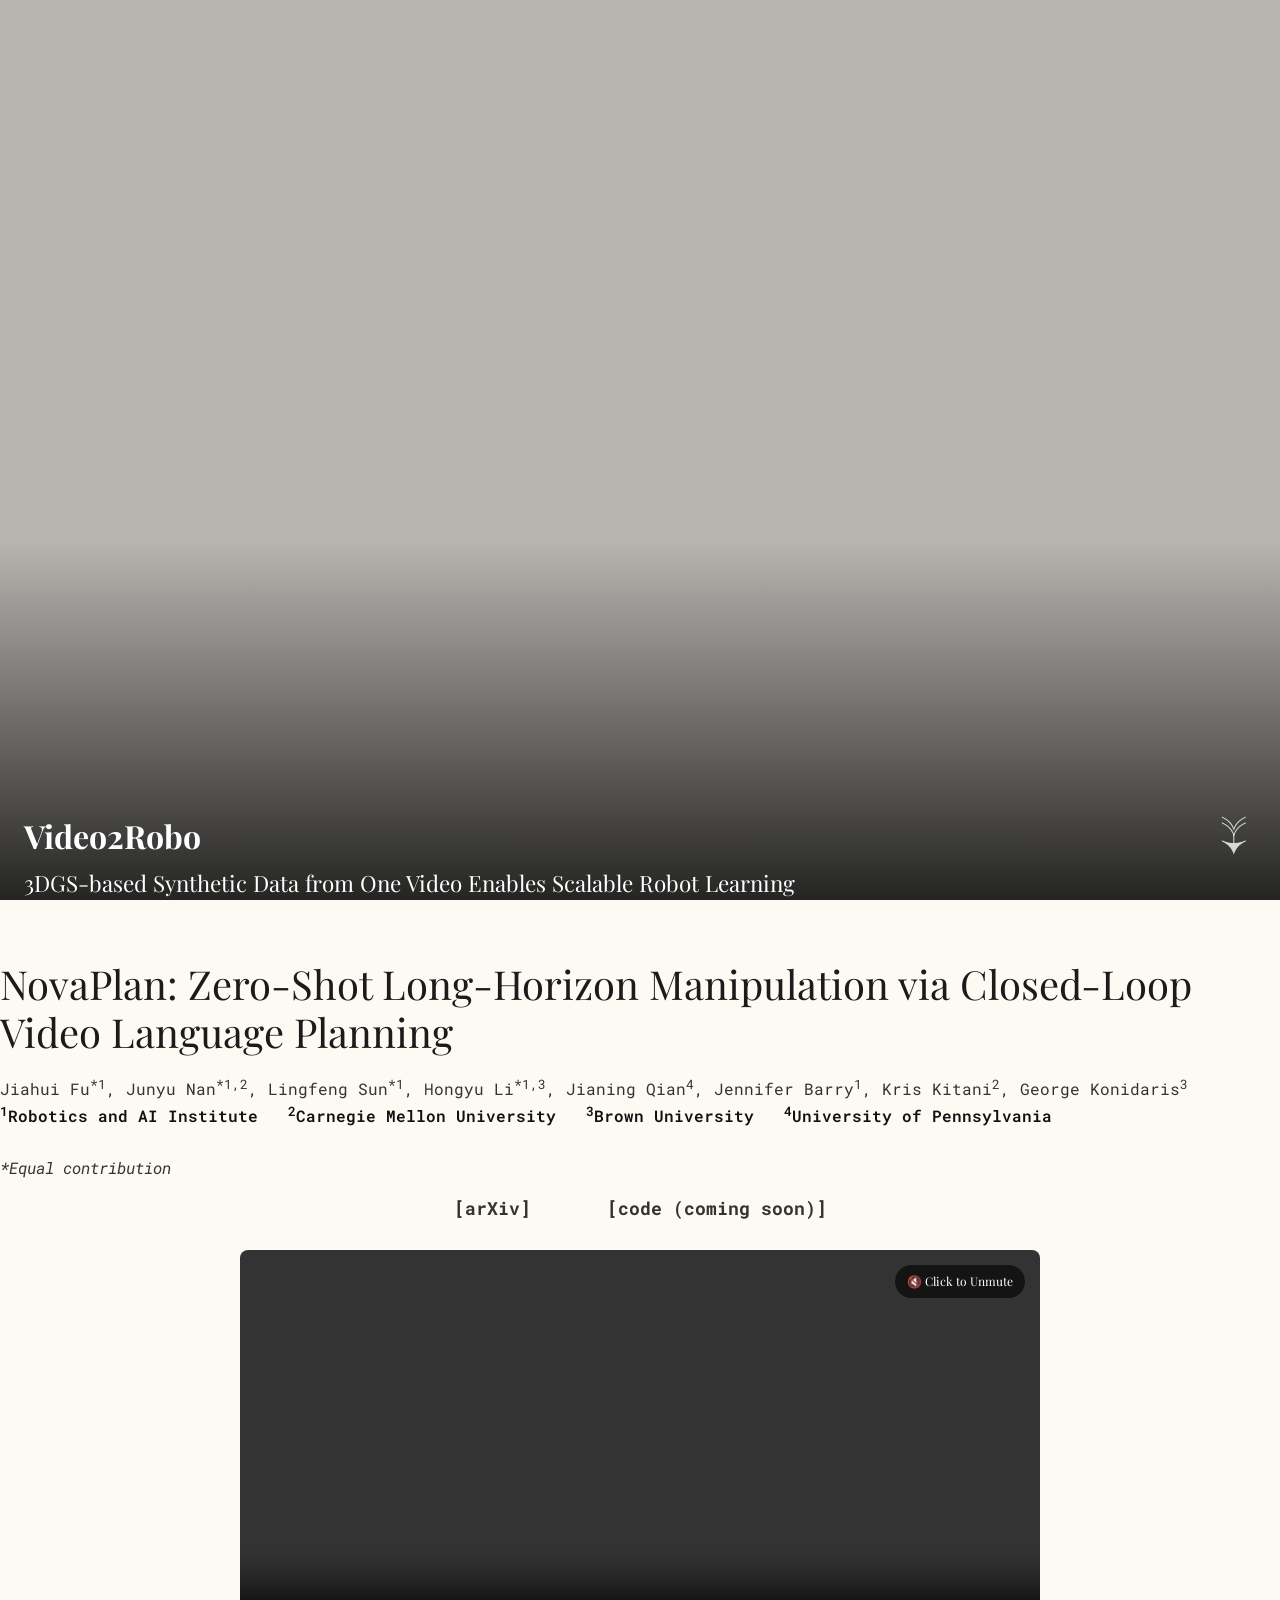
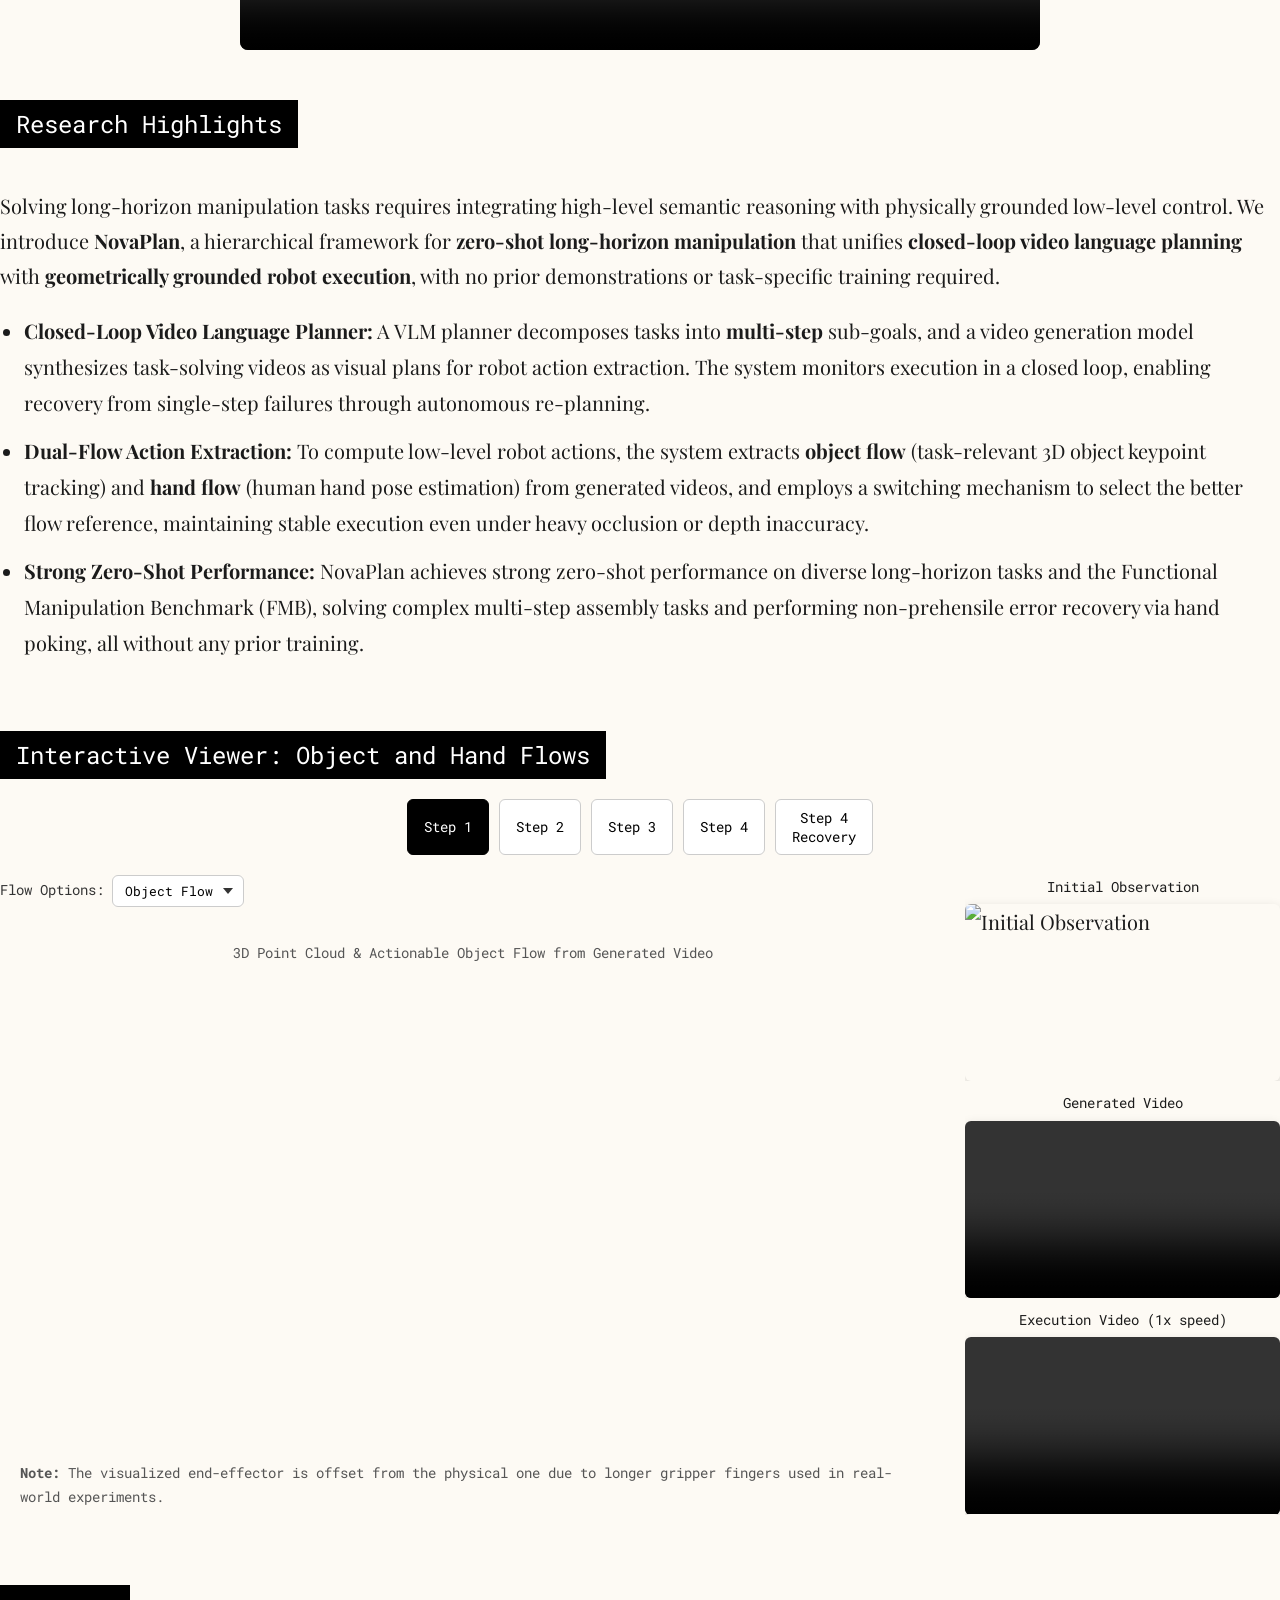
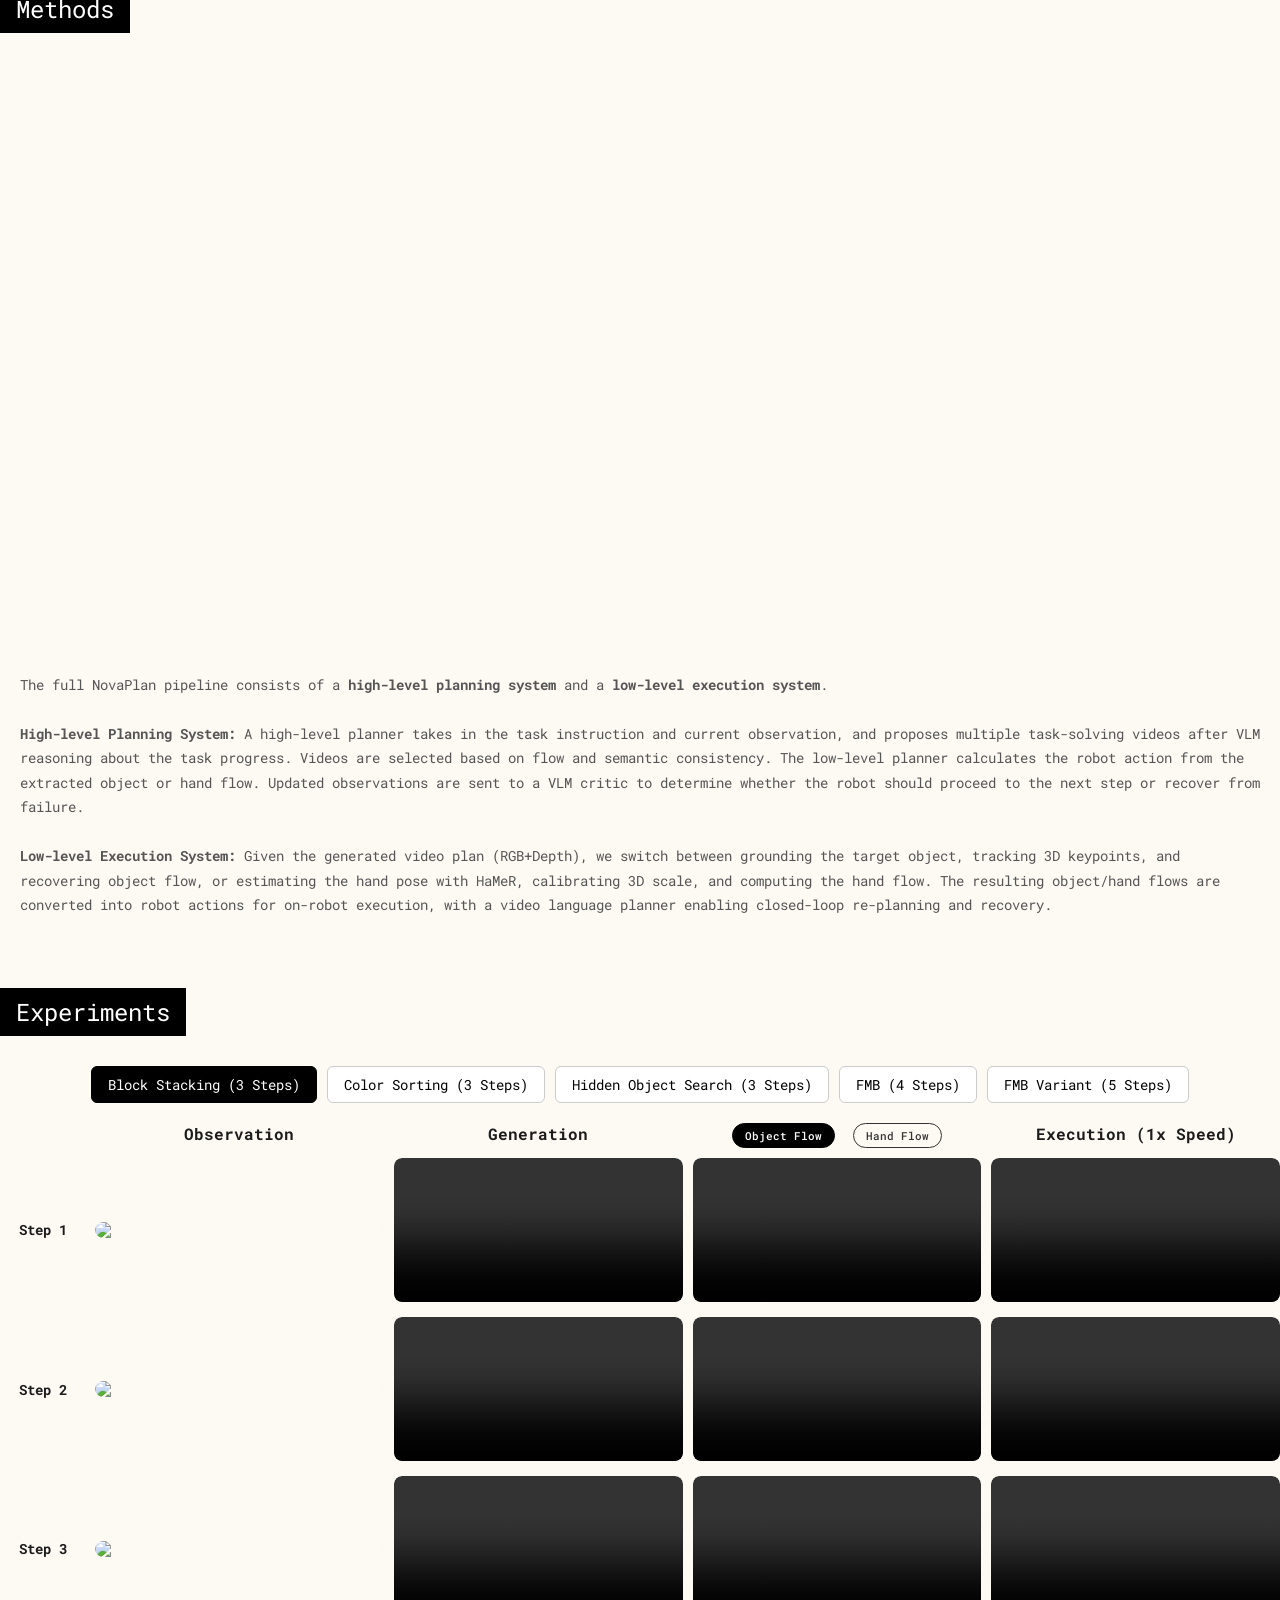
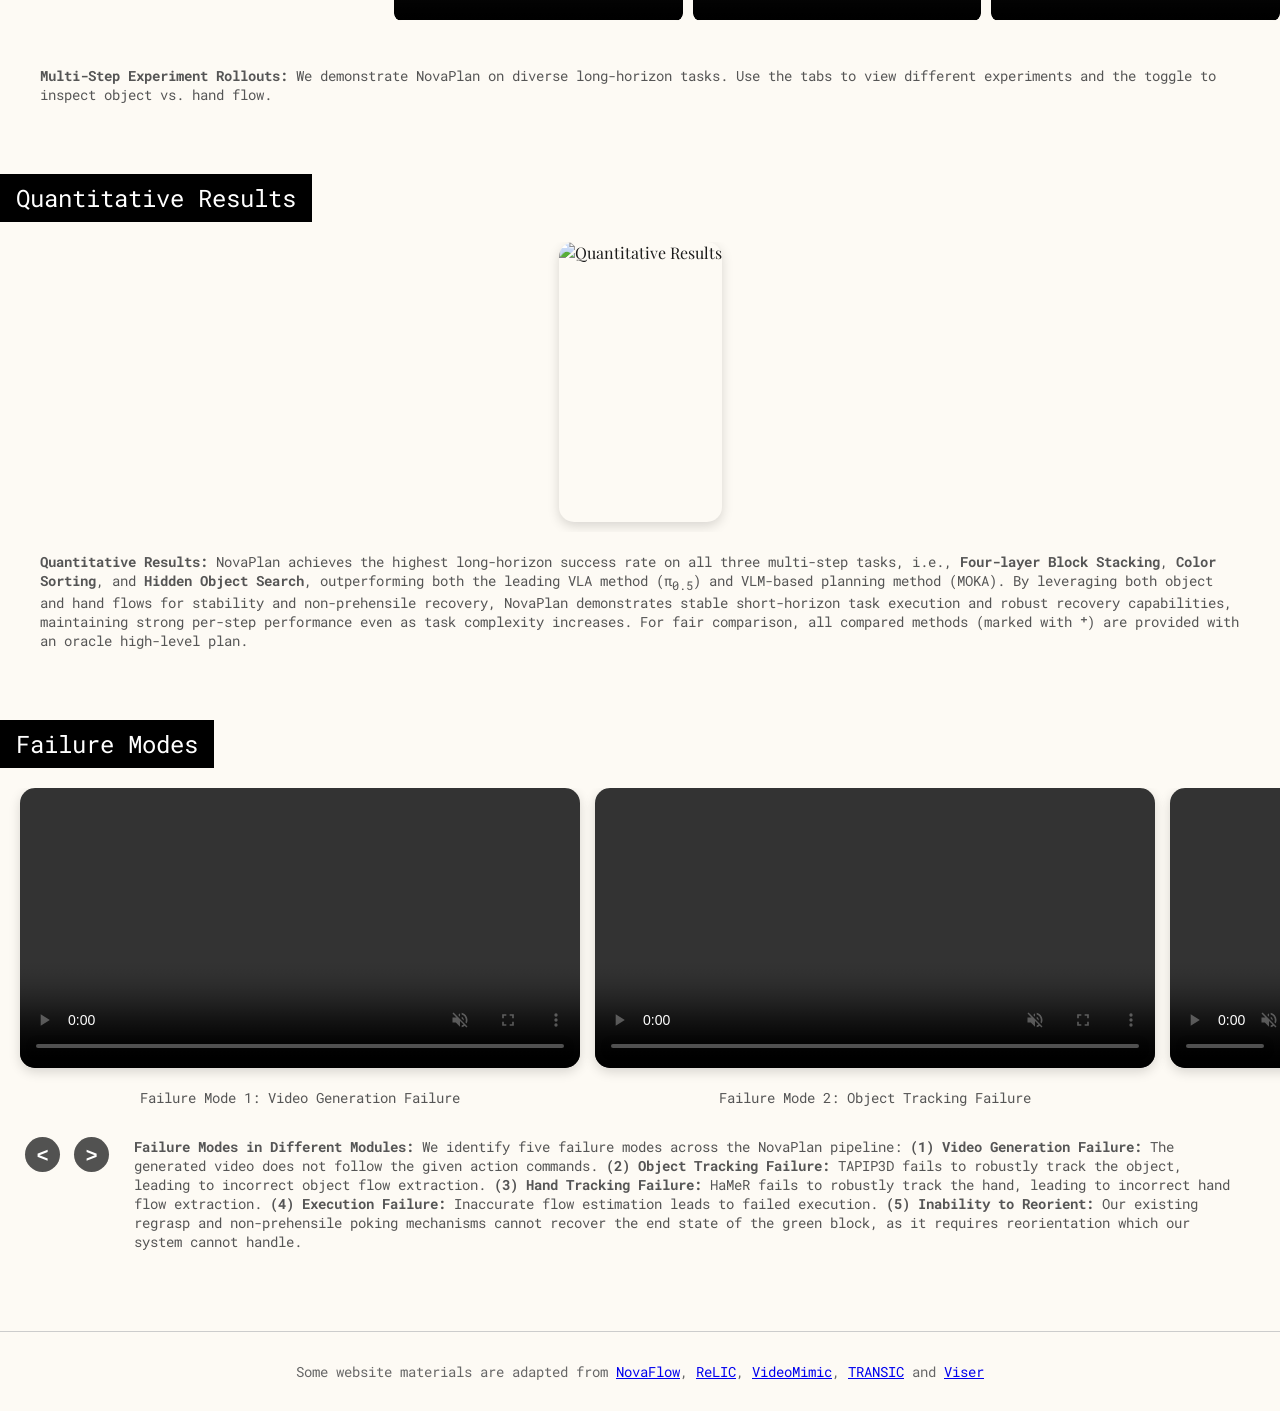
==== index.html @ 0d184c9e "rename" ====
<!--
RESEARCH PROJECT WEBSITE TEMPLATE

This is a template for creating research project websites. To customize:

1. TITLE & HEADER:
   - Update the <title> tag
   - Replace "Your Project Title" and "Your Project Subtitle" in the hero section

2. ABSTRACT:
   - Replace the placeholder text in the abstract section with your project description

3. METHODS:
   - Update the methods image: assets/images/[YOUR_METHODS_DIAGRAM.png]
   - Replace "Your Method Name" and the description text

4. VIDEO GALLERIES:
   - Replace all video sources with your own videos
   - Update the section titles and captions to match your content
   - Videos should be placed in assets/videos/ directory

5. EXPERIMENTS/ABLATIONS:
   - Update section titles from generic names to your specific experiment names
   - Replace video sources and descriptions

6. FOOTER:
   - Update with your name/institution and year

7. ASSETS:
   - Replace assets/videos/teaser_ball_3x.mp4 with your hero video
   - Replace assets/images/method.gif with your methods diagram
   - Add your videos to assets/videos/ directory

The template is structured for research papers but can be adapted for any project.
-->
<!DOCTYPE html>
<html lang="en">

<head>
  <meta charset="UTF-8" />
  <meta name="viewport" content="width=device-width, initial-scale=1.0" />
  <title>Video2Robo Project Website</title>
  <meta name="robots" content="noindex, nofollow" />

  <!-- ‑‑‑‑‑‑  STYLE SHEETS  ‑‑‑‑‑‑  -->
  <link rel="stylesheet" href="style.css?v=3" />
</head>

<body>


  <!-- ============================================================ -->
  <!--  MAIN CONTENT (now displayed by default)                     -->
  <!-- ============================================================ -->
  <div id="content" style="display:block;">
    <!-- HERO -->
    <header class="full-page-image" id="hero">
      <video id="bg-video" preload="metadata" poster="assets/img/cover.png" autoplay muted playsinline loop>
        <!-- Replace with your project hero video -->
        <source src="assets/mp4/hero_video.mp4" type="video/mp4" />
      </video>
      <div class="overlay"></div>
      <div class="bottom-overlay" style="padding:0 24px;">
        <h1>Video2Robo<br /><span style="font-size: 0.7em; font-weight: 300;">3DGS-based Synthetic Data from One Video Enables Scalable
Robot Learning</span></h1>
      </div>
      <!-- Scroll indicator -->
      <div class="scroll-indicator" onclick="scrollToContent()">
        ↓
      </div>
    </header>

    <!-- MAIN CONTENT BODY -->
    <main class="main-content">
      <!-- <div class="hero-text">Versatile Loco-Manipulation through Flexible Interlimb Coordination</div> -->

      <div class="sub-hero-text">NovaPlan: Zero-Shot Long-Horizon Manipulation
        via Closed-Loop Video Language Planning</div>

      <div class="authors">
        <a href="https://jiahui-fu.github.io/" target="_blank">Jiahui
          Fu</a><sup>*1</sup>,
        <a href="https://scholar.google.com/citations?user=Cvn7Y5YAAAAJ&hl=en" target="_blank">Junyu
          Nan</a><sup>*1,2</sup>,
        <a href="https://lingfeng.moe/" target="_blank">Lingfeng Sun</a><sup>*1</sup>,
        <a href="https://lhy.xyz/" target="_blank">Hongyu Li</a><sup>*1,3</sup>,
        <a href="https://scholar.google.com/citations?user=o67NTxYAAAAJ&hl=en" target="_blank">Jianing
          Qian</a><sup>4</sup>,
        <a href="https://www.linkedin.com/in/jennifer-barry-742a0799/" target="_blank">Jennifer Barry</a><sup>1</sup>,
        <a href="https://kriskitani.github.io/" target="_blank">Kris Kitani</a><sup>2</sup>,
        <a href="https://cs.brown.edu/people/gdk/" target="_blank">George Konidaris</a><sup>3</sup>
        <div class="affiliation"><sup>1</sup>Robotics and AI Institute&nbsp;&nbsp;&nbsp;<sup>2</sup>Carnegie Mellon
          University&nbsp;&nbsp;&nbsp;<sup>3</sup>Brown University&nbsp;&nbsp;&nbsp;<sup>4</sup>University of
          Pennsylvania</div><br />
        <div class="equal-contribution"><i>*Equal contribution</i></div>
      </div>

      <div class="quick-links">
        <a href="https://arxiv.org/abs/2602.20119" target="_blank">[arXiv]</a>
        <a href="#" onclick="return false;">[code (coming soon)]</a>
      </div>

      <div class="section" id="intro-video-section"
        style="text-align: center; position: relative; max-width: 800px; margin: 0 auto; overflow: hidden; border-radius: 8px; background: white;">
        <video id="intro-video" src="assets/mp4/webpage_video.mp4" controls autoplay muted playsinline loop
          style="width: 100%; display: block; background: white; object-fit: contain;"></video>

        <!-- Audio Indicator -->
        <div id="audio-indicator"
          style="position: absolute; top: 15px; right: 15px; background: rgba(0,0,0,0.6); color: white; padding: 6px 12px; border-radius: 20px; font-size: 12px; cursor: pointer; backdrop-filter: blur(4px); z-index: 10;"
          onclick="var v=document.getElementById('intro-video'); v.muted=!v.muted; if(!v.muted) v.volume=0.4; this.innerHTML=v.muted?'🔇 Click to Unmute':'🔊 Sound On';">
          🔇 Click to Unmute
        </div>
      </div>

      <div class="tagline" id="abstract">Research Highlights</div>
      <div class="section">
        <p>
          Solving long-horizon manipulation tasks requires integrating high-level semantic reasoning with
          physically grounded low-level control. We introduce <b>NovaPlan</b>, a hierarchical framework for
          <b>zero-shot long-horizon manipulation</b> that unifies <b>closed-loop video language planning</b>
          with <b>geometrically grounded robot execution</b>, with no prior demonstrations or task-specific training
          required.
        </p>
        <ul style="text-align: left; line-height: 1.8; margin-top: 10px;">
          <li><b>Closed-Loop Video Language Planner:</b> A VLM planner decomposes tasks into <b>multi-step</b>
            sub-goals, and a video generation model synthesizes task-solving videos as visual plans for
            robot action extraction. The system monitors execution in a closed loop, enabling recovery from
            single-step failures through autonomous re-planning.
          </li>
          <li><b>Dual-Flow Action Extraction:</b> To compute low-level robot actions, the system extracts
            <b>object flow</b> (task-relevant 3D object keypoint tracking) and <b>hand flow</b> (human hand pose
            estimation) from generated videos, and employs a switching mechanism to select the better flow reference,
            maintaining stable execution even under heavy occlusion or depth inaccuracy.
          </li>
          <li><b>Strong Zero-Shot Performance:</b> NovaPlan achieves strong zero-shot performance on diverse
            long-horizon tasks and the Functional Manipulation Benchmark (FMB), solving complex multi-step assembly
            tasks and performing non-prehensile error recovery via hand poking, all without any prior training.
          </li>
        </ul>
      </div>

      <div class="tagline" id="interactive-viewer">Interactive Viewer: Object and Hand Flows</div>
      <!-- TODO: add starting image + generated video + execution video -->
      <div class="section">
        <div class="task-selector" id="task-buttons">
          <button type="button" class="task-button active" data-value="step_1">Step 1</button>
          <button type="button" class="task-button" data-value="step_2">Step 2</button>
          <button type="button" class="task-button" data-value="step_3">Step 3</button>
          <button type="button" class="task-button" data-value="step_4">Step 4</button>
          <button type="button" class="task-button" data-value="step_4_recovery">Step 4<br>Recovery</button>
        </div>
        <div class="viewer-container">
          <div class="viewer-main">
            <div class="trajectory-selector">
              <label for="trajectory-type">Flow Options:</label>
              <select id="trajectory-type">
                <option value="object">Object Flow</option>
                <option value="hand">Hand Flow</option>
              </select>
            </div>
            <p class="figure-caption" style="margin-bottom: 8px; text-align: center;">
              3D Point Cloud &amp; <span id="flow-type-label">Actionable Object Flow</span> from Generated Video
            </p>
            <iframe id="task-viewer" style="display: block; width: 100%; height: 500px; border: none;"></iframe>
            <p class="figure-caption" style="text-align: left;">
              <b>Note:</b> The visualized end-effector is offset from the physical one due to longer gripper fingers
              used in real-world experiments.
            </p>
          </div>
          <div class="media-column">
            <div class="media-item">
              <p>Initial Observation</p>
              <img id="initial-observation" alt="Initial Observation">
            </div>
            <div class="media-item">
              <p>Generated Video</p>
              <video id="generated-video" controls autoplay muted playsinline loop></video>
            </div>
            <div class="media-item">
              <p>Execution Video (1x speed)</p>
              <video id="execution-video" controls autoplay muted playsinline loop></video>
              <div id="interactive-view-toggle" class="view-toggle" style="display: none;">
                <button class="active" onclick="switchInteractiveView('front')">Front View</button>
                <button onclick="switchInteractiveView('side')">Side View</button>
              </div>
            </div>
          </div>
        </div>
      </div>

      <div class="tagline" id="methods">Methods</div>
      <!-- TODO: use ppt do a gif -->
      <div class="section">
        <video src="assets/mp4/method_gif.mp4" style="width: 90%; display: block; margin: 20px auto 10px auto;" autoplay
          muted playsinline loop></video>
        <p class="figure-caption">
          The full NovaPlan pipeline consists of a <b>high-level planning system</b> and a <b>low-level execution
            system</b>. <br><br>
          <b>High-level Planning System:</b> A high-level planner takes in the task instruction and current observation,
          and proposes multiple task-solving videos after VLM reasoning about the task progress. Videos are selected
          based on flow and semantic consistency. The low-level planner calculates the robot action from the extracted
          object or hand flow. Updated observations are sent to a VLM critic to determine whether the robot should
          proceed to the next step or recover from failure.
          <br><br>
          <b>Low-level Execution System:</b> Given the generated video plan (RGB+Depth), we switch between grounding the
          target object, tracking 3D keypoints, and recovering object flow, or estimating the hand pose with HaMeR,
          calibrating 3D scale, and computing the hand flow. The resulting object/hand flows are converted into robot
          actions for on-robot execution, with a video language planner enabling closed-loop re-planning and recovery.
        </p>
      </div>

      <!-- Start of Ablations/Experiments -->
      <div class="tagline" id="ablations">Experiments</div>
      <!-- Example Experiment Gallery -->
      <div class="video-gallery-section" id="gallery-section-experiments">
        <div class="experiments-container" style="max-width: 1400px; margin: 0 auto;">

          <!-- Experiment Tabs -->
          <div class="experiment-tabs" style="display: flex; justify-content: center; gap: 10px; margin-bottom: 20px;">
            <button class="exp-tab active" onclick="showExperiment('exp_stacking')">Block Stacking (3 Steps)</button>
            <button class="exp-tab" onclick="showExperiment('exp_sorting')">Color Sorting (3 Steps)</button>
            <button class="exp-tab" onclick="showExperiment('exp_search')">Hidden Object Search (3 Steps)</button>
            <button class="exp-tab" onclick="showExperiment('exp_fmb')">FMB (4 Steps)</button>
            <button class="exp-tab" onclick="showExperiment('exp_fmb_variant')">FMB Variant (5 Steps)</button>
          </div>


          <!-- Experiment 1: Stacking (3 Steps) -->
          <div id="exp_stacking" class="experiment-content">
            <div class="step-row header"
              style="display: flex; gap: 10px; margin-bottom: 10px; font-family: 'Roboto Mono', monospace; font-weight: bold; text-align: center;">
              <div class="step-col" style="width: 85px; min-width: 85px; flex-shrink: 0;"></div>
              <div class="asset-col" style="flex: 1;">Observation</div>
              <div class="asset-col" style="flex: 1;">Generation</div>
              <div class="asset-col" style="flex: 1;"><button class="flow-header-btn active" data-flow-type="object"
                  onclick="setGlobalFlowType('object')">Object Flow</button> <button class="flow-header-btn"
                  data-flow-type="hand" onclick="setGlobalFlowType('hand')">Hand Flow</button></div>
              <div class="asset-col" style="flex: 1;">Execution (1x Speed)</div>
            </div>
            <div class="step-row" style="display: flex; gap: 10px; margin-bottom: 15px; align-items: center;">
              <div class="step-label">Step 1
              </div>
              <div class="asset-col" style="flex: 1;"><img src="assets/mp4/block_stacking/step_1/start.png"
                  style="width: 100%; border-radius: 8px;"></div>
              <div class="asset-col" style="flex: 1;"><video src="assets/mp4/block_stacking/step_1/step_1.mp4" controls
                  autoplay muted playsinline loop style="width: 100%; border-radius: 8px;"></video></div>
              <div class="asset-col flow-col" style="flex: 1;">
                <video src="assets/mp4/block_stacking/step_1/object_flow_video.mp4" class="flow-img object-flow"
                  controls autoplay muted playsinline loop
                  style="display:block; width: 100%; border-radius: 8px;"></video>
                <video src="assets/mp4/block_stacking/step_1/hand_flow_video.mp4" class="flow-img hand-flow" controls
                  autoplay muted playsinline loop style="display:none; width: 100%; border-radius: 8px;"></video>
              </div>
              <div class="asset-col" style="flex: 1;"><video src="assets/mp4/block_stacking/step_1/exe_step_1.mp4"
                  controls autoplay muted playsinline loop style="width: 100%; border-radius: 8px;"></video></div>
            </div>
            <div class="step-row" style="display: flex; gap: 10px; margin-bottom: 15px; align-items: center;">
              <div class="step-label">Step 2
              </div>
              <div class="asset-col" style="flex: 1;"><img src="assets/mp4/block_stacking/step_2/start.png"
                  style="width: 100%; border-radius: 8px;"></div>
              <div class="asset-col" style="flex: 1;"><video src="assets/mp4/block_stacking/step_2/step_2.mp4" controls
                  autoplay muted playsinline loop style="width: 100%; border-radius: 8px;"></video></div>
              <div class="asset-col flow-col" style="flex: 1;">
                <video src="assets/mp4/block_stacking/step_2/object_flow_video.mp4" class="flow-img object-flow"
                  controls autoplay muted playsinline loop
                  style="display:block; width: 100%; border-radius: 8px;"></video>
                <video src="assets/mp4/block_stacking/step_2/hand_flow_video.mp4" class="flow-img hand-flow" controls
                  autoplay muted playsinline loop style="display:none; width: 100%; border-radius: 8px;"></video>
              </div>
              <div class="asset-col" style="flex: 1;"><video src="assets/mp4/block_stacking/step_2/exe_step_2.mp4"
                  controls autoplay muted playsinline loop style="width: 100%; border-radius: 8px;"></video></div>
            </div>
            <div class="step-row" style="display: flex; gap: 10px; margin-bottom: 15px; align-items: center;">
              <div class="step-label">Step 3
              </div>
              <div class="asset-col" style="flex: 1;"><img src="assets/mp4/block_stacking/step_3/start.png"
                  style="width: 100%; border-radius: 8px;"></div>
              <div class="asset-col" style="flex: 1;"><video src="assets/mp4/block_stacking/step_3/step_3.mp4" controls
                  autoplay muted playsinline loop style="width: 100%; border-radius: 8px;"></video></div>
              <div class="asset-col flow-col" style="flex: 1;">
                <video src="assets/mp4/block_stacking/step_3/object_flow_video.mp4" class="flow-img object-flow"
                  controls autoplay muted playsinline loop
                  style="display:block; width: 100%; border-radius: 8px;"></video>
                <video src="assets/mp4/block_stacking/step_3/hand_flow_video.mp4" class="flow-img hand-flow" controls
                  autoplay muted playsinline loop style="display:none; width: 100%; border-radius: 8px;"></video>
              </div>
              <div class="asset-col" style="flex: 1;"><video src="assets/mp4/block_stacking/step_3/exe_step3.mp4"
                  controls autoplay muted playsinline loop style="width: 100%; border-radius: 8px;"></video></div>
            </div>
          </div>

          <!-- Experiment 2: Sorting (3 Steps) -->
          <div id="exp_sorting" class="experiment-content" style="display:none;">

            <div class="step-row header"
              style="display: flex; gap: 10px; margin-bottom: 10px; font-family: 'Roboto Mono', monospace; font-weight: bold; text-align: center;">
              <div class="step-col" style="width: 85px; min-width: 85px; flex-shrink: 0;"></div>
              <div class="asset-col" style="flex: 1;">Observation</div>
              <div class="asset-col" style="flex: 1;">Generation</div>
              <div class="asset-col" style="flex: 1;"><button class="flow-header-btn active" data-flow-type="object"
                  onclick="setGlobalFlowType('object')">Object Flow</button> <button class="flow-header-btn"
                  data-flow-type="hand" onclick="setGlobalFlowType('hand')">Hand Flow</button></div>
              <div class="asset-col" style="flex: 1;">Execution (1x Speed)</div>
            </div>
            <div class="step-row" style="display: flex; gap: 10px; margin-bottom: 15px; align-items: center;">
              <div class="step-label">Step 1
              </div>
              <div class="asset-col" style="flex: 1;"><img src="assets/mp4/color_sorting/step_1/start.png"
                  style="width: 100%; border-radius: 8px;"></div>
              <div class="asset-col" style="flex: 1;"><video src="assets/mp4/color_sorting/step_1/step_1.mp4" controls
                  autoplay muted playsinline loop style="width: 100%; border-radius: 8px;"></video></div>
              <div class="asset-col flow-col" style="flex: 1;">
                <video src="assets/mp4/color_sorting/step_1/object_flow_video.mp4" class="flow-img object-flow" controls
                  autoplay muted playsinline loop style="display:block; width: 100%; border-radius: 8px;"></video>
                <video src="assets/mp4/color_sorting/step_1/hand_flow_video.mp4" class="flow-img hand-flow" controls
                  autoplay muted playsinline loop style="display:none; width: 100%; border-radius: 8px;"></video>
              </div>
              <div class="asset-col" style="flex: 1;"><video src="assets/mp4/color_sorting/step_1/exe_step1.mp4"
                  controls autoplay muted playsinline loop style="width: 100%; border-radius: 8px;"></video></div>
            </div>
            <div class="step-row" style="display: flex; gap: 10px; margin-bottom: 15px; align-items: center;">
              <div class="step-label">Step 2
              </div>
              <div class="asset-col" style="flex: 1;"><img src="assets/mp4/color_sorting/step_2/start.png"
                  style="width: 100%; border-radius: 8px;"></div>
              <div class="asset-col" style="flex: 1;"><video src="assets/mp4/color_sorting/step_2/step_2.mp4" controls
                  autoplay muted playsinline loop style="width: 100%; border-radius: 8px;"></video></div>
              <div class="asset-col flow-col" style="flex: 1;">
                <video src="assets/mp4/color_sorting/step_2/object_flow_video.mp4" class="flow-img object-flow" controls
                  autoplay muted playsinline loop style="display:block; width: 100%; border-radius: 8px;"></video>
                <video src="assets/mp4/color_sorting/step_2/hand_flow_video.mp4" class="flow-img hand-flow" controls
                  autoplay muted playsinline loop style="display:none; width: 100%; border-radius: 8px;"></video>
              </div>
              <div class="asset-col" style="flex: 1;"><video src="assets/mp4/color_sorting/step_2/exe_step2.mp4"
                  controls autoplay muted playsinline loop style="width: 100%; border-radius: 8px;"></video></div>
            </div>
            <div class="step-row" style="display: flex; gap: 10px; margin-bottom: 15px; align-items: center;">
              <div class="step-label">Step 3
              </div>
              <div class="asset-col" style="flex: 1;"><img src="assets/mp4/color_sorting/step_3/start.png"
                  style="width: 100%; border-radius: 8px;"></div>
              <div class="asset-col" style="flex: 1;"><video src="assets/mp4/color_sorting/step_3/step_3.mp4" controls
                  autoplay muted playsinline loop style="width: 100%; border-radius: 8px;"></video></div>
              <div class="asset-col flow-col" style="flex: 1;">
                <video src="assets/mp4/color_sorting/step_3/object_flow_video.mp4" class="flow-img object-flow" controls
                  autoplay muted playsinline loop style="display:block; width: 100%; border-radius: 8px;"></video>
                <video src="assets/mp4/color_sorting/step_3/hand_flow_video.mp4" class="flow-img hand-flow" controls
                  autoplay muted playsinline loop style="display:none; width: 100%; border-radius: 8px;"></video>
              </div>
              <div class="asset-col" style="flex: 1;"><video src="assets/mp4/color_sorting/step_3/exe_step3.mp4"
                  controls autoplay muted playsinline loop style="width: 100%; border-radius: 8px;"></video></div>
            </div>
          </div>

          <!-- Experiment 3: Search (3 Steps) -->
          <div id="exp_search" class="experiment-content" style="display:none;">

            <div class="step-row header"
              style="display: flex; gap: 10px; margin-bottom: 10px; font-family: 'Roboto Mono', monospace; font-weight: bold; text-align: center;">
              <div class="step-col" style="width: 85px; min-width: 85px; flex-shrink: 0;"></div>
              <div class="asset-col" style="flex: 1;">Observation</div>
              <div class="asset-col" style="flex: 1;">Generation</div>
              <div class="asset-col" style="flex: 1;"><button class="flow-header-btn active" data-flow-type="object"
                  onclick="setGlobalFlowType('object')">Object Flow</button> <button class="flow-header-btn"
                  data-flow-type="hand" onclick="setGlobalFlowType('hand')">Hand Flow</button></div>
              <div class="asset-col" style="flex: 1;">Execution (1x Speed)</div>
            </div>
            <div class="step-row" style="display: flex; gap: 10px; margin-bottom: 15px; align-items: center;">
              <div class="step-label">Step 1
              </div>
              <div class="asset-col" style="flex: 1; position: relative;">
                <img id="img_search_step1" src="assets/mp4/hidden_object_search/step_1/start_front_view.png"
                  data-front="assets/mp4/hidden_object_search/step_1/start_front_view.png"
                  data-side="assets/mp4/hidden_object_search/step_1/start.png" style="width: 100%; border-radius: 8px;">
                <div class="view-toggle">
                  <button class="active" onclick="switchImgView('img_search_step1', 'front')">Front View</button>
                  <button onclick="switchImgView('img_search_step1', 'side')">Side View</button>
                </div>
              </div>
              <div class="asset-col" style="flex: 1;"><video src="assets/mp4/hidden_object_search/step_1/step_1.mp4"
                  controls autoplay muted playsinline loop style="width: 100%; border-radius: 8px;"></video></div>
              <div class="asset-col flow-col" style="flex: 1;">
                <video src="assets/mp4/hidden_object_search/step_1/object_flow_video.mp4" class="flow-img object-flow"
                  controls autoplay muted playsinline loop
                  style="display:block; width: 100%; border-radius: 8px;"></video>
                <video src="assets/mp4/hidden_object_search/step_1/hand_flow_video.mp4" class="flow-img hand-flow"
                  controls autoplay muted playsinline loop
                  style="display:none; width: 100%; border-radius: 8px;"></video>
              </div>
              <div class="asset-col" style="flex: 1;">
                <div class="video-wrapper">
                  <video id="vid_search_step1" src="assets/mp4/hidden_object_search/step_1/camera0_front.mp4"
                    data-front="assets/mp4/hidden_object_search/step_1/camera0_front.mp4"
                    data-side="assets/mp4/hidden_object_search/step_1/exe_step_1.mp4" controls autoplay muted
                    playsinline loop style="width: 100%; border-radius: 8px; display: block;">
                  </video>
                  <div class="view-toggle">
                    <button class="active" onclick="switchView('vid_search_step1', 'front')">Front View</button>
                    <button onclick="switchView('vid_search_step1', 'side')">Side View</button>
                  </div>
                </div>
              </div>
            </div>
            <div class="step-row" style="display: flex; gap: 10px; margin-bottom: 15px; align-items: center;">
              <div class="step-label">Step 2
              </div>
              <div class="asset-col" style="flex: 1;"><img src="assets/mp4/hidden_object_search/step_2/start.png"
                  style="width: 100%; border-radius: 8px;"></div>
              <div class="asset-col" style="flex: 1;"><video src="assets/mp4/hidden_object_search/step_2/step_2.mp4"
                  controls autoplay muted playsinline loop style="width: 100%; border-radius: 8px;"></video></div>
              <div class="asset-col flow-col" style="flex: 1;">
                <video src="assets/mp4/hidden_object_search/step_2/object_flow_video.mp4" class="flow-img object-flow"
                  controls autoplay muted playsinline loop
                  style="display:block; width: 100%; border-radius: 8px;"></video>
                <video src="assets/mp4/hidden_object_search/step_2/hand_flow_video.mp4" class="flow-img hand-flow"
                  controls autoplay muted playsinline loop
                  style="display:none; width: 100%; border-radius: 8px;"></video>
              </div>
              <div class="asset-col" style="flex: 1;">
                <div class="video-wrapper">
                  <video id="vid_search_step2" src="assets/mp4/hidden_object_search/step_2/camera0_front.mp4"
                    data-front="assets/mp4/hidden_object_search/step_2/camera0_front.mp4"
                    data-side="assets/mp4/hidden_object_search/step_2/exe_step_2.mp4" controls autoplay muted
                    playsinline loop style="width: 100%; border-radius: 8px; display: block;">
                  </video>
                  <div class="view-toggle">
                    <button class="active" onclick="switchView('vid_search_step2', 'front')">Front View</button>
                    <button onclick="switchView('vid_search_step2', 'side')">Side View</button>
                  </div>
                </div>
              </div>
            </div>
            <div class="step-row" style="display: flex; gap: 10px; margin-bottom: 15px; align-items: center;">
              <div class="step-label">Step 3
              </div>
              <div class="asset-col" style="flex: 1;"><img src="assets/mp4/hidden_object_search/step_3/start.png"
                  style="width: 100%; border-radius: 8px;"></div>
              <div class="asset-col" style="flex: 1;"><video src="assets/mp4/hidden_object_search/step_3/step_3.mp4"
                  controls autoplay muted playsinline loop style="width: 100%; border-radius: 8px;"></video></div>
              <div class="asset-col flow-col" style="flex: 1;">
                <video src="assets/mp4/hidden_object_search/step_3/object_flow_video.mp4" class="flow-img object-flow"
                  controls autoplay muted playsinline loop
                  style="display:block; width: 100%; border-radius: 8px;"></video>
                <video src="assets/mp4/hidden_object_search/step_3/hand_flow_video.mp4" class="flow-img hand-flow"
                  controls autoplay muted playsinline loop
                  style="display:none; width: 100%; border-radius: 8px;"></video>
              </div>
              <div class="asset-col" style="flex: 1;">
                <div class="video-wrapper">
                  <video id="vid_search_step3" src="assets/mp4/hidden_object_search/step_3/camera0_front.mp4"
                    data-front="assets/mp4/hidden_object_search/step_3/camera0_front.mp4"
                    data-side="assets/mp4/hidden_object_search/step_3/exe_step3.mp4" controls autoplay muted playsinline
                    loop style="width: 100%; border-radius: 8px; display: block;">
                  </video>
                  <div class="view-toggle">
                    <button class="active" onclick="switchView('vid_search_step3', 'front')">Front View</button>
                    <button onclick="switchView('vid_search_step3', 'side')">Side View</button>
                  </div>
                </div>
              </div>
            </div>
          </div>

          <!-- Experiment 4: FMB (4 Steps) -->
          <div id="exp_fmb" class="experiment-content" style="display:none;">

            <div class="step-row header"
              style="display: flex; gap: 10px; margin-bottom: 10px; font-family: 'Roboto Mono', monospace; font-weight: bold; text-align: center;">
              <div class="step-col" style="width: 85px; min-width: 85px; flex-shrink: 0;"></div>
              <div class="asset-col" style="flex: 1;">Observation</div>
              <div class="asset-col" style="flex: 1;">Generation</div>
              <div class="asset-col" style="flex: 1;"><button class="flow-header-btn active" data-flow-type="object"
                  onclick="setGlobalFlowType('object')">Object Flow</button> <button class="flow-header-btn"
                  data-flow-type="hand" onclick="setGlobalFlowType('hand')">Hand Flow</button></div>
              <div class="asset-col" style="flex: 1;">Execution (1x Speed)</div>
            </div>
            <div class="step-row" style="display: flex; gap: 10px; margin-bottom: 15px; align-items: center;">
              <div class="step-label">Step 1
              </div>
              <div class="asset-col" style="flex: 1;"><img src="assets/mp4/fmb_real/step_1/start.png"
                  style="width: 100%; border-radius: 8px;"></div>
              <div class="asset-col" style="flex: 1;"><video src="assets/mp4/fmb_real/step_1/rgb_video_16fps.mp4"
                  controls autoplay muted playsinline loop style="width: 100%; border-radius: 8px;"></video></div>
              <div class="asset-col flow-col" style="flex: 1;">
                <video src="assets/mp4/fmb_real/step_1/object_flow_video.mp4" class="flow-img object-flow" controls
                  autoplay muted playsinline loop style="display:block; width: 100%; border-radius: 8px;"></video>
                <video src="assets/mp4/fmb_real/step_1/hand_flow_video.mp4" class="flow-img hand-flow" controls autoplay
                  muted playsinline loop style="display:none; width: 100%; border-radius: 8px;"></video>
              </div>
              <div class="asset-col" style="flex: 1;"><video src="assets/mp4/fmb_real/step_1/camera0_1.mp4" controls
                  autoplay muted playsinline loop style="width: 100%; border-radius: 8px;"></video></div>
            </div>
            <div class="step-row" style="display: flex; gap: 10px; margin-bottom: 15px; align-items: center;">
              <div class="step-label">Step 2
              </div>
              <div class="asset-col" style="flex: 1;"><img src="assets/mp4/fmb_real/step_2/start.png"
                  style="width: 100%; border-radius: 8px;"></div>
              <div class="asset-col" style="flex: 1;"><video src="assets/mp4/fmb_real/step_2/rgb_video_16fps.mp4"
                  controls autoplay muted playsinline loop style="width: 100%; border-radius: 8px;"></video></div>
              <div class="asset-col flow-col" style="flex: 1;">
                <video src="assets/mp4/fmb_real/step_2/object_flow_video.mp4" class="flow-img object-flow" controls
                  autoplay muted playsinline loop style="display:block; width: 100%; border-radius: 8px;"></video>
                <video src="assets/mp4/fmb_real/step_2/hand_flow_video.mp4" class="flow-img hand-flow" controls autoplay
                  muted playsinline loop style="display:none; width: 100%; border-radius: 8px;"></video>
              </div>
              <div class="asset-col" style="flex: 1;"><video src="assets/mp4/fmb_real/step_2/camera0_2.mp4" controls
                  autoplay muted playsinline loop style="width: 100%; border-radius: 8px;"></video></div>
            </div>
            <div class="step-row" style="display: flex; gap: 10px; margin-bottom: 15px; align-items: center;">
              <div class="step-label">Step 3
              </div>
              <div class="asset-col" style="flex: 1;"><img src="assets/mp4/fmb_real/step_3/start.png"
                  style="width: 100%; border-radius: 8px;"></div>
              <div class="asset-col" style="flex: 1;"><video src="assets/mp4/fmb_real/step_3/rgb_video_16fps.mp4"
                  controls autoplay muted playsinline loop style="width: 100%; border-radius: 8px;"></video></div>
              <div class="asset-col flow-col" style="flex: 1;">
                <video src="assets/mp4/fmb_real/step_3/object_flow_video.mp4" class="flow-img object-flow" controls
                  autoplay muted playsinline loop style="display:block; width: 100%; border-radius: 8px;"></video>
                <video src="assets/mp4/fmb_real/step_3/hand_flow_video.mp4" class="flow-img hand-flow" controls autoplay
                  muted playsinline loop style="display:none; width: 100%; border-radius: 8px;"></video>
              </div>
              <div class="asset-col" style="flex: 1;"><video src="assets/mp4/fmb_real/step_3/camera0_3.mp4" controls
                  autoplay muted playsinline loop style="width: 100%; border-radius: 8px;"></video></div>
            </div>
            <div class="step-row" style="display: flex; gap: 10px; margin-bottom: 15px; align-items: center;">
              <div class="step-label">Step 4
              </div>
              <div class="asset-col" style="flex: 1;"><img src="assets/mp4/fmb_real/step_4/start.png"
                  style="width: 100%; border-radius: 8px;"></div>
              <div class="asset-col" style="flex: 1;"><video src="assets/mp4/fmb_real/step_4/rgb_video_16fps.mp4"
                  controls autoplay muted playsinline loop style="width: 100%; border-radius: 8px;"></video></div>
              <div class="asset-col flow-col" style="flex: 1;">
                <video src="assets/mp4/fmb_real/step_4/object_flow_video.mp4" class="flow-img object-flow" controls
                  autoplay muted playsinline loop style="display:block; width: 100%; border-radius: 8px;"></video>
                <video src="assets/mp4/fmb_real/step_4/hand_flow_video.mp4" class="flow-img hand-flow" controls autoplay
                  muted playsinline loop style="display:none; width: 100%; border-radius: 8px;"></video>
              </div>
              <div class="asset-col" style="flex: 1;"><video src="assets/mp4/fmb_real/step_4/camera0_4.mp4" controls
                  autoplay muted playsinline loop style="width: 100%; border-radius: 8px;"></video></div>
            </div>
          </div>

          <!-- Experiment 5: FMB Variant (5 Steps) -->
          <div id="exp_fmb_variant" class="experiment-content" style="display:none;">

            <div class="step-row header"
              style="display: flex; gap: 10px; margin-bottom: 10px; font-family: 'Roboto Mono', monospace; font-weight: bold; text-align: center;">
              <div class="step-col" style="width: 85px; min-width: 85px; flex-shrink: 0;"></div>
              <div class="asset-col" style="flex: 1;">Observation</div>
              <div class="asset-col" style="flex: 1;">Generation</div>
              <div class="asset-col" style="flex: 1;"><button class="flow-header-btn active" data-flow-type="object"
                  onclick="setGlobalFlowType('object')">Object Flow</button> <button class="flow-header-btn"
                  data-flow-type="hand" onclick="setGlobalFlowType('hand')">Hand Flow</button></div>
              <div class="asset-col" style="flex: 1;">Execution (1x Speed)</div>
            </div>
            <div class="step-row" style="display: flex; gap: 10px; margin-bottom: 15px; align-items: center;">
              <div class="step-label">Step 1
              </div>
              <div class="asset-col" style="flex: 1;"><img src="assets/mp4/fmb_fake/step_1/start.png"
                  style="width: 100%; border-radius: 8px;"></div>
              <div class="asset-col" style="flex: 1;"><video src="assets/mp4/fmb_fake/step_1/rgb_video_16fps_1.mp4"
                  controls autoplay muted playsinline loop style="width: 100%; border-radius: 8px;"></video></div>
              <div class="asset-col flow-col" style="flex: 1;">
                <video src="assets/mp4/fmb_fake/step_1/object_flow_video.mp4" class="flow-img object-flow" controls
                  autoplay muted playsinline loop style="display:block; width: 100%; border-radius: 8px;"></video>
                <video src="assets/mp4/fmb_fake/step_1/hand_flow_video.mp4" class="flow-img hand-flow" controls autoplay
                  muted playsinline loop style="display:none; width: 100%; border-radius: 8px;"></video>
              </div>
              <div class="asset-col" style="flex: 1;"><video src="assets/mp4/fmb_fake/step_1/camera0_1.mp4" controls
                  autoplay muted playsinline loop style="width: 100%; border-radius: 8px;"></video></div>
            </div>
            <div class="step-row" style="display: flex; gap: 10px; margin-bottom: 15px; align-items: center;">
              <div class="step-label">Step 2
              </div>
              <div class="asset-col" style="flex: 1;"><img src="assets/mp4/fmb_fake/step_2/start.png"
                  style="width: 100%; border-radius: 8px;"></div>
              <div class="asset-col" style="flex: 1;"><video src="assets/mp4/fmb_fake/step_2/rgb_video_16fps_2.mp4"
                  controls autoplay muted playsinline loop style="width: 100%; border-radius: 8px;"></video></div>
              <div class="asset-col flow-col" style="flex: 1;">
                <video src="assets/mp4/fmb_fake/step_2/object_flow_video.mp4" class="flow-img object-flow" controls
                  autoplay muted playsinline loop style="display:block; width: 100%; border-radius: 8px;"></video>
                <video src="assets/mp4/fmb_fake/step_2/hand_flow_video.mp4" class="flow-img hand-flow" controls autoplay
                  muted playsinline loop style="display:none; width: 100%; border-radius: 8px;"></video>
              </div>
              <div class="asset-col" style="flex: 1;"><video src="assets/mp4/fmb_fake/step_2/camera0_2.mp4" controls
                  autoplay muted playsinline loop style="width: 100%; border-radius: 8px;"></video></div>
            </div>
            <div class="step-row" style="display: flex; gap: 10px; margin-bottom: 15px; align-items: center;">
              <div class="step-label">Step 3
              </div>
              <div class="asset-col" style="flex: 1;"><img src="assets/mp4/fmb_fake/step_3/start.png"
                  style="width: 100%; border-radius: 8px;"></div>
              <div class="asset-col" style="flex: 1;"><video src="assets/mp4/fmb_fake/step_3/rgb_video_16fps_3.mp4"
                  controls autoplay muted playsinline loop style="width: 100%; border-radius: 8px;"></video></div>
              <div class="asset-col flow-col" style="flex: 1;">
                <video src="assets/mp4/fmb_fake/step_3/object_flow_video.mp4" class="flow-img object-flow" controls
                  autoplay muted playsinline loop style="display:block; width: 100%; border-radius: 8px;"></video>
                <video src="assets/mp4/fmb_fake/step_3/hand_flow_video.mp4" class="flow-img hand-flow" controls autoplay
                  muted playsinline loop style="display:none; width: 100%; border-radius: 8px;"></video>
              </div>
              <div class="asset-col" style="flex: 1;"><video src="assets/mp4/fmb_fake/step_3/camera0_3.mp4" controls
                  autoplay muted playsinline loop style="width: 100%; border-radius: 8px;"></video></div>
            </div>
            <div class="step-row" style="display: flex; gap: 10px; margin-bottom: 15px; align-items: center;">
              <div class="step-label">Step 4
              </div>
              <div class="asset-col" style="flex: 1;"><img src="assets/mp4/fmb_fake/step_4/start.png"
                  style="width: 100%; border-radius: 8px;"></div>
              <div class="asset-col" style="flex: 1;"><video src="assets/mp4/fmb_fake/step_4/rgb_video_16fps_4.mp4"
                  controls autoplay muted playsinline loop style="width: 100%; border-radius: 8px;"></video></div>
              <div class="asset-col flow-col" style="flex: 1;">
                <video src="assets/mp4/fmb_fake/step_4/object_flow_video.mp4" class="flow-img object-flow" controls
                  autoplay muted playsinline loop style="display:block; width: 100%; border-radius: 8px;"></video>
                <video src="assets/mp4/fmb_fake/step_4/hand_flow_video.mp4" class="flow-img hand-flow" controls autoplay
                  muted playsinline loop style="display:none; width: 100%; border-radius: 8px;"></video>
              </div>
              <div class="asset-col" style="flex: 1;"><video src="assets/mp4/fmb_fake/step_4/camera0_4.mp4" controls
                  autoplay muted playsinline loop style="width: 100%; border-radius: 8px;"></video></div>
            </div>
            <div class="step-row" style="display: flex; gap: 10px; margin-bottom: 15px; align-items: center;">
              <div class="step-label" style="font-size: 12px;">Step 4<br>Recovery
              </div>
              <div class="asset-col" style="flex: 1;"><img src="assets/mp4/fmb_fake/step_4_recovery/start_clean.png"
                  style="width: 100%; border-radius: 8px;"></div>
              <div class="asset-col" style="flex: 1;"><video
                  src="assets/mp4/fmb_fake/step_4_recovery/rgb_video_16fps_4_recovery.mp4" controls autoplay muted
                  playsinline loop style="width: 100%; border-radius: 8px;"></video></div>
              <div class="asset-col flow-col" style="flex: 1;">
                <video src="assets/mp4/fmb_fake/step_4_recovery/object_flow_video.mp4" class="flow-img object-flow"
                  controls autoplay muted playsinline loop
                  style="display:block; width: 100%; border-radius: 8px;"></video>
                <video src="assets/mp4/fmb_fake/step_4_recovery/hand_flow_video.mp4" class="flow-img hand-flow" controls
                  autoplay muted playsinline loop style="display:none; width: 100%; border-radius: 8px;"></video>
              </div>
              <div class="asset-col" style="flex: 1;">
                <div class="video-wrapper">
                  <video id="vid_fmb_variant_step5" src="assets/mp4/fmb_fake/step_4_recovery/execution_front_view.mp4"
                    data-front="assets/mp4/fmb_fake/step_4_recovery/execution_front_view.mp4"
                    data-side="assets/mp4/fmb_fake/step_4_recovery/execution_side_view.mp4" controls autoplay muted
                    playsinline loop style="width: 100%; border-radius: 8px; display: block;">
                  </video>
                  <div class="view-toggle">
                    <button class="active" onclick="switchView('vid_fmb_variant_step5', 'front')">Front View</button>
                    <button onclick="switchView('vid_fmb_variant_step5', 'side')">Side View</button>
                  </div>
                </div>
              </div>
            </div>
          </div>

        </div>
        <div class="gallery-caption-container">
          <p class="figure-caption gallery-caption">
            <b>Multi-Step Experiment Rollouts:</b> We demonstrate NovaPlan on diverse long-horizon tasks. Use the tabs
            to
            view
            different experiments and the toggle to inspect object vs. hand flow.
          </p>
        </div>
        <!-- End of Ablations -->

      </div>

      <div class="tagline" id="experiment-results">Quantitative Results</div>

      <!-- Video Gallery Section - Experiment Results -->
      <div class="video-gallery-section" id="gallery-section-results">
        <div class="video-gallery-container">
          <div class="video-gallery" id="results">
            <img class="gallery-video" src="assets/img/multi_step.png" alt="Quantitative Results">
          </div>
        </div>
        <div class="gallery-caption-container">
          <p class="figure-caption gallery-caption">
            <b>Quantitative Results:</b> NovaPlan achieves the highest long-horizon success rate on all three
            multi-step tasks, i.e., <b>Four-layer Block Stacking</b>, <b>Color Sorting</b>, and <b>Hidden Object
              Search</b>, outperforming both the leading VLA method (π<sub>0.5</sub>) and VLM-based planning method
            (MOKA). By leveraging both object and hand flows for
            stability and non-prehensile recovery, NovaPlan demonstrates stable short-horizon task execution and
            robust
            recovery capabilities, maintaining strong per-step performance even as task complexity increases. For fair
            comparison, all compared methods (marked with <b>⁺</b>) are provided with an oracle high-level plan.
          </p>
        </div>
      </div>

      <div class="tagline" id="failure-modes">Failure Modes</div>

      <!-- Failure Modes Gallery -->
      <div class="video-gallery-section" id="gallery-section-failure">
        <div class="video-gallery-container">
          <div class="video-gallery" id="failure">
            <div class="gallery-item">
              <video class="gallery-video" src="assets/mp4/failure_case/video_generation_failure.mp4" controls autoplay
                muted playsinline loop style="width: 100%; display: block;"></video>
              <div class="r2s-video-caption">Failure Mode 1: Video Generation Failure</div>
            </div>
            <div class="gallery-item">
              <video class="gallery-video" src="assets/mp4/failure_case/tapip3d_tracking_failure.mp4" controls autoplay
                muted playsinline loop style="width: 100%; display: block;"></video>
              <div class="r2s-video-caption">Failure Mode 2: Object Tracking Failure</div>
            </div>
            <div class="gallery-item">
              <video class="gallery-video" src="assets/mp4/failure_case/hand_tracking_failure.mp4" controls autoplay
                muted playsinline loop style="width: 100%; display: block;"></video>
              <div class="r2s-video-caption">Failure Mode 3: Hand Tracking Failure</div>
            </div>
            <div class="gallery-item">
              <video class="gallery-video" src="assets/mp4/failure_case/execution_failure.mp4" controls autoplay muted
                playsinline loop style="width: 100%; display: block;"></video>
              <div class="r2s-video-caption">Failure Mode 4: Execution Failure</div>
            </div>
            <div class="gallery-item">
              <img class="gallery-video" src="assets/mp4/failure_case/reorientation_failure.png"
                style="width: 100%; display: block;" />
              <div class="r2s-video-caption">Failure Mode 5: Inability to Reorient</div>
            </div>
          </div>
        </div>
        <div class="gallery-caption-container">
          <div class="gallery-nav-controls">
            <button class="gallery-nav left" id="scrollLeftBtnfailure"
              onclick="document.querySelector('#gallery-section-failure .video-gallery-container').scrollBy({left: -350, behavior: 'smooth'})">&lt;</button>
            <button class="gallery-nav right" id="scrollRightBtnfailure"
              onclick="document.querySelector('#gallery-section-failure .video-gallery-container').scrollBy({left: 350, behavior: 'smooth'})">&gt;</button>
          </div>
          <p class="figure-caption gallery-caption">
            <b>Failure Modes in Different Modules:</b> We identify five failure modes across the NovaPlan
            pipeline: <b>(1) Video Generation Failure:</b> The generated video does not follow the given action
            commands. <b>(2) Object Tracking Failure:</b> TAPIP3D fails to robustly track the object, leading to
            incorrect object flow extraction. <b>(3) Hand Tracking Failure:</b> HaMeR fails to robustly track the
            hand, leading to incorrect hand flow extraction. <b>(4) Execution Failure:</b> Inaccurate flow estimation
            leads to failed execution. <b>(5) Inability to Reorient:</b> Our existing regrasp and non-prehensile
            poking mechanisms cannot recover the end state of the green block, as it requires reorientation which our
            system cannot handle.
          </p>
        </div>
      </div>

      <!-- End of main content -->
    </main>
    <footer class="footer">Some website materials are adapted from <a
        href="https://novaflow-autonomous-manipulation.github.io/">NovaFlow</a>, <a
        href="https://relic-locoman.rai-inst.com/">ReLIC</a>, <a href="https://www.videomimic.net/">VideoMimic</a>, <a
        href="https://transic-robot.github.io/">TRANSIC</a> and <a href="https://viser.studio/main/">Viser</a>
    </footer>
  </div>

  <!-- ============================================================ -->
  <!--  JS                                                          -->
  <!-- ============================================================ -->
  <script src="assets/js/full_screen_video.js"></script>
  <script src="assets/js/scroll_button.js"></script>
  <script src="assets/js/task-switcher.js"></script>
  <script src="assets/js/gallery-switcher-v2.js?v=2"></script>
</body>

</html>
---- style.css ----
/* ------------------------------------------------------------------
   GLOBAL TYPOGRAPHY & LAYOUT
   ------------------------------------------------------------------*/
@import url("https://fonts.googleapis.com/css2?family=Playfair+Display:wght@400;700&family=Roboto+Mono:wght@300;700&display=swap");

html,
body {
  margin: 0;
  padding: 0;
  overflow-x: hidden;
  width: 100%;
}

body {
  background: #fdfaf4;
  font-family: 'Playfair Display', serif;
  color: #1b1b1b;
}

/* Give padding back to the article body only – not the full‑screen hero */
.page-content {
  padding: 60px 40px;
}

/* ------------------------------------------------------------------
      HERO  (always fills viewport – no white bars)
      ------------------------------------------------------------------*/
header.full-page-image {
  height: 100vh;
  width: 100%;
  position: relative;
  overflow: hidden
}

/* 👇 overlay to darken the video */
header.full-page-image .overlay {
  position: absolute;
  top: 0;
  left: 0;
  width: 100%;
  height: 100%;
  background: rgba(0, 0, 0, .28);
  z-index: -1
}

header.full-page-image .bottom-overlay {
  position: absolute;
  bottom: 0;
  left: 0;
  width: 100%;
  height: 40%;
  background: linear-gradient(to top, rgba(0, 0, 0, .8), transparent);
  z-index: 1;
  display: flex;
  align-items: flex-end;
  padding-bottom: 40px;
}

header.full-page-image .bottom-overlay h1 {
  margin: 0;
  color: white;
}

#bg-video {
  position: absolute;
  top: 0;
  left: 0;
  width: 100%;
  height: 100%;
  object-fit: cover;
  opacity: 0;
  transition: opacity 1s ease;
  z-index: -1
}

/* ------------------------------------------------------------------
      TABLE‑OF‑CONTENTS  (show on ≥ 1000 px)
      ------------------------------------------------------------------*/
.toc {
  width: 180px;
  font-family: 'Roboto Mono', monospace;
  position: fixed;
  top: 250px;
  left: 25px;
  z-index: 1000;
  display: none;
}

@media(min-width:1000px) {
  .toc {
    display: block
  }
}

.toc h3 {
  font-family: 'Playfair Display', serif;
  font-size: 24px;
  margin: 0 0 10px
}

.toc ul {
  list-style: none;
  margin: 0;
  padding: 0
}

.toc li {
  margin: 0 0 10px
}

.toc a {
  color: #333;
  text-decoration: none;
  font-size: 16px
}

.toc a:hover {
  text-decoration: underline;
  color: #000
}

.toc hr {
  border: 0;
  height: 1px;
  background: #ccc;
  margin: 0 0 15px
}

/* ------------------------------------------------------------------
      MAIN ARTICLE BLOCKS
      ------------------------------------------------------------------*/
.main-content {
  max-width: 1280px;
  margin: 0 auto
}

.main-content,
.hero-text,
.sub-hero-text,
.authors,
.quick-links,
.section,
.figure-caption,
.bibtex-code {
  position: relative;
  z-index: 2
}

.hero-text {
  font-size: 60px;
  font-weight: 700;
  letter-spacing: -1px;
  line-height: 1.1;
  margin: 0 0 10px
}

.sub-hero-text {
  font-size: 40px;
  font-weight: 400;
  line-height: 1.2;
  margin: 60px 0 50px;
}

/* AUTHORS */
.authors {
  font-family: 'Roboto Mono', monospace;
  font-size: 16px;
  color: #333;
  line-height: 1.6;
  margin: -32.5px 0 25px;
  text-align: left
}

.authors span {
  display: block;
  font-size: 14px;
  color: #555
}

.authors .affiliation {
  font-weight: 600;
  font-size: 16px;
  color: #111
}

.authors a {
  color: inherit;
  text-decoration: none
}

.authors a:hover {
  text-decoration: underline
}

/* TAGLINES / SUBTITLES */
.tagline {
  font-family: 'Roboto Mono', monospace;
  font-size: 24px;
  background: #000;
  color: #fff;
  display: inline-block;
  padding: 8px 16px;
  margin: 50px 0 20px;
}

.section-subtitle {
  font-family: 'Roboto Mono', monospace;
  font-size: 20px;
  background: #000;
  color: #fff;
  display: inline-block;
  padding: 6px 14px;
  margin: 40px 0 15px;
}

/* QUICK LINKS */
.quick-links {
  text-align: center;
  margin: -10px 0 30px
}

.quick-links a {
  font-family: 'Roboto Mono', monospace;
  font-size: 18px;
  font-weight: bold;
  color: #333;
  margin: 0 36px;
  text-decoration: none
}

.quick-links a:hover {
  text-decoration: underline;
  color: #000
}

/* IMAGE DEFAULTS */
img {
  width: 100%;
  box-shadow: 0 4px 12px rgba(0, 0, 0, .15);
  border-radius: 15px;
  margin: 0 20px;
  box-sizing: border-box
}

.main-content>img {
  margin: 0
}

/* VIDEO GALLERY – unchanged core rules (trimmed for brevity) */
.video-gallery-section {
  margin: 0 0 20px;
  width: 100vw;
  position: relative;
  left: 50%;
  transform: translateX(-50%)
}

.video-gallery-container {
  box-sizing: border-box;
  max-width: 1350px;
  margin: 0 auto;
  overflow-x: auto;
  scroll-behavior: smooth
}

.video-gallery-container::-webkit-scrollbar {
  display: none
}

.video-gallery {
  display: flex;
  gap: 15px;
  padding: 0 20px 10px;
  width: max-content;
  margin: 0 auto
}

.gallery-video {
  flex: 0 0 auto;
  height: 280px;
  width: auto;
  border-radius: 15px;
  box-shadow: 0 4px 12px rgba(0, 0, 0, .15);
  background: #fdfaf4
}

.gallery-item {
  display: flex;
  flex-direction: column;
  align-items: center;
  gap: 10px;
}

/* Single video gallery styles */
.video-gallery-container.single-video .video-gallery {
  width: 100%;
  justify-content: center;
}

.video-gallery-container.single-video .gallery-video {
  height: 480px;
  flex: 0 0 auto;
  max-width: 85%;
}

.gallery-nav {
  background: rgba(40, 40, 40, .8);
  color: #fff;
  border: none;
  border-radius: 50%;
  width: 35px;
  height: 35px;
  font: 700 20px/35px sans-serif;
  cursor: pointer;
  margin: 0 5px
}

.gallery-nav:hover {
  background: #000
}

.gallery-caption-container {
  max-width: 1280px;
  margin: 20px auto 0;
  padding: 0 20px;
  display: flex;
  align-items: flex-start;
  justify-content: center
}

.figure-caption.gallery-caption {
  flex: 1;
  margin: 0;
  text-align: left;
  font-family: 'Roboto Mono', monospace;
  font-size: 14px;
  color: #555
}

.figure-caption {
  font-family: 'Roboto Mono', monospace;
  font-size: 14px;
  color: #555;
  text-align: left;
  margin-top: 24px;
  margin-bottom: 20px;
  padding: 0 20px;
}

/*.gallery-caption-row {*/
/*    display: flex;*/
/*    gap: 15px; !* Should match the gap in .r2s-video-row *!*/
/*    justify-content: center; !* Should match justify-content in .r2s-video-row *!*/
/*    margin-top: -15px; !* Small space between videos and captions *!*/
/*}*/

/*.gallery-caption-item {*/
/*    flex-grow: 1; !* Allow caption item to grow, similar to video slots *!*/
/*    flex-basis: 0;*/
/*    text-align: center; !* Center text within its slot *!*/
/*    font-size: 13px; !* Adjust as needed *!*/
/*    color: #555; !* Adjust as needed *!*/
/*    font-family: 'Roboto Mono', monospace;*/
/*    !* Optional: to better align with video slots if they have borders/padding *!*/
/*    !* padding: 0 5px; *!*/
/*}*/

/* R2S LAYOUT – kept (unchanged) */
.r2s-vertical-layout {
  display: flex;
  flex-direction: column;
  gap: 10px;
  margin: 0 0 5px;
  box-sizing: border-box
}

/* (other r2s rules unchanged…) */

.r2s-grid-container {
  display: flex;
  flex-wrap: wrap;
  justify-content: center;
  gap: 15px;
}

.r2s-grid-item {
  width: 300px;
  text-align: center;
}

.r2s-video-caption {
  margin-top: 10px;
  font-family: 'Roboto Mono', monospace;
  font-size: 14px;
  color: #555;
}

/* Interactive viewer buttons */
.task-selector {
  display: flex;
  flex-wrap: wrap;
  justify-content: center;
  gap: 10px;
  margin-bottom: 20px;
}

.task-button {
  appearance: none;
  -webkit-appearance: none;
  -moz-appearance: none;
  background: #fff;
  border: 1px solid #ccc;
  border-radius: 6px;
  padding: 8px 16px;
  font-family: 'Roboto Mono', monospace;
  font-size: 14px;
  cursor: pointer;
  transition: background-color 0.2s, color 0.2s;
}

.task-button:hover {
  background-color: #f0f0f0;
}

.task-button.active {
  background-color: #000;
  color: #fff;
  border-color: #000;
}

.viewer-container {
  display: flex;
  gap: 20px;
}

#task-viewer {
  flex: 3;
  /* Takes up 3/4 of the space */
}

.viewer-main {
  flex: 3;
  display: flex;
  flex-direction: column;
}

.viewer-main #task-viewer {
  flex-grow: 1;
}

.viewer-main p {
  margin: 0 0 5px 0;
  font-family: 'Roboto Mono', monospace;
  font-size: 14px;
  text-align: center;
  flex-shrink: 0;
}

.viewer-main p.figure-caption {
  margin-top: 24px;
}

.media-column {
  flex: 1;
  /* Takes up 1/4 of the space */
  display: flex;
  flex-direction: column;
  gap: 10px;
  align-items: stretch;
  max-width: 25%;
}

.media-item {
  display: flex;
  flex-direction: column;
  flex: 1;
  min-height: 0;
  overflow: hidden;
}

.media-item p {
  margin: 0 0 5px 0;
  font-family: 'Roboto Mono', monospace;
  font-size: 14px;
  text-align: center;
  flex-shrink: 0;
  /* Prevent label from shrinking */
}

.media-item img,
.media-item video {
  width: 100%;
  max-width: 100%;
  aspect-ratio: 16 / 9;
  object-fit: fill;
  display: block;
  margin: 0;
  border-radius: 6px;
  box-sizing: border-box;
  box-shadow: 0 4px 12px rgba(0, 0, 0, .15);
}

.section {
  font-size: 20px;
  line-height: 1.75;
  margin: 0 0 20px;
}

.section ul {
  padding-left: 24px;
  margin: 10px 0 0;
}

.section ul li {
  margin-bottom: 12px;
}

.pull-quote {
  font-size: 32px;
  font-style: italic;
  font-weight: 400;
  margin: 60px 0 20px;
  color: #333
}

/* FOOTER */
.footer {
  font-size: 14px;
  font-family: 'Roboto Mono', monospace;
  color: #666;
  margin: 80px 0 0;
  border-top: 1px solid #ccc;
  padding: 30px;
  text-align: center
}

/* BIBTEX BOX */
.bibtex-code {
  background: rgba(80, 80, 80, .8);
  color: #f1f1f1;
  padding: 20px;
  border-radius: 8px;
  max-width: 1280px;
  margin: 80px auto 0;
  font-size: 14px;
  box-sizing: border-box
}

.bibtex-title {
  font-family: 'Courier New', Courier, monospace;
  font-weight: 700;
  font-size: 1.15em;
  margin: 0 0 10px;
  color: #f1f1f1
}

.bibtex-code pre {
  white-space: pre-wrap;
  overflow-wrap: break-word;
  margin: 0
}

.bibtex-code code {
  font-family: 'Courier New', Courier, monospace;
  overflow-wrap: break-word
}

/* Scroll indicator arrow */
.scroll-indicator {
  position: absolute;
  bottom: 30px;
  right: 30px;
  z-index: 10;
  color: white;
  font-size: 64px;
  animation: bounce 2s infinite;
  cursor: pointer;
  opacity: 0.8;
  transition: opacity 0.3s ease;
}

.scroll-indicator:hover {
  opacity: 1;
}

@keyframes bounce {

  0%,
  20%,
  50%,
  80%,
  100% {
    transform: translateY(0);
  }

  40% {
    transform: translateY(-10px);
  }

  60% {
    transform: translateY(-5px);
  }
}

/* Trajectory Selector Styles */
.trajectory-selector {
  display: flex;
  align-items: center;
  gap: 8px;
  margin-bottom: 10px;
}

.trajectory-selector label {
  font-family: 'Roboto Mono', monospace;
  font-size: 14px;
  color: #333;
}

.trajectory-selector select {
  appearance: none;
  -webkit-appearance: none;
  -moz-appearance: none;
  background: #fff url("data:image/svg+xml,%3Csvg xmlns='http://www.w3.org/2000/svg' width='10' height='6'%3E%3Cpath d='M0 0l5 6 5-6z' fill='%23333'/%3E%3C/svg%3E") no-repeat right 10px center;
  border: 1px solid #ccc;
  border-radius: 6px;
  padding: 6px 30px 6px 12px;
  font-family: 'Roboto Mono', monospace;
  font-size: 13px;
  cursor: pointer;
  transition: border-color 0.2s;
}

.trajectory-selector select:hover {
  border-color: #888;
}

.trajectory-selector select:focus {
  outline: none;
  border-color: #000;
}

/* Experiment Gallery Styles */
.experiments-container {
  padding: 10px 0;
}

.experiment-tabs button.exp-tab {
  background: #fff;
  border: 1px solid #ccc;
  border-radius: 6px;
  padding: 8px 16px;
  font-family: 'Roboto Mono', monospace;
  font-size: 14px;
  cursor: pointer;
  transition: all 0.2s;
}

.experiment-tabs button.exp-tab:hover {
  background-color: #f0f0f0;
}

.experiment-tabs button.exp-tab.active {
  background-color: #000;
  color: #fff;
  border-color: #000;
}

.flow-btn {
  background: #fff;
  border: 1px solid #ccc;
  border-radius: 4px;
  padding: 4px 12px;
  font-family: 'Roboto Mono', monospace;
  font-size: 12px;
  cursor: pointer;
  margin: 0 5px;
}

.flow-btn.active {
  background-color: #444;
  color: #fff;
  border-color: #444;
}

.flow-btn:hover {
  background-color: #f0f0f0;
  color: #000;
}

.flow-header-btn {
  background: transparent;
  border: 1px solid #333;
  border-radius: 20px;
  padding: 4px 12px;
  font-family: 'Roboto Mono', monospace;
  font-size: 11px;
  color: #333;
  font-weight: 500;
  cursor: pointer;
  margin: 0 4px;
  transition: all 0.2s ease;
}

.flow-header-btn.active {
  background-color: #000;
  color: #fff;
  border-color: #000;
}

.flow-header-btn:hover {
  background-color: #f5f5f5;
  color: #000;
}

.flow-header-btn.active:hover {
  background-color: #333;
  color: #fff;
}

.step-label {
  width: 85px;
  min-width: 85px;
  flex-shrink: 0;
  font-family: 'Roboto Mono', monospace;
  font-weight: bold;
  font-size: 14px;
  text-align: center;
  display: flex;
  align-items: center;
  justify-content: center;
}

.step-row .asset-col {
  overflow: hidden;
  border-radius: 8px;
}

.step-row .asset-col img,
.step-row .asset-col video {
  box-shadow: 0 2px 6px rgba(0, 0, 0, 0.1);
  display: block;
  margin: 0;
}

@media (max-width: 768px) {
  .step-row {
    flex-direction: column;
    align-items: flex-start;
  }

  .step-row .asset-col {
    width: 100%;
    margin-bottom: 10px;
  }

  .step-row.header {
    display: none !important;
  }

  .step-label {
    width: 100% !important;
    margin-bottom: 5px;
    border-bottom: 1px solid #eee;
  }
}

.viewer-container {
  display: flex;
  gap: 20px;
}

/* Video Wrapper & Toggle */
.video-wrapper {
  position: relative;
  width: 100%;
}

.view-toggle {
  position: absolute;
  bottom: 10px;
  right: 10px;
  background: rgba(0, 0, 0, 0.7);
  border-radius: 20px;
  padding: 2px;
  display: flex;
  z-index: 10;
}

.view-toggle button {
  background: transparent;
  border: none;
  color: #aaa;
  font-family: 'Roboto Mono', monospace;
  font-size: 10px;
  padding: 4px 8px;
  cursor: pointer;
  border-radius: 18px;
  transition: all 0.2s;
}

.view-toggle button.active {
  background: #fff;
  color: #000;
  font-weight: bold;
}

.view-toggle button:hover:not(.active) {
  color: #fff;
}
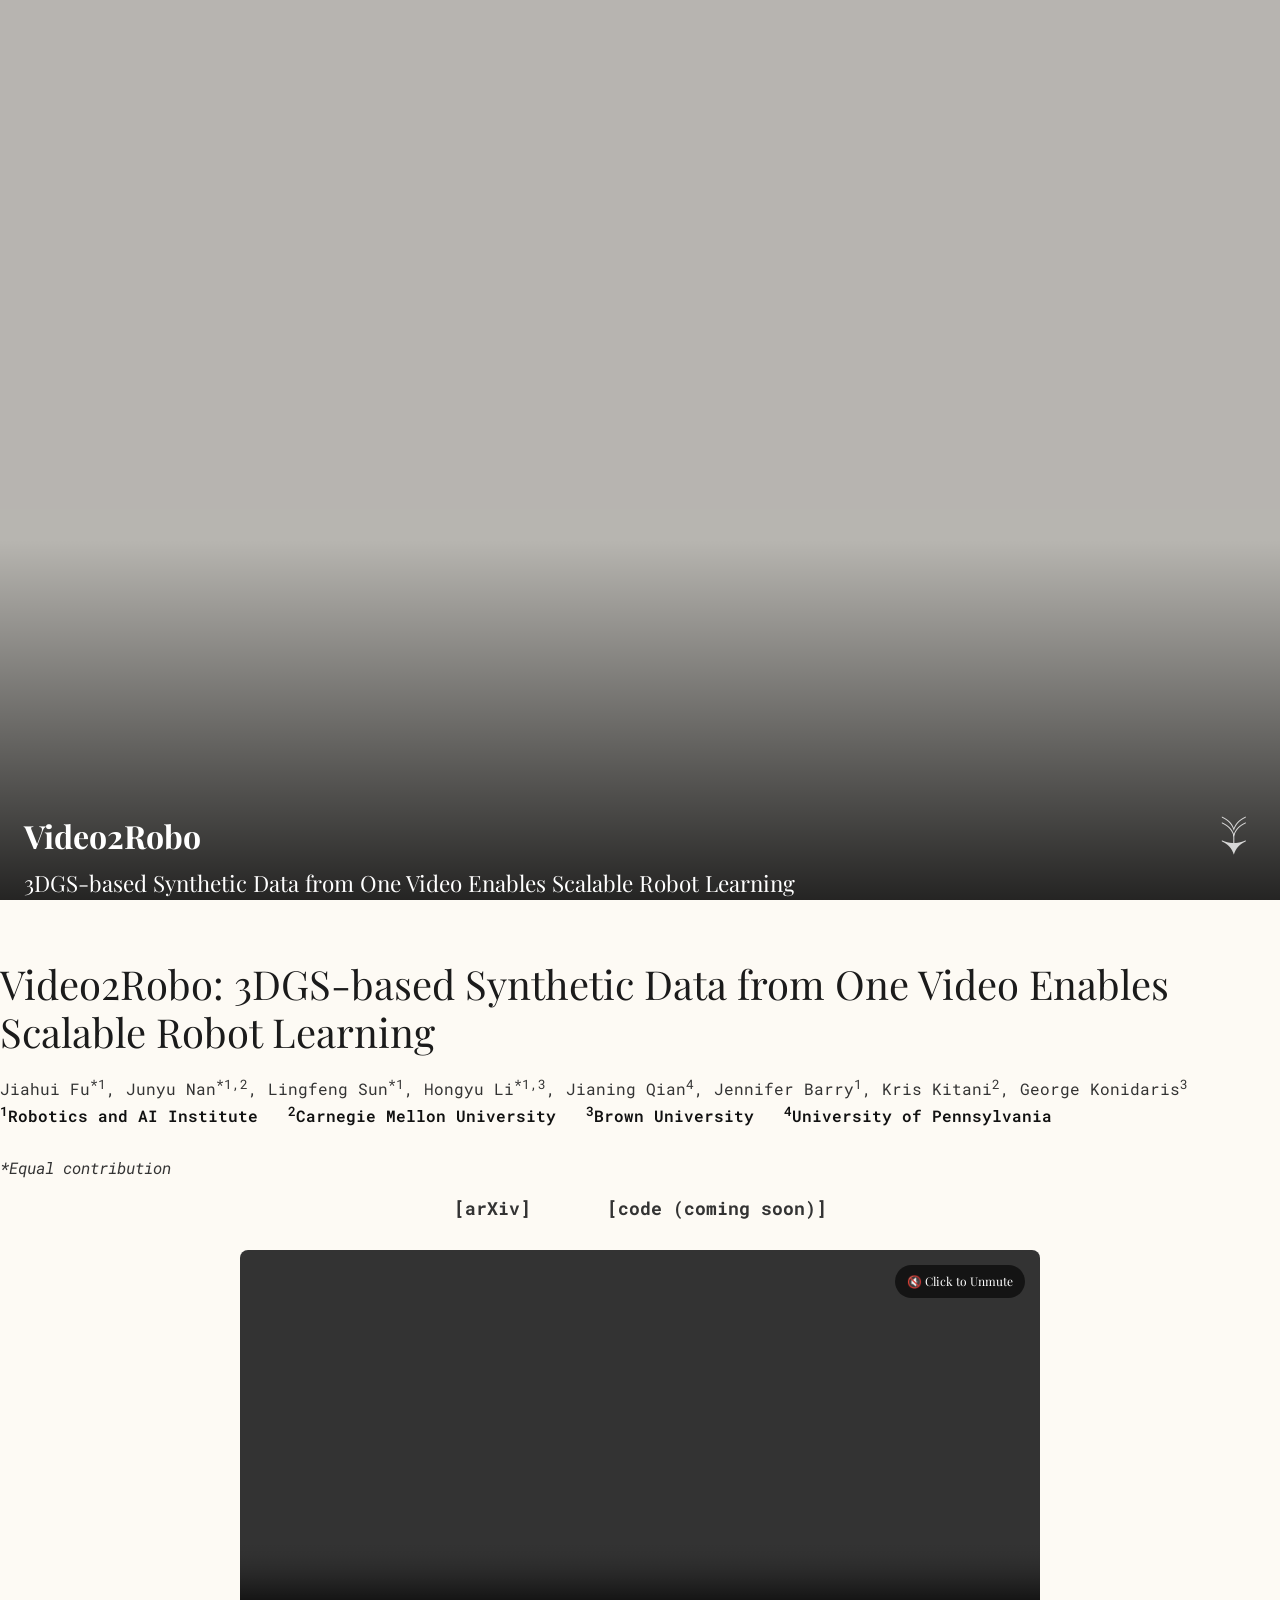
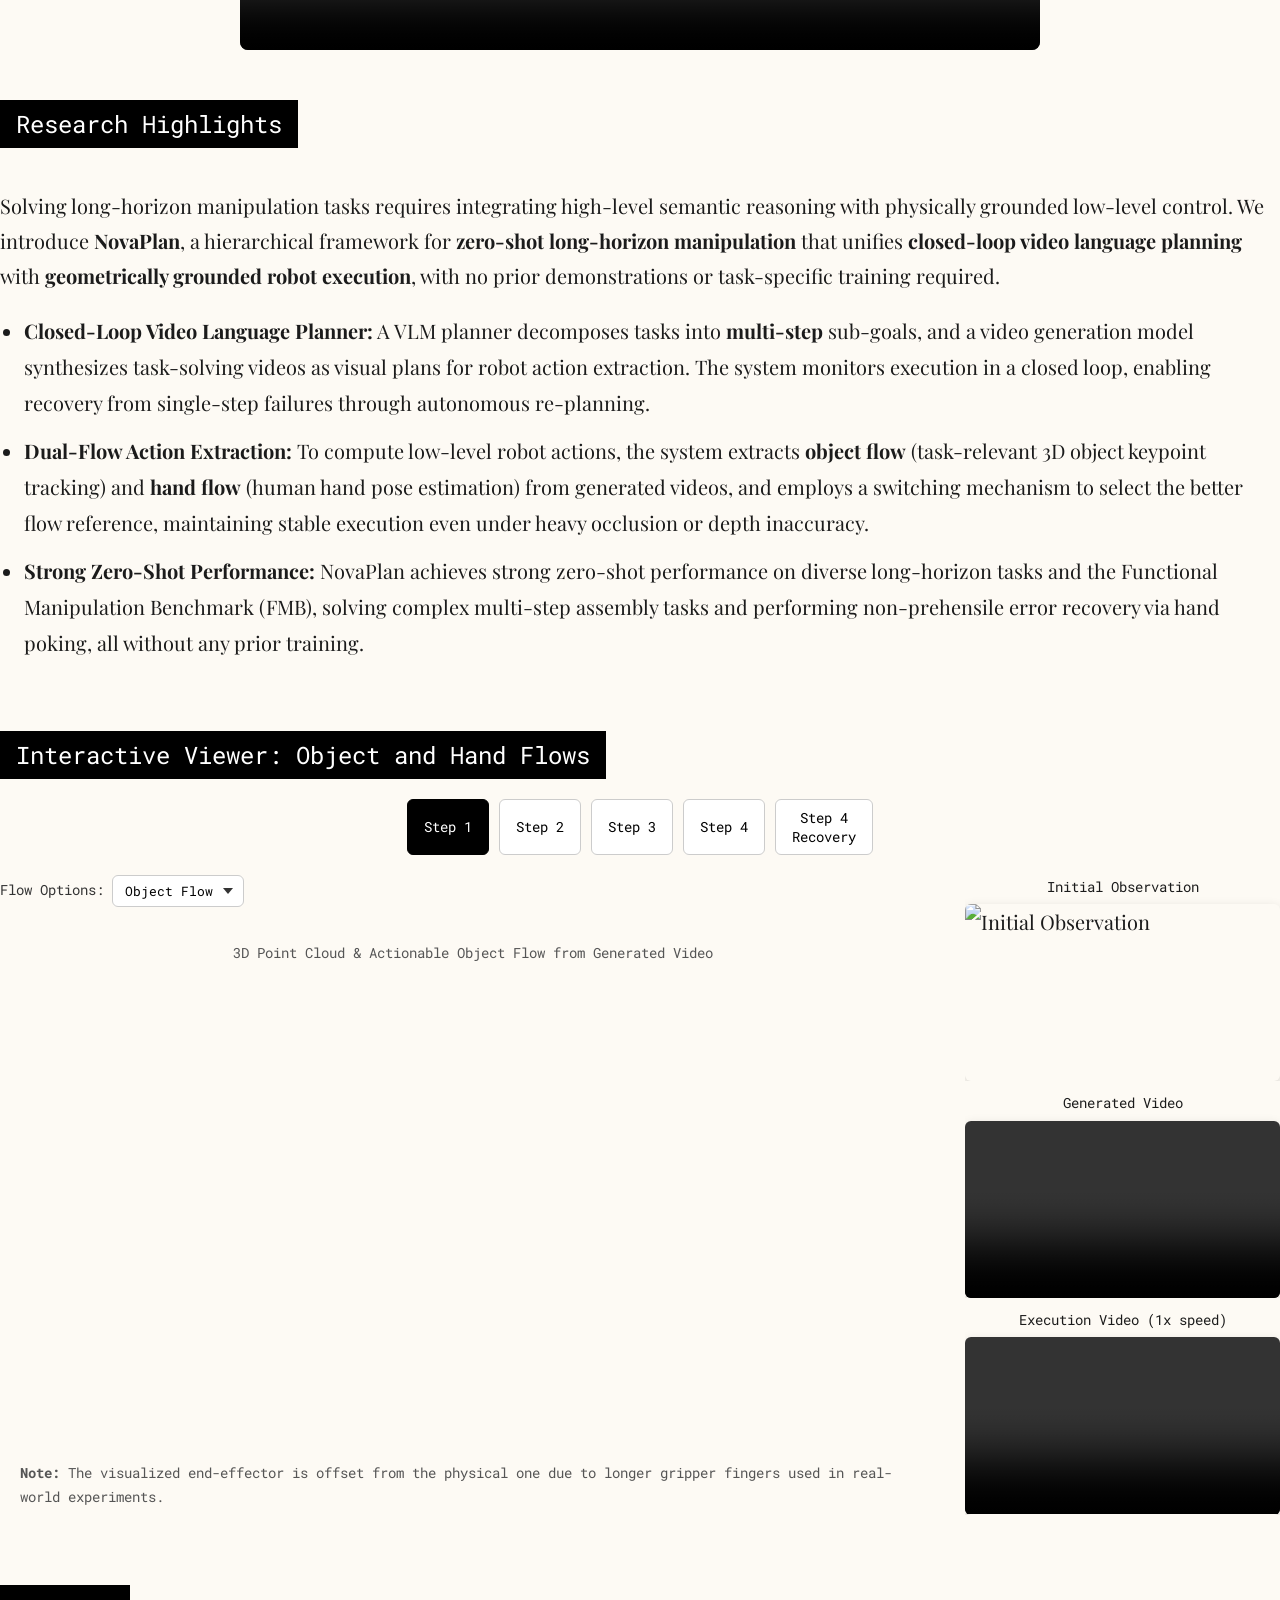
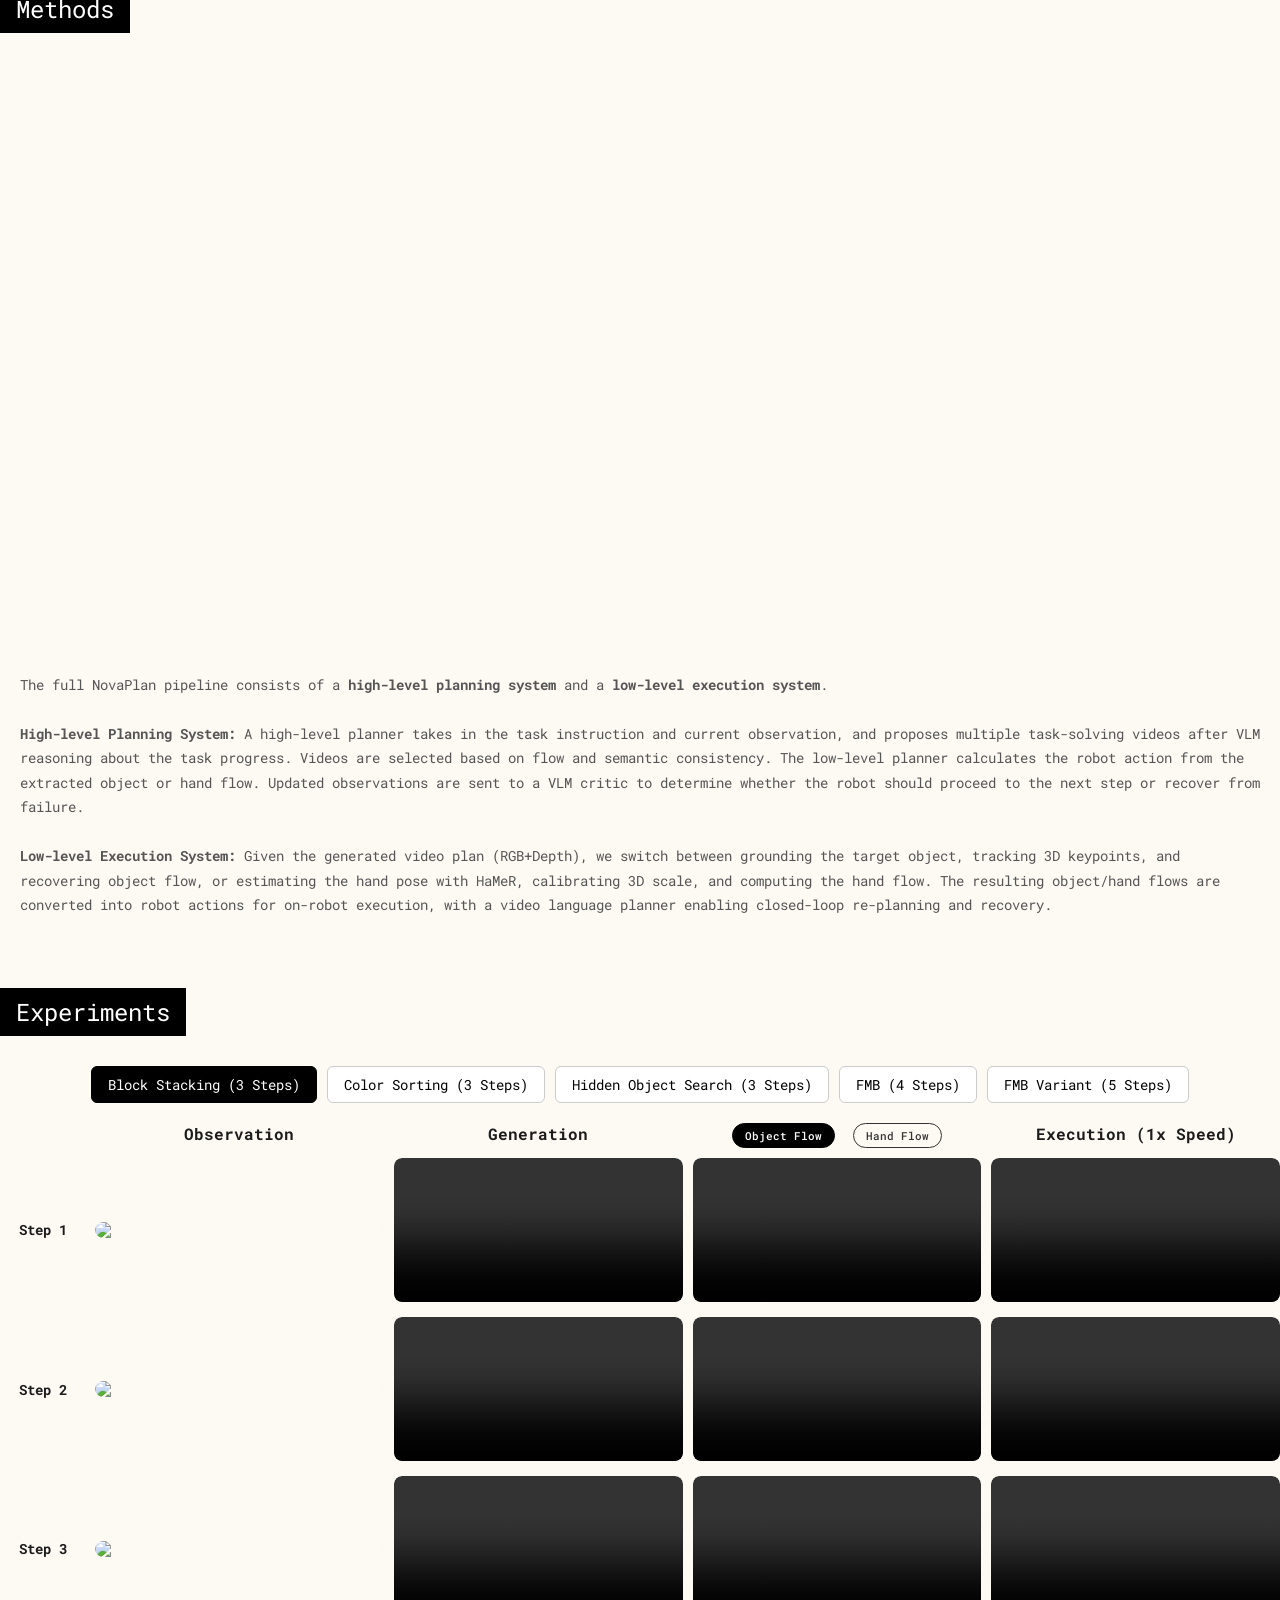
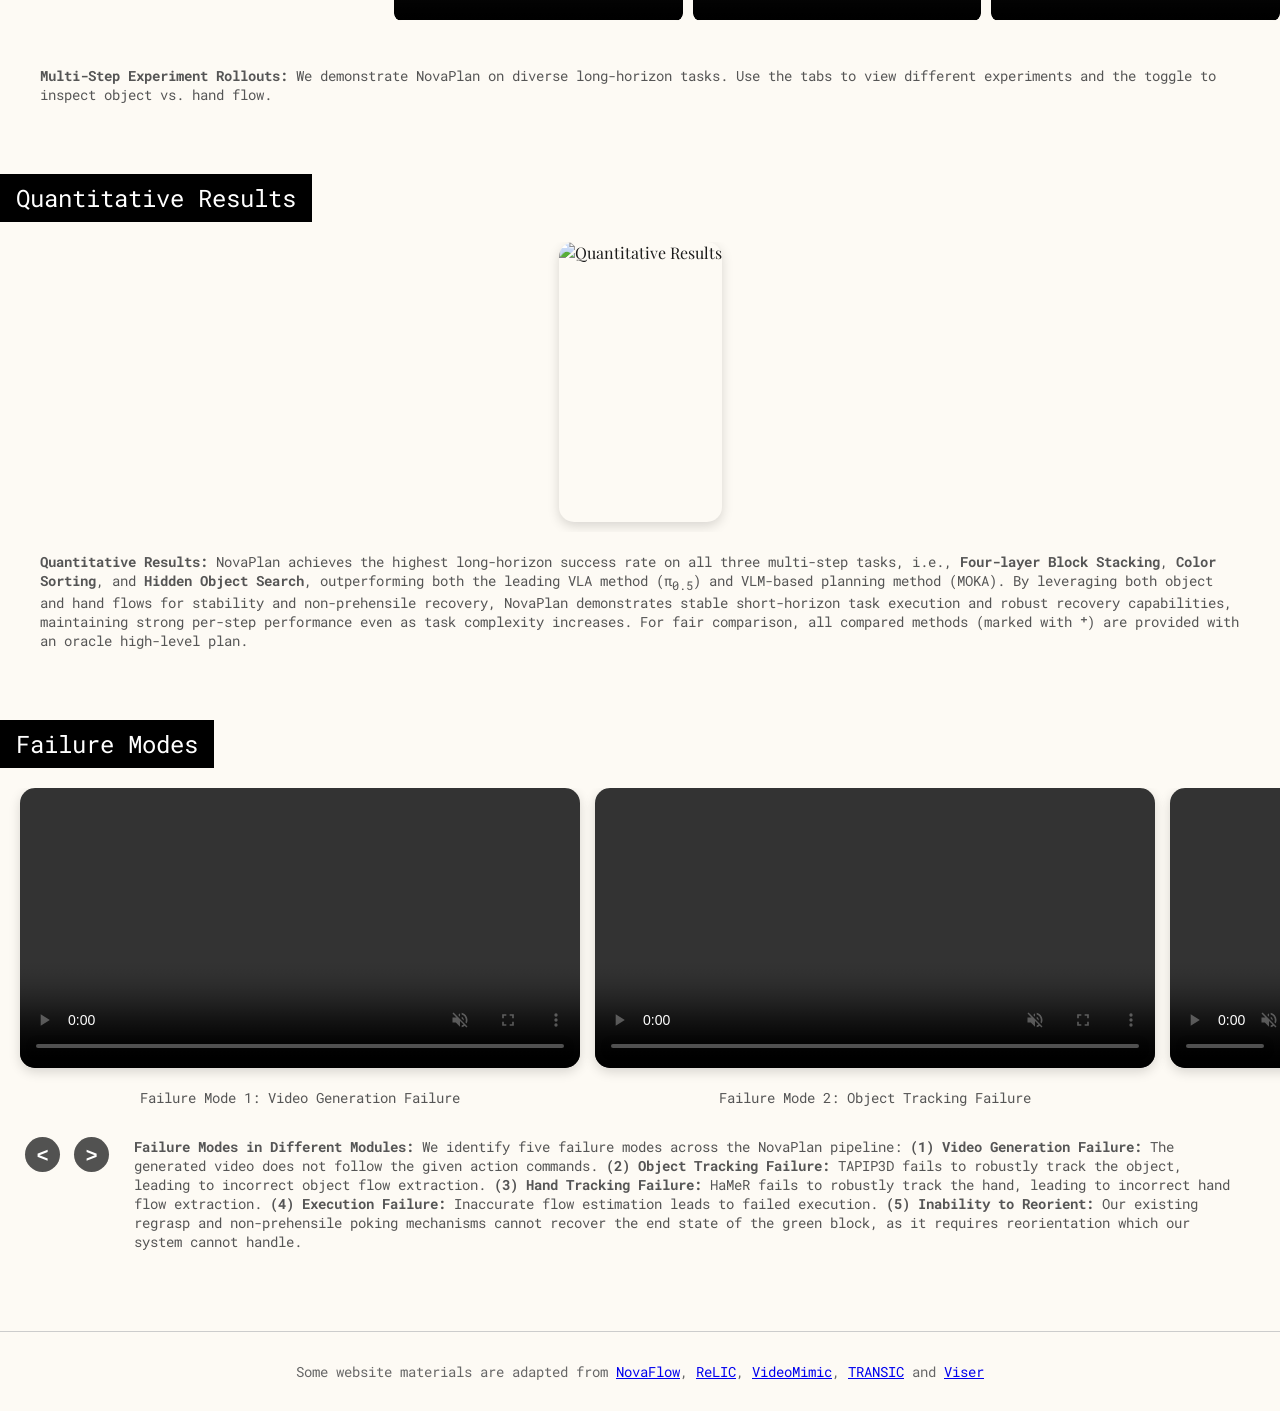
==== commit 23387b5c: "rename" ====
--- a/index.html
+++ b/index.html
@@ -74,8 +74,8 @@
     <main class="main-content">
       <!-- <div class="hero-text">Versatile Loco-Manipulation through Flexible Interlimb Coordination</div> -->
 
-      <div class="sub-hero-text">NovaPlan: Zero-Shot Long-Horizon Manipulation
-        via Closed-Loop Video Language Planning</div>
+      <div class="sub-hero-text">Video2Robo: 3DGS-based Synthetic Data from One Video Enables Scalable
+Robot Learning</div>
 
       <div class="authors">
         <a href="https://jiahui-fu.github.io/" target="_blank">Jiahui
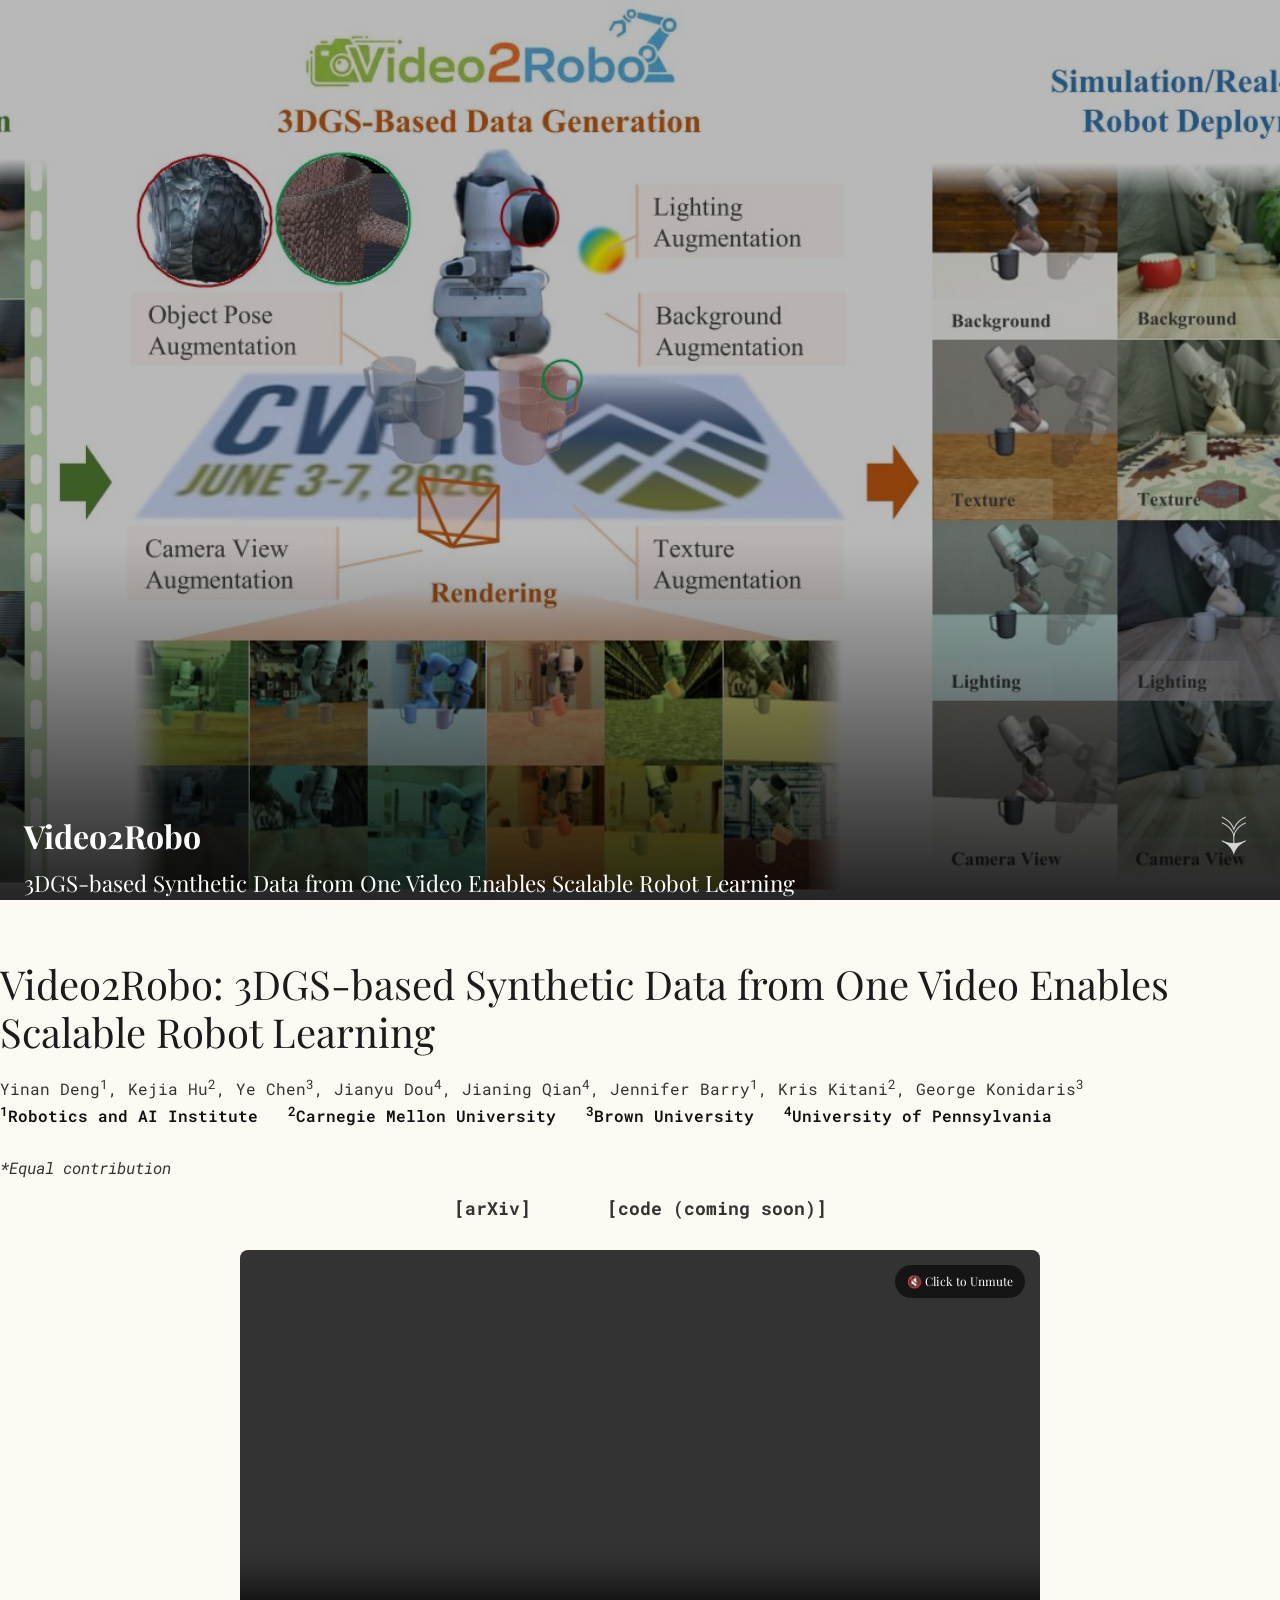
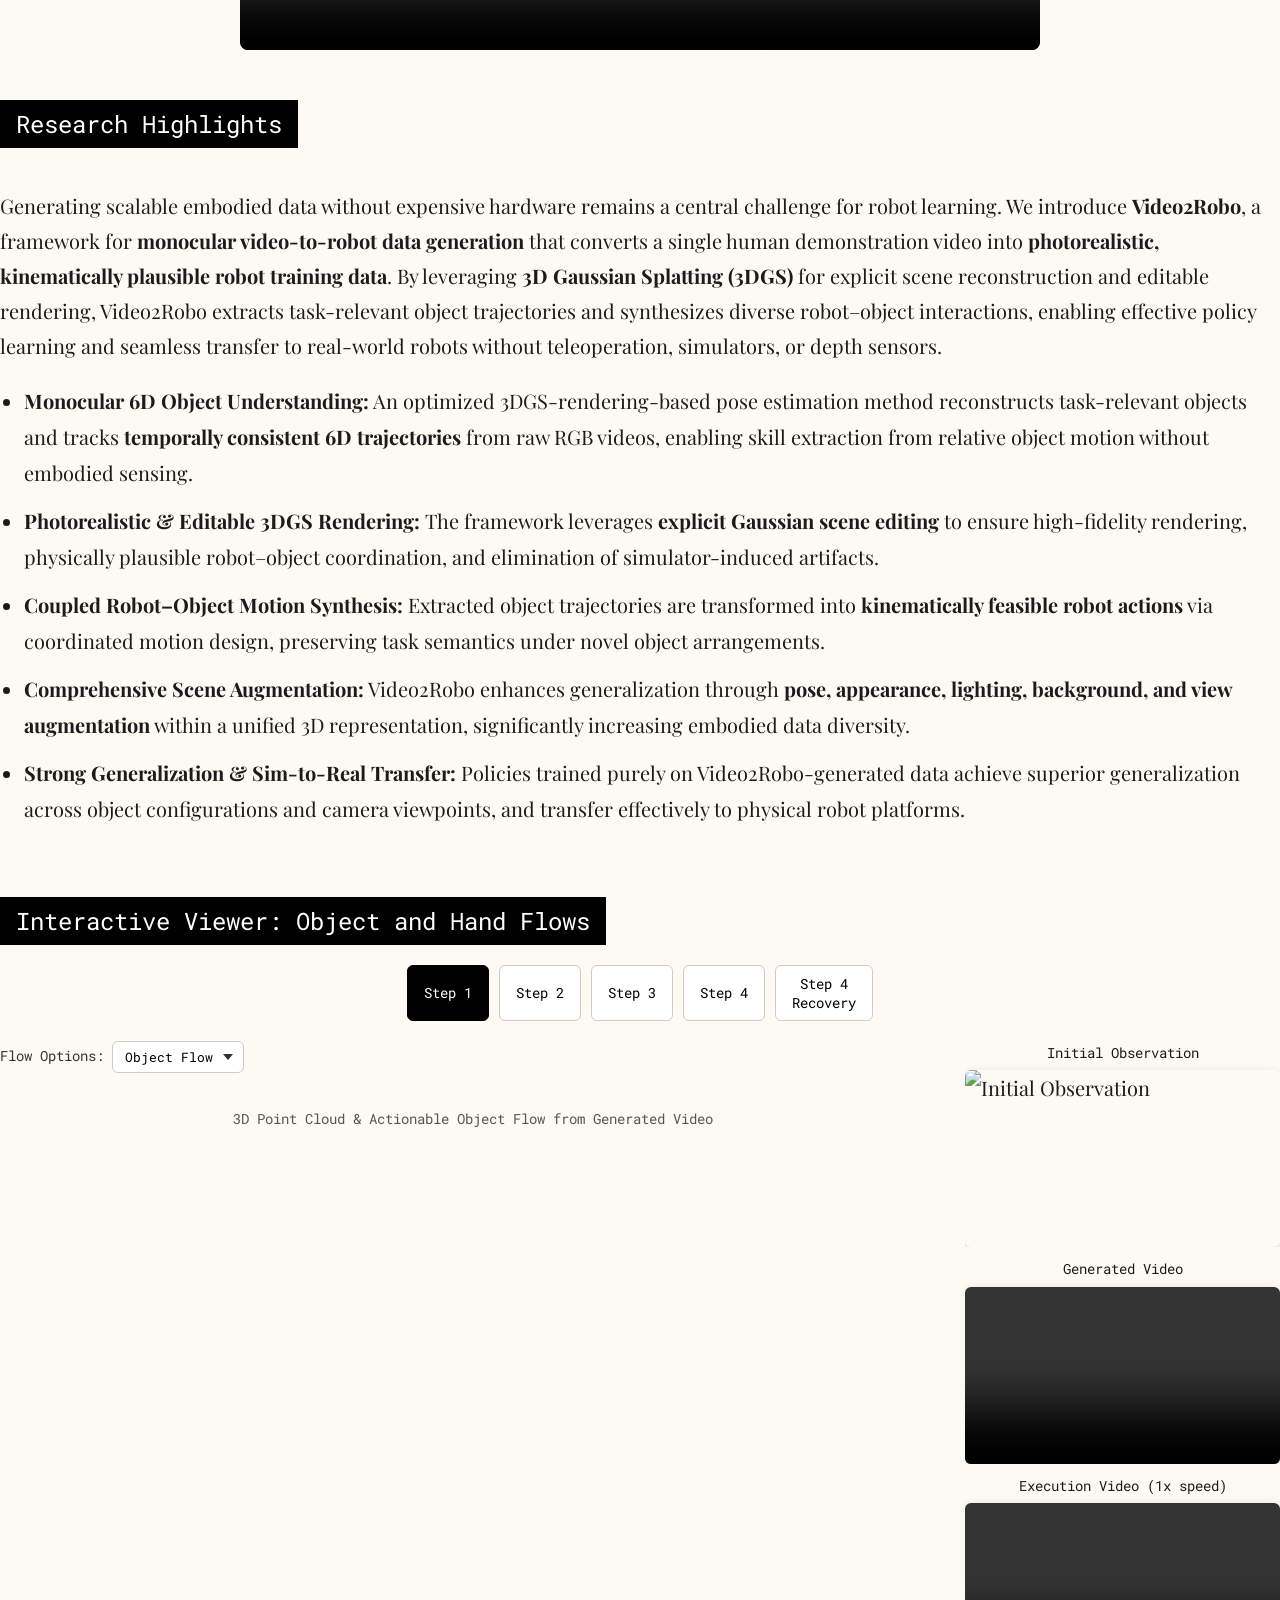
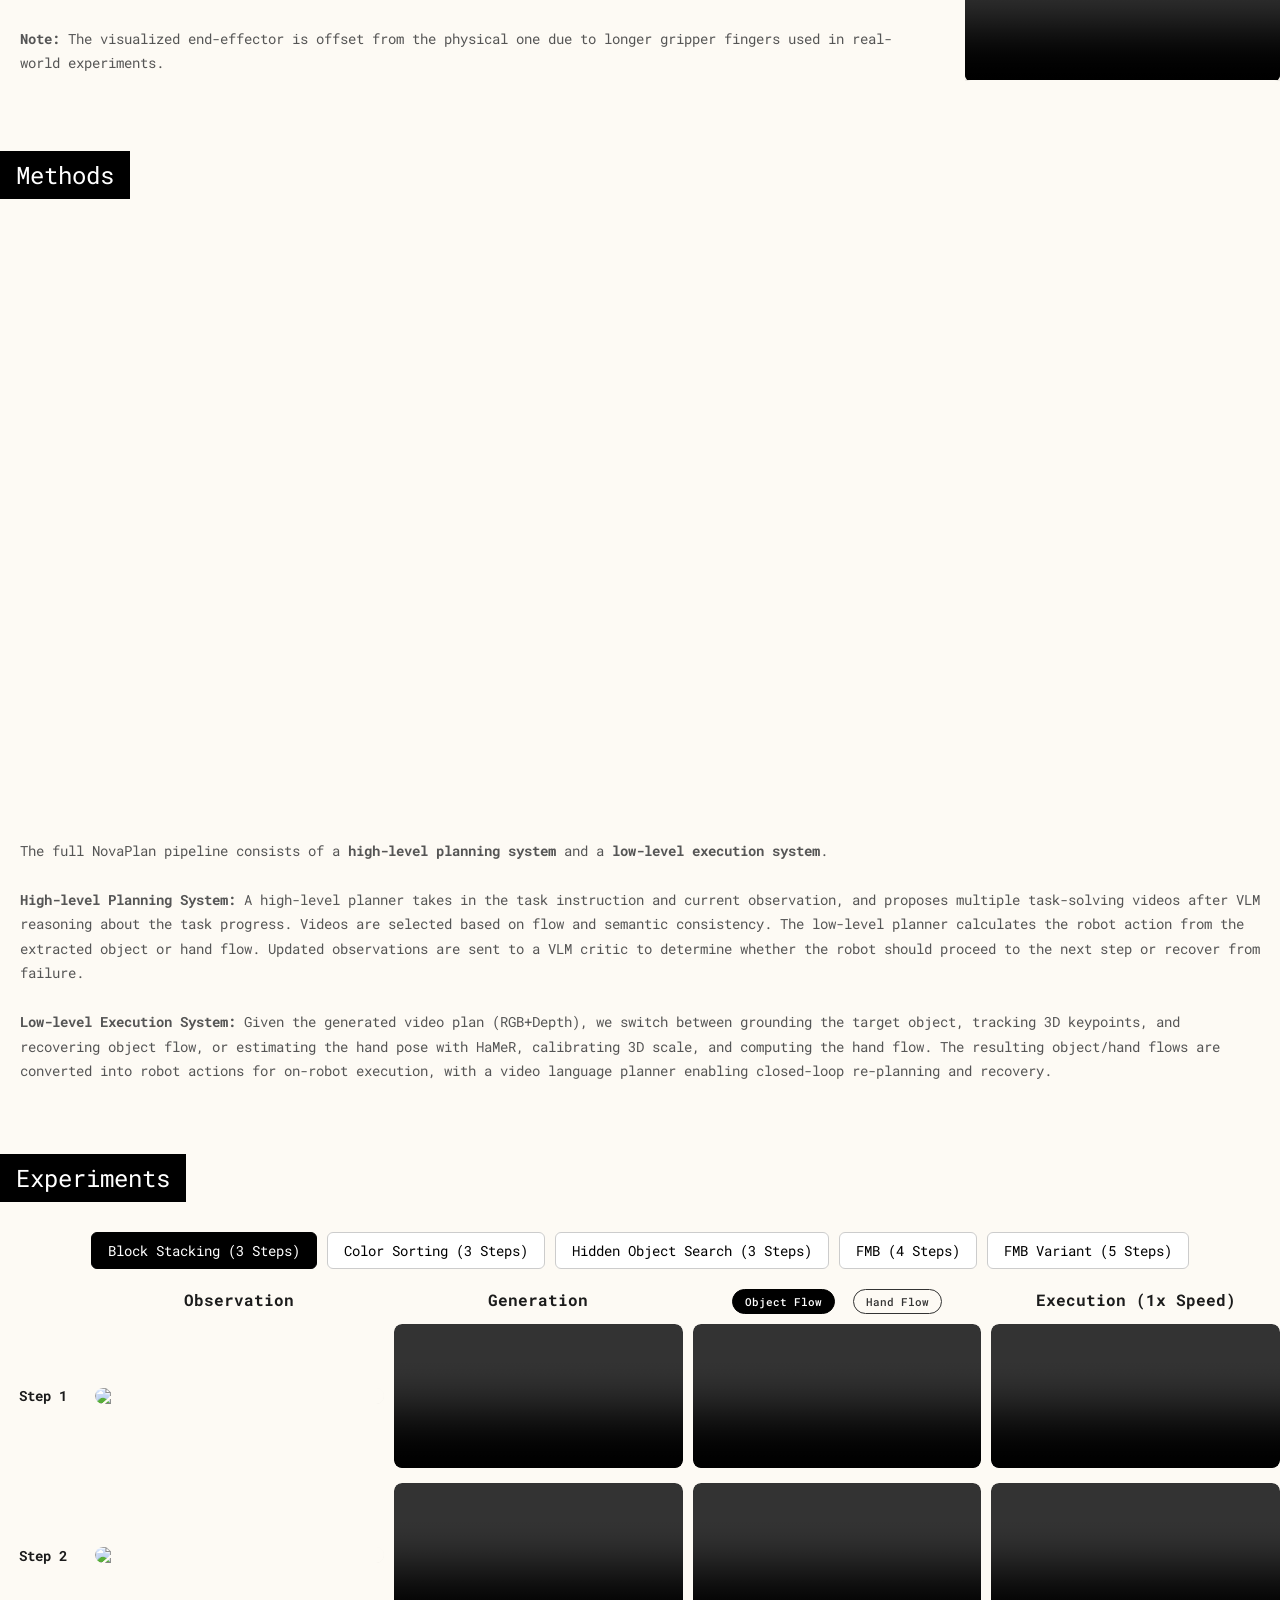
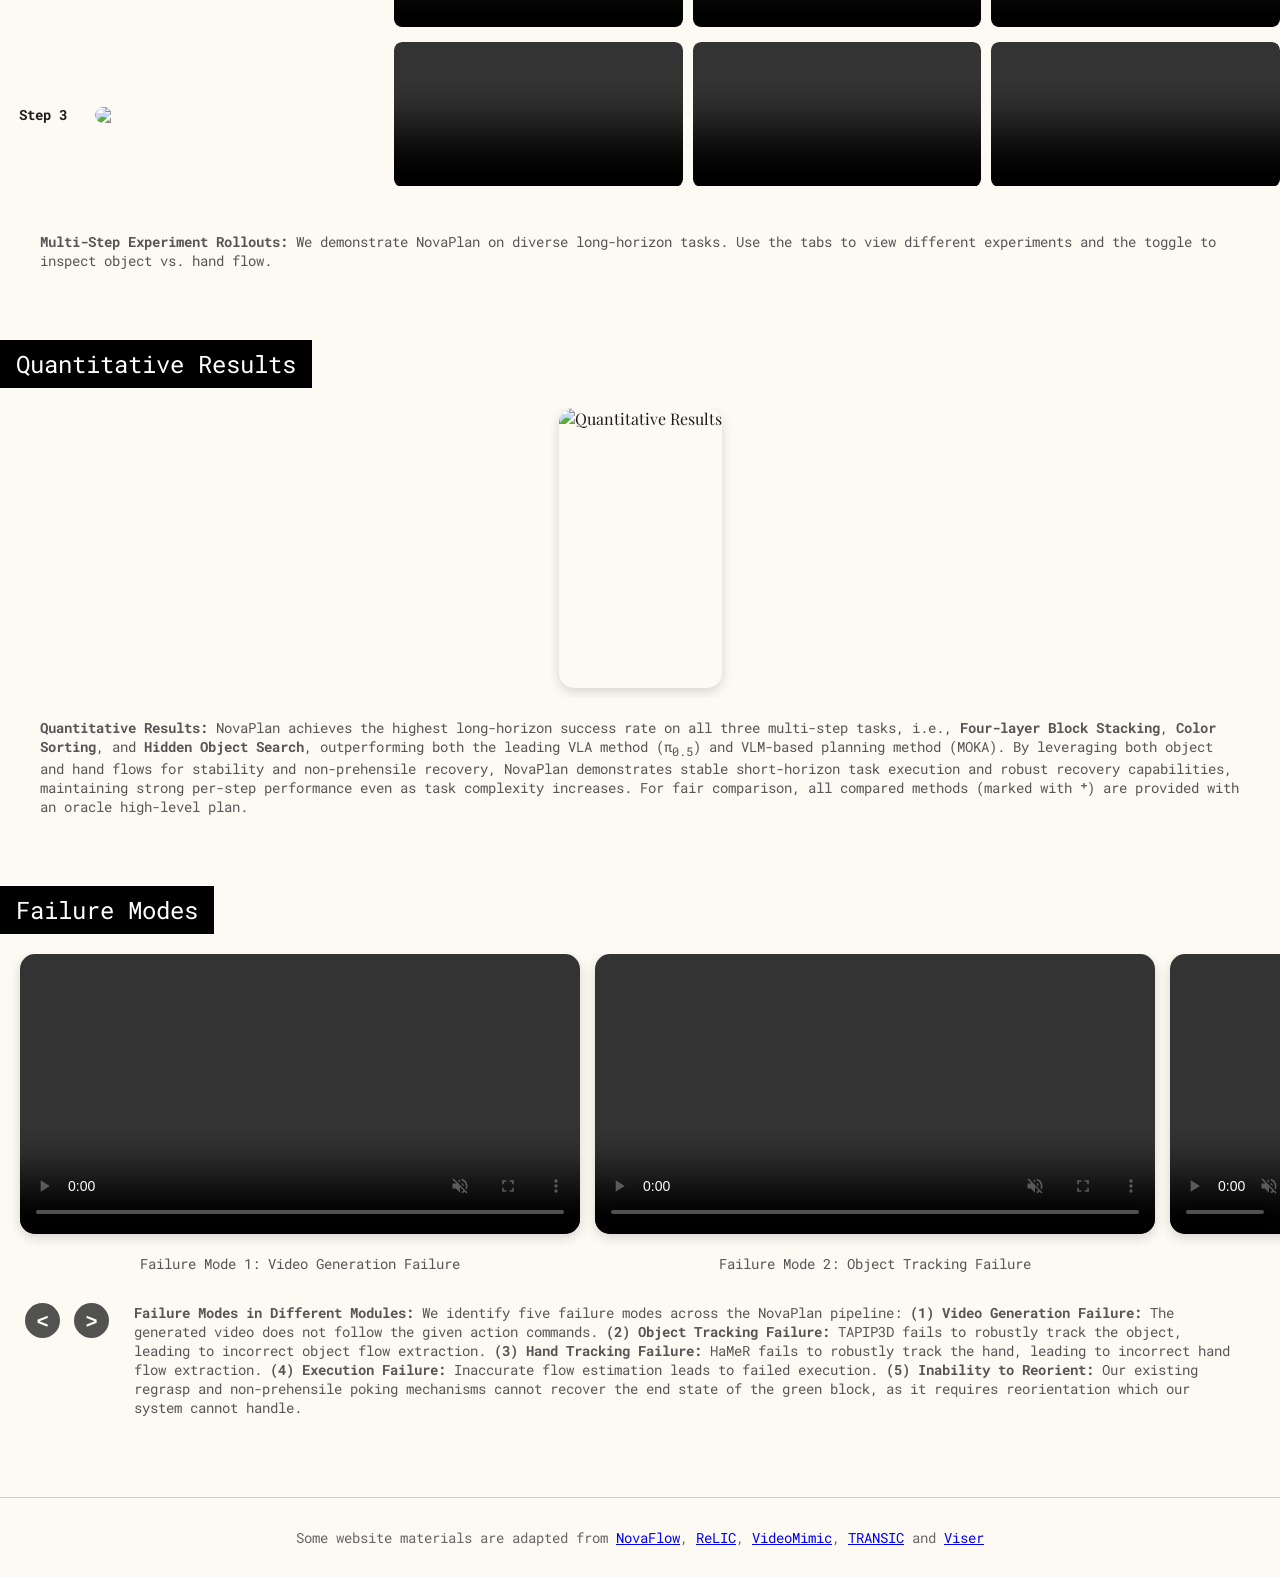
==== commit dafde507: "." ====
--- a/index.html
+++ b/index.html
@@ -55,9 +55,9 @@
   <div id="content" style="display:block;">
     <!-- HERO -->
     <header class="full-page-image" id="hero">
-      <video id="bg-video" preload="metadata" poster="assets/img/cover.png" autoplay muted playsinline loop>
+      <video id="bg-video" preload="metadata" poster="assets/img/0.jpg" autoplay muted playsinline loop>
         <!-- Replace with your project hero video -->
-        <source src="assets/mp4/hero_video.mp4" type="video/mp4" />
+        <source src="assets/mp4/sample.mp4" type="video/mp4" />
       </video>
       <div class="overlay"></div>
       <div class="bottom-overlay" style="padding:0 24px;">
@@ -78,12 +78,10 @@
 Robot Learning</div>
 
       <div class="authors">
-        <a href="https://jiahui-fu.github.io/" target="_blank">Jiahui
-          Fu</a><sup>*1</sup>,
-        <a href="https://scholar.google.com/citations?user=Cvn7Y5YAAAAJ&hl=en" target="_blank">Junyu
-          Nan</a><sup>*1,2</sup>,
-        <a href="https://lingfeng.moe/" target="_blank">Lingfeng Sun</a><sup>*1</sup>,
-        <a href="https://lhy.xyz/" target="_blank">Hongyu Li</a><sup>*1,3</sup>,
+        <a href="https://jiahui-fu.github.io/" target="_blank">Yinan Deng</a><sup>1</sup>,
+        <a href="https://scholar.google.com/citations?user=Cvn7Y5YAAAAJ&hl=en" target="_blank">Kejia Hu</a><sup>2</sup>,
+        <a href="https://lingfeng.moe/" target="_blank">Ye Chen</a><sup>3</sup>,
+        <a href="https://lhy.xyz/" target="_blank">Jianyu Dou</a><sup>4</sup>,
         <a href="https://scholar.google.com/citations?user=o67NTxYAAAAJ&hl=en" target="_blank">Jianing
           Qian</a><sup>4</sup>,
         <a href="https://www.linkedin.com/in/jennifer-barry-742a0799/" target="_blank">Jennifer Barry</a><sup>1</sup>,
@@ -116,29 +114,45 @@
       <div class="tagline" id="abstract">Research Highlights</div>
       <div class="section">
         <p>
-          Solving long-horizon manipulation tasks requires integrating high-level semantic reasoning with
-          physically grounded low-level control. We introduce <b>NovaPlan</b>, a hierarchical framework for
-          <b>zero-shot long-horizon manipulation</b> that unifies <b>closed-loop video language planning</b>
-          with <b>geometrically grounded robot execution</b>, with no prior demonstrations or task-specific training
-          required.
+          Generating scalable embodied data without expensive hardware remains a central challenge for robot learning.
+          We introduce <b>Video2Robo</b>, a framework for <b>monocular video-to-robot data generation</b> that converts
+          a single human demonstration video into <b>photorealistic, kinematically plausible robot training data</b>.
+          By leveraging <b>3D Gaussian Splatting (3DGS)</b> for explicit scene reconstruction and editable rendering,
+          Video2Robo extracts task-relevant object trajectories and synthesizes diverse robot–object interactions,
+          enabling effective policy learning and seamless transfer to real-world robots without teleoperation,
+          simulators, or depth sensors.
         </p>
         <ul style="text-align: left; line-height: 1.8; margin-top: 10px;">
-          <li><b>Closed-Loop Video Language Planner:</b> A VLM planner decomposes tasks into <b>multi-step</b>
-            sub-goals, and a video generation model synthesizes task-solving videos as visual plans for
-            robot action extraction. The system monitors execution in a closed loop, enabling recovery from
-            single-step failures through autonomous re-planning.
+          <li>
+            <b>Monocular 6D Object Understanding:</b>
+            An optimized 3DGS-rendering-based pose estimation method reconstructs task-relevant objects
+            and tracks <b>temporally consistent 6D trajectories</b> from raw RGB videos, enabling skill extraction
+            from relative object motion without embodied sensing.
           </li>
-          <li><b>Dual-Flow Action Extraction:</b> To compute low-level robot actions, the system extracts
-            <b>object flow</b> (task-relevant 3D object keypoint tracking) and <b>hand flow</b> (human hand pose
-            estimation) from generated videos, and employs a switching mechanism to select the better flow reference,
-            maintaining stable execution even under heavy occlusion or depth inaccuracy.
+          <li>
+            <b>Photorealistic & Editable 3DGS Rendering:</b>
+            The framework leverages <b>explicit Gaussian scene editing</b> to ensure high-fidelity rendering,
+            physically plausible robot–object coordination, and elimination of simulator-induced artifacts.
           </li>
-          <li><b>Strong Zero-Shot Performance:</b> NovaPlan achieves strong zero-shot performance on diverse
-            long-horizon tasks and the Functional Manipulation Benchmark (FMB), solving complex multi-step assembly
-            tasks and performing non-prehensile error recovery via hand poking, all without any prior training.
+          <li>
+            <b>Coupled Robot–Object Motion Synthesis:</b>
+            Extracted object trajectories are transformed into <b>kinematically feasible robot actions</b>
+            via coordinated motion design, preserving task semantics under novel object arrangements.
+          </li>
+          <li>
+            <b>Comprehensive Scene Augmentation:</b>
+            Video2Robo enhances generalization through <b>pose, appearance, lighting, background, and view augmentation</b>
+            within a unified 3D representation, significantly increasing embodied data diversity.
+          </li>
+          <li>
+            <b>Strong Generalization & Sim-to-Real Transfer:</b>
+            Policies trained purely on Video2Robo-generated data achieve superior generalization across
+            object configurations and camera viewpoints, and transfer effectively to physical robot platforms.
           </li>
         </ul>
       </div>
+
+
 
       <div class="tagline" id="interactive-viewer">Interactive Viewer: Object and Hand Flows</div>
       <!-- TODO: add starting image + generated video + execution video -->
--- a/style.css
+++ b/style.css
@@ -68,7 +68,7 @@
   width: 100%;
   height: 100%;
   object-fit: cover;
-  opacity: 0;
+  opacity: 1;
   transition: opacity 1s ease;
   z-index: -1
 }
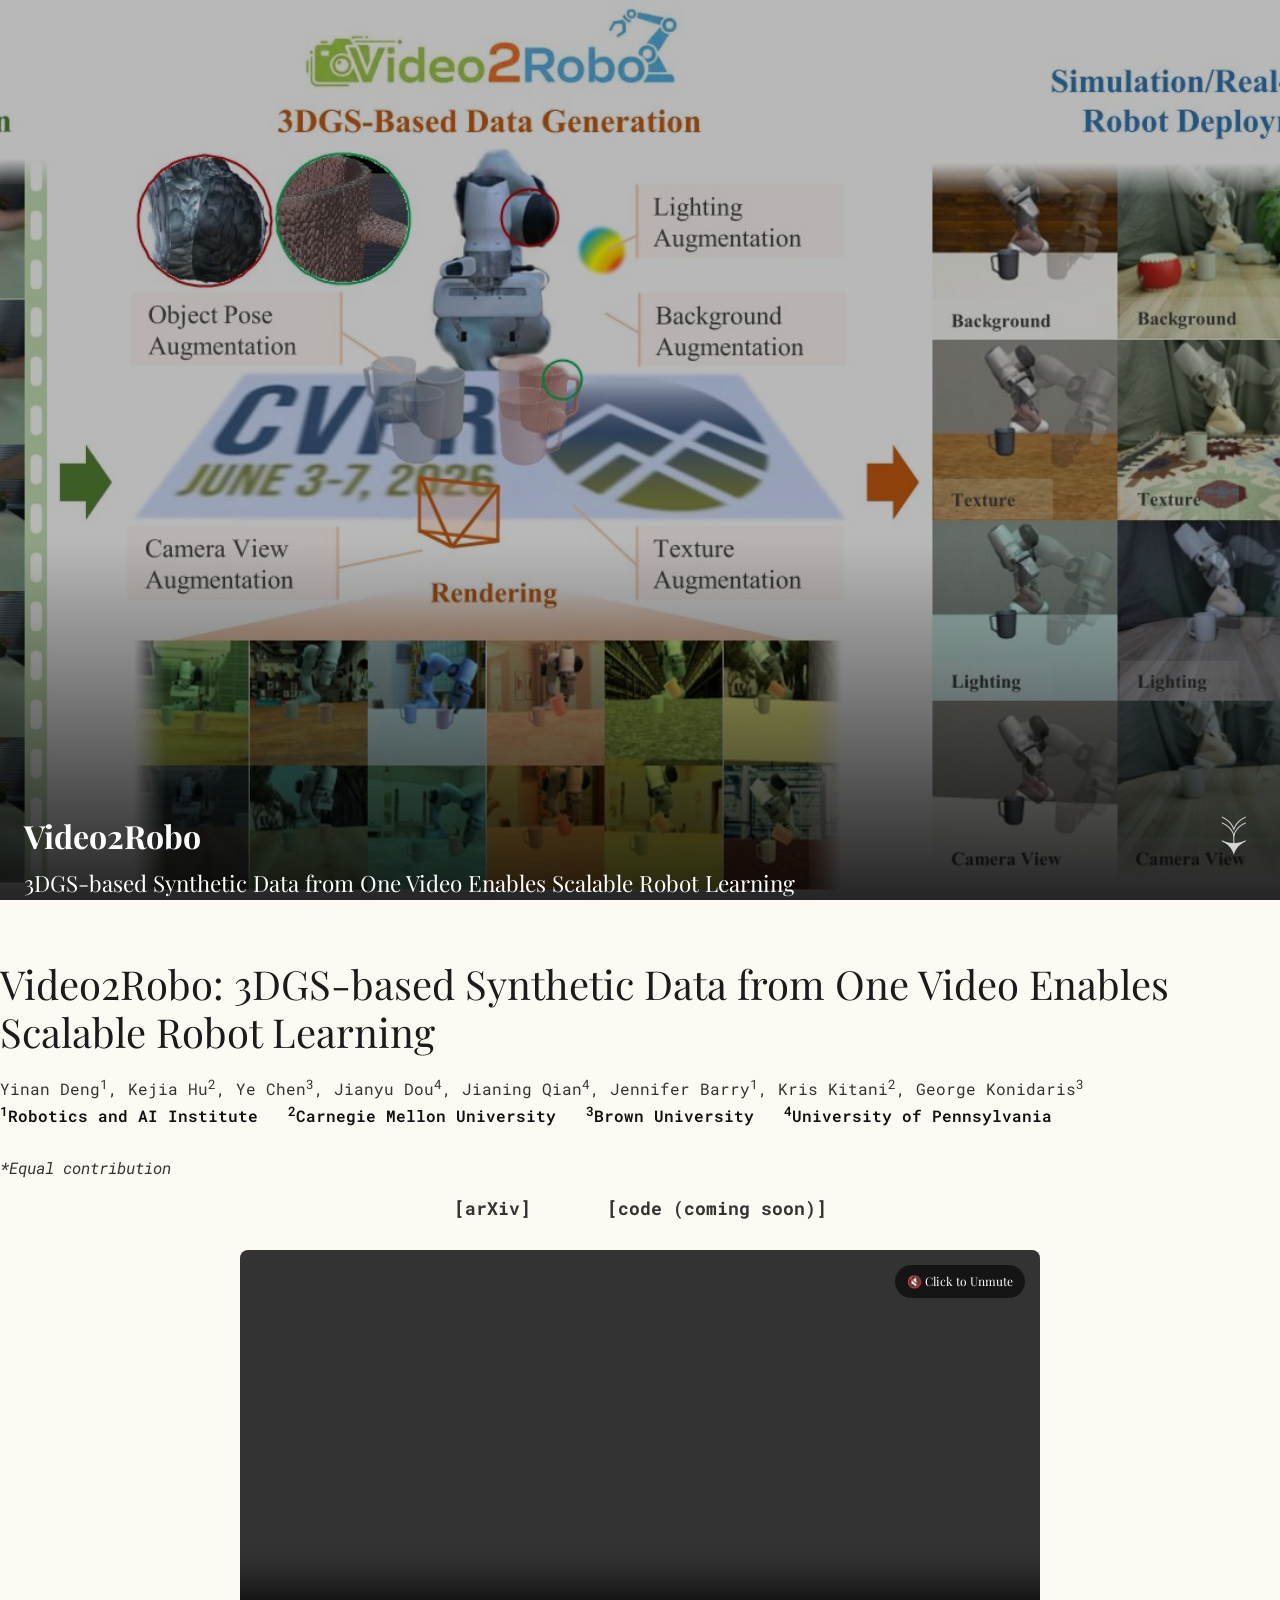
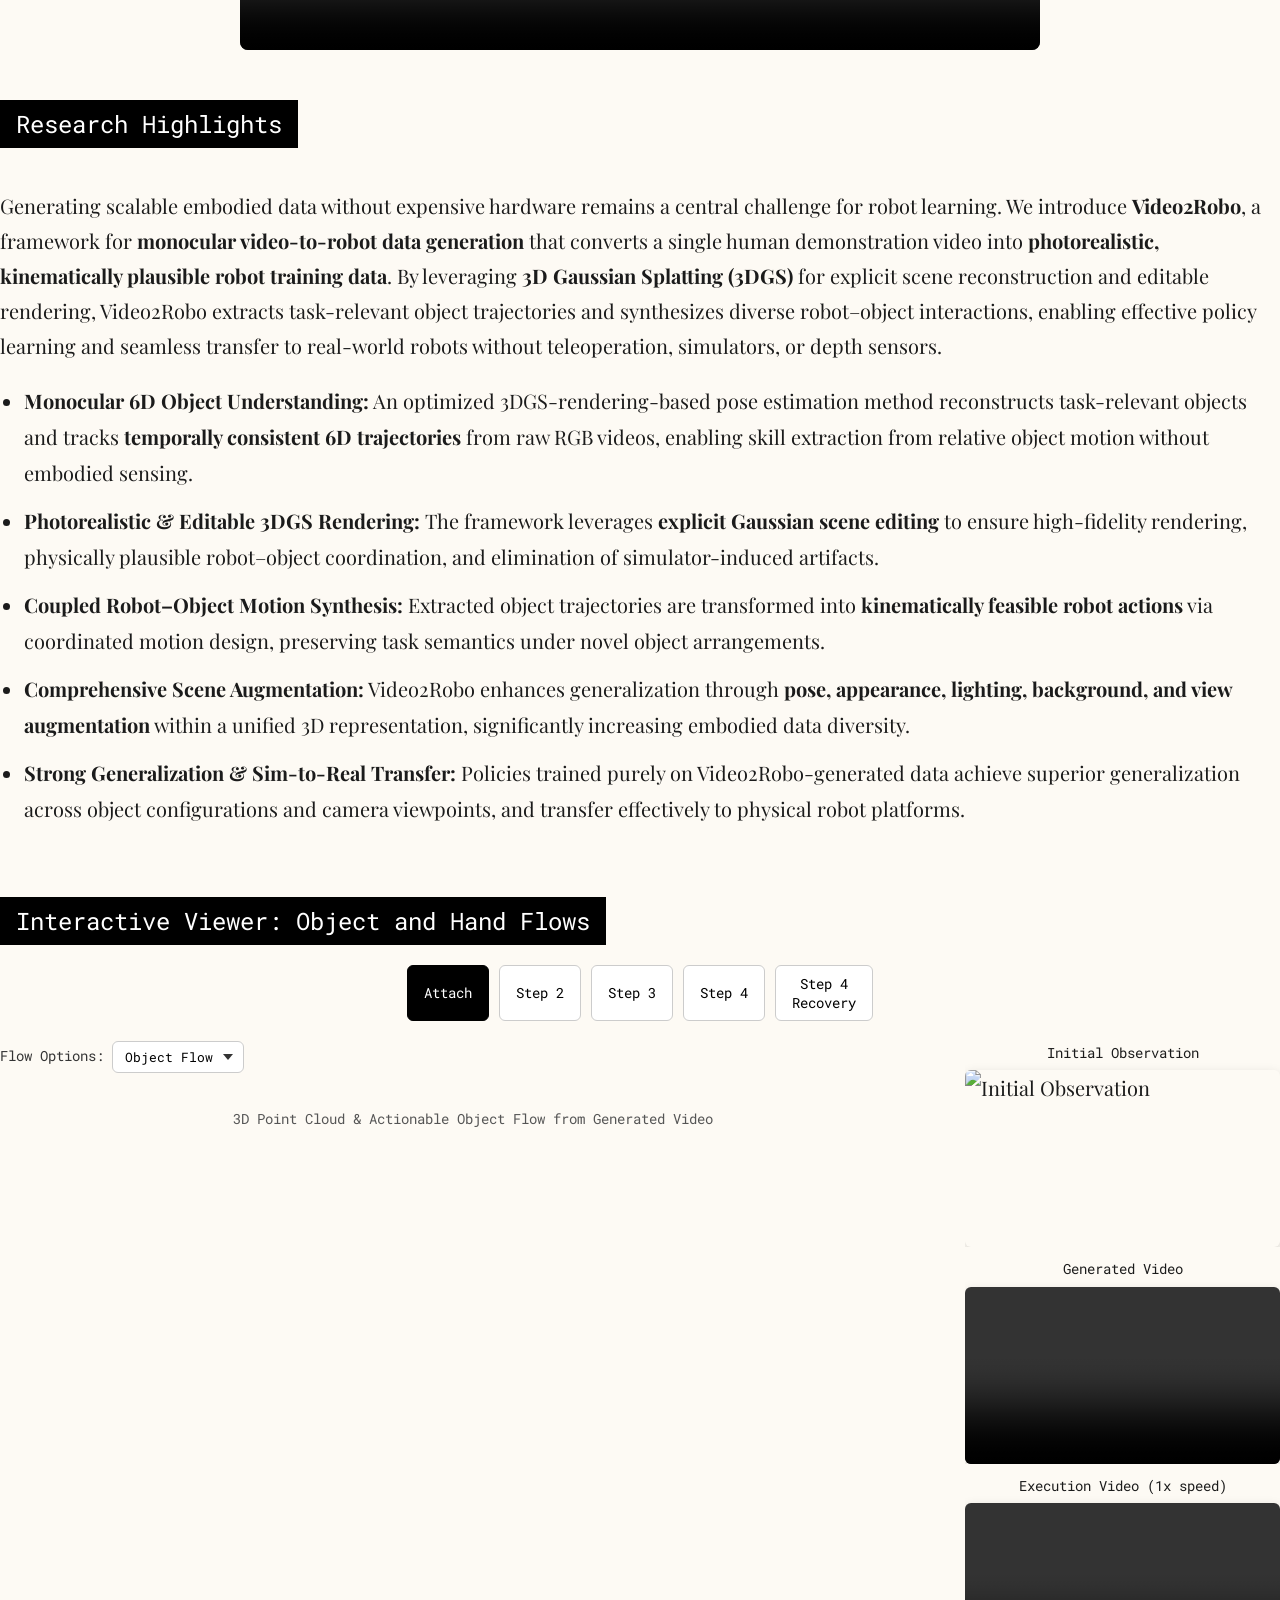
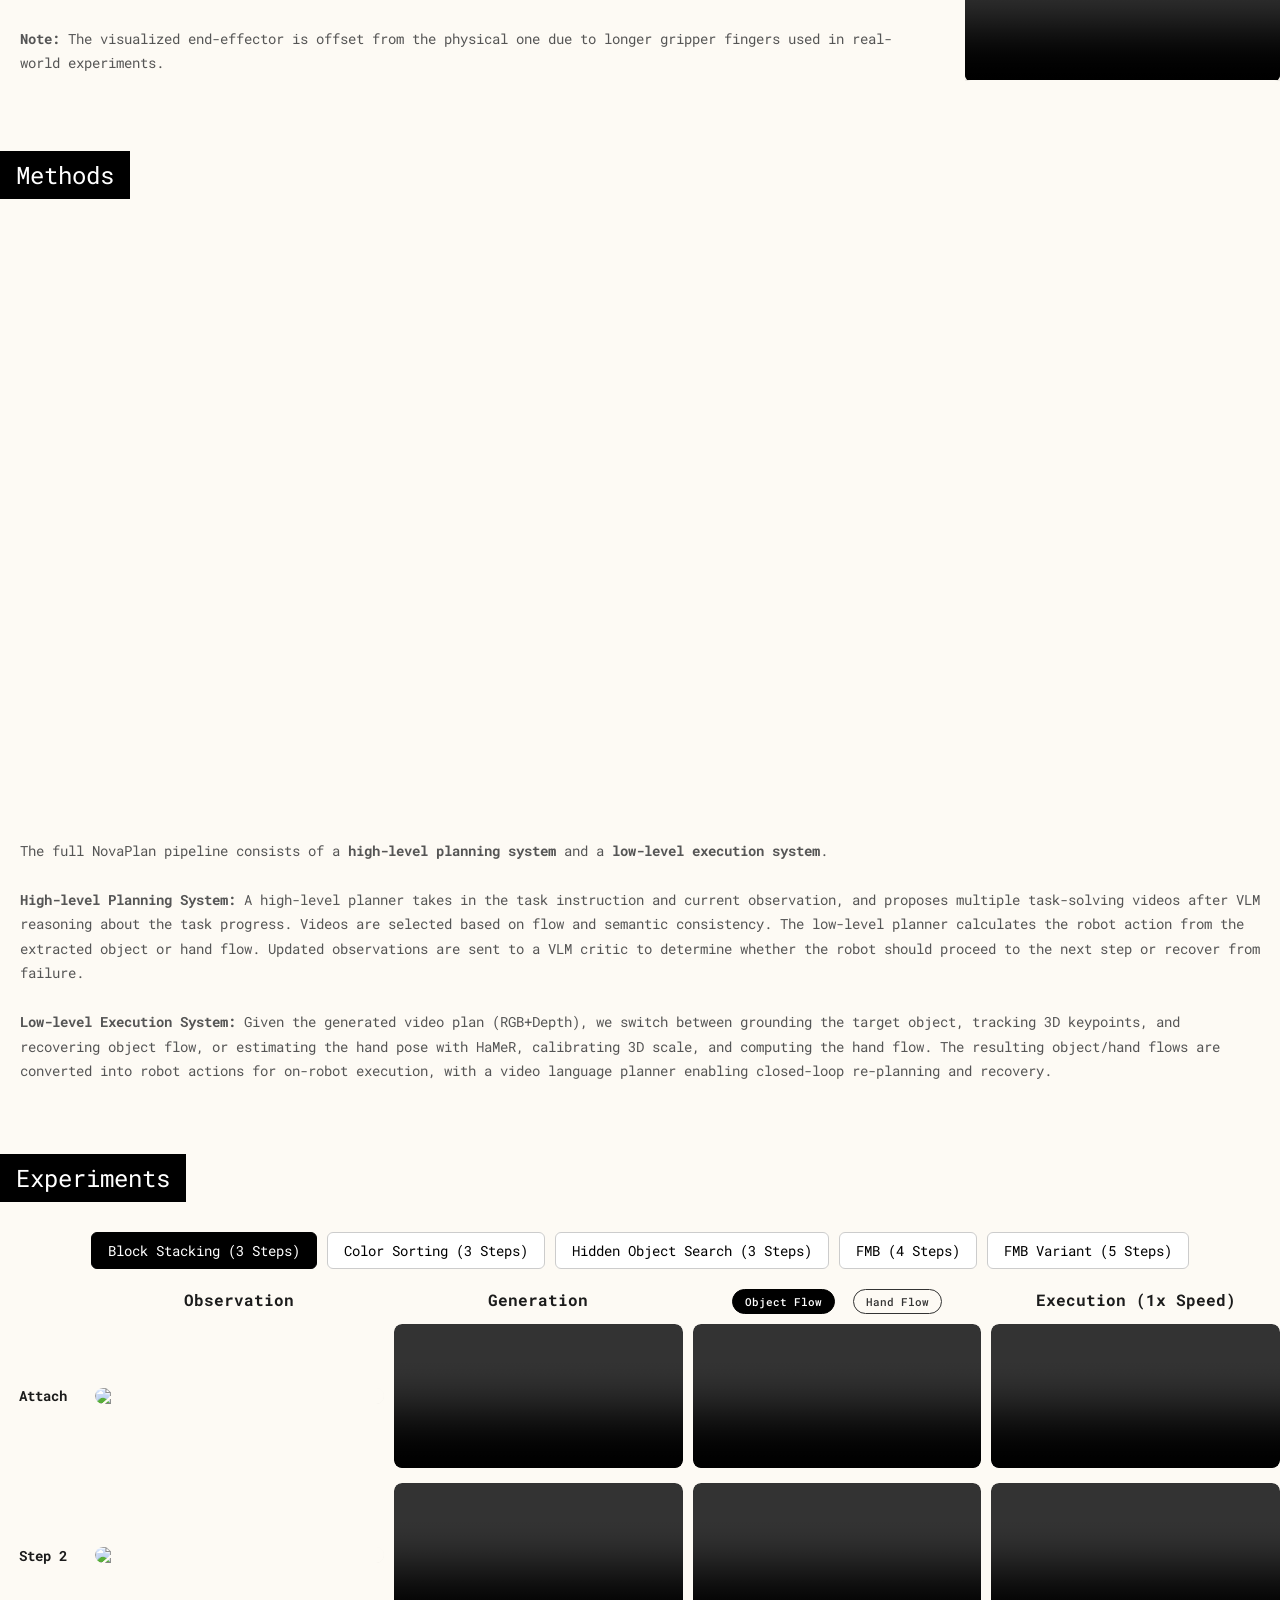
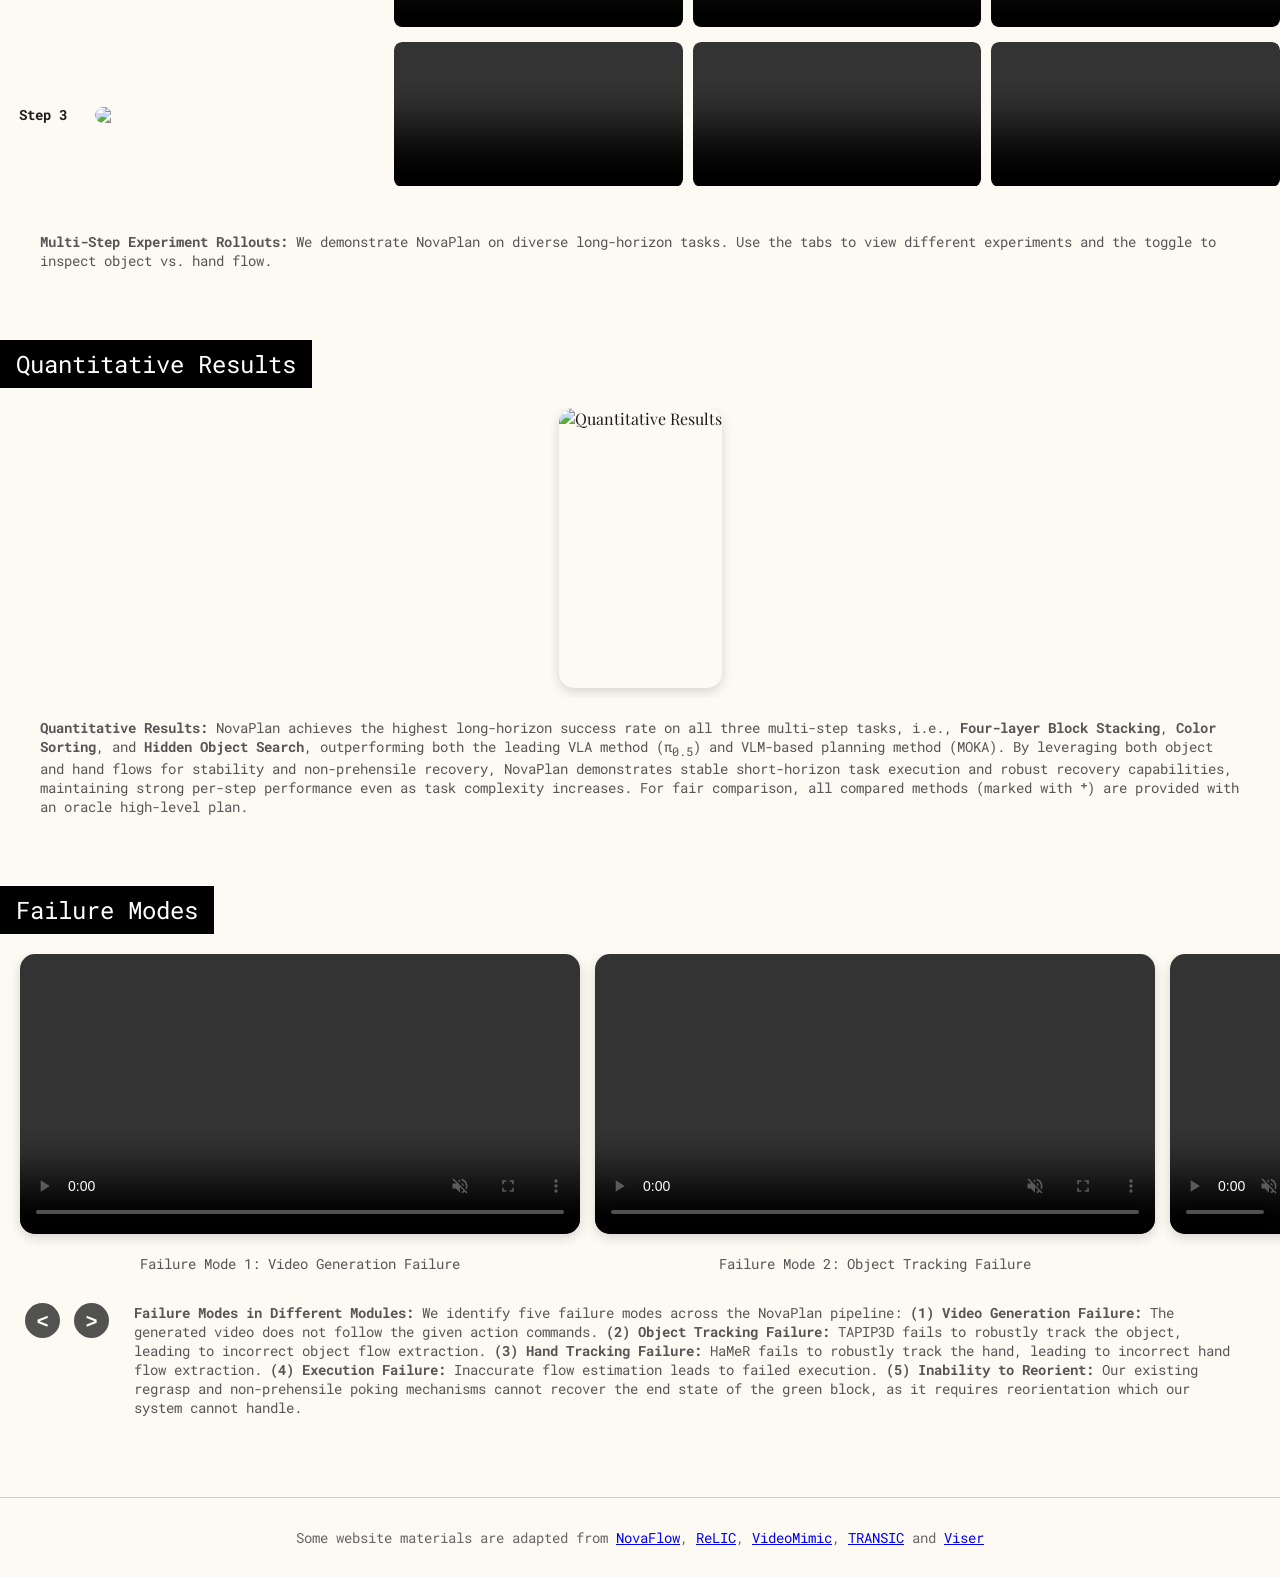
==== commit 1bd549ff: "3D viewer第一次尝试" ====
--- a/index.html
+++ b/index.html
@@ -158,7 +158,7 @@
       <!-- TODO: add starting image + generated video + execution video -->
       <div class="section">
         <div class="task-selector" id="task-buttons">
-          <button type="button" class="task-button active" data-value="step_1">Step 1</button>
+          <button type="button" class="task-button active" data-value="step_1">Attach</button>
           <button type="button" class="task-button" data-value="step_2">Step 2</button>
           <button type="button" class="task-button" data-value="step_3">Step 3</button>
           <button type="button" class="task-button" data-value="step_4">Step 4</button>
@@ -253,7 +253,7 @@
               <div class="asset-col" style="flex: 1;">Execution (1x Speed)</div>
             </div>
             <div class="step-row" style="display: flex; gap: 10px; margin-bottom: 15px; align-items: center;">
-              <div class="step-label">Step 1
+              <div class="step-label">Attach
               </div>
               <div class="asset-col" style="flex: 1;"><img src="assets/mp4/block_stacking/step_1/start.png"
                   style="width: 100%; border-radius: 8px;"></div>
@@ -319,7 +319,7 @@
               <div class="asset-col" style="flex: 1;">Execution (1x Speed)</div>
             </div>
             <div class="step-row" style="display: flex; gap: 10px; margin-bottom: 15px; align-items: center;">
-              <div class="step-label">Step 1
+              <div class="step-label">Attach
               </div>
               <div class="asset-col" style="flex: 1;"><img src="assets/mp4/color_sorting/step_1/start.png"
                   style="width: 100%; border-radius: 8px;"></div>
@@ -382,7 +382,7 @@
               <div class="asset-col" style="flex: 1;">Execution (1x Speed)</div>
             </div>
             <div class="step-row" style="display: flex; gap: 10px; margin-bottom: 15px; align-items: center;">
-              <div class="step-label">Step 1
+              <div class="step-label">Attach
               </div>
               <div class="asset-col" style="flex: 1; position: relative;">
                 <img id="img_search_step1" src="assets/mp4/hidden_object_search/step_1/start_front_view.png"
@@ -491,7 +491,7 @@
               <div class="asset-col" style="flex: 1;">Execution (1x Speed)</div>
             </div>
             <div class="step-row" style="display: flex; gap: 10px; margin-bottom: 15px; align-items: center;">
-              <div class="step-label">Step 1
+              <div class="step-label">Attach
               </div>
               <div class="asset-col" style="flex: 1;"><img src="assets/mp4/fmb_real/step_1/start.png"
                   style="width: 100%; border-radius: 8px;"></div>
@@ -570,7 +570,7 @@
               <div class="asset-col" style="flex: 1;">Execution (1x Speed)</div>
             </div>
             <div class="step-row" style="display: flex; gap: 10px; margin-bottom: 15px; align-items: center;">
-              <div class="step-label">Step 1
+              <div class="step-label">Attach
               </div>
               <div class="asset-col" style="flex: 1;"><img src="assets/mp4/fmb_fake/step_1/start.png"
                   style="width: 100%; border-radius: 8px;"></div>
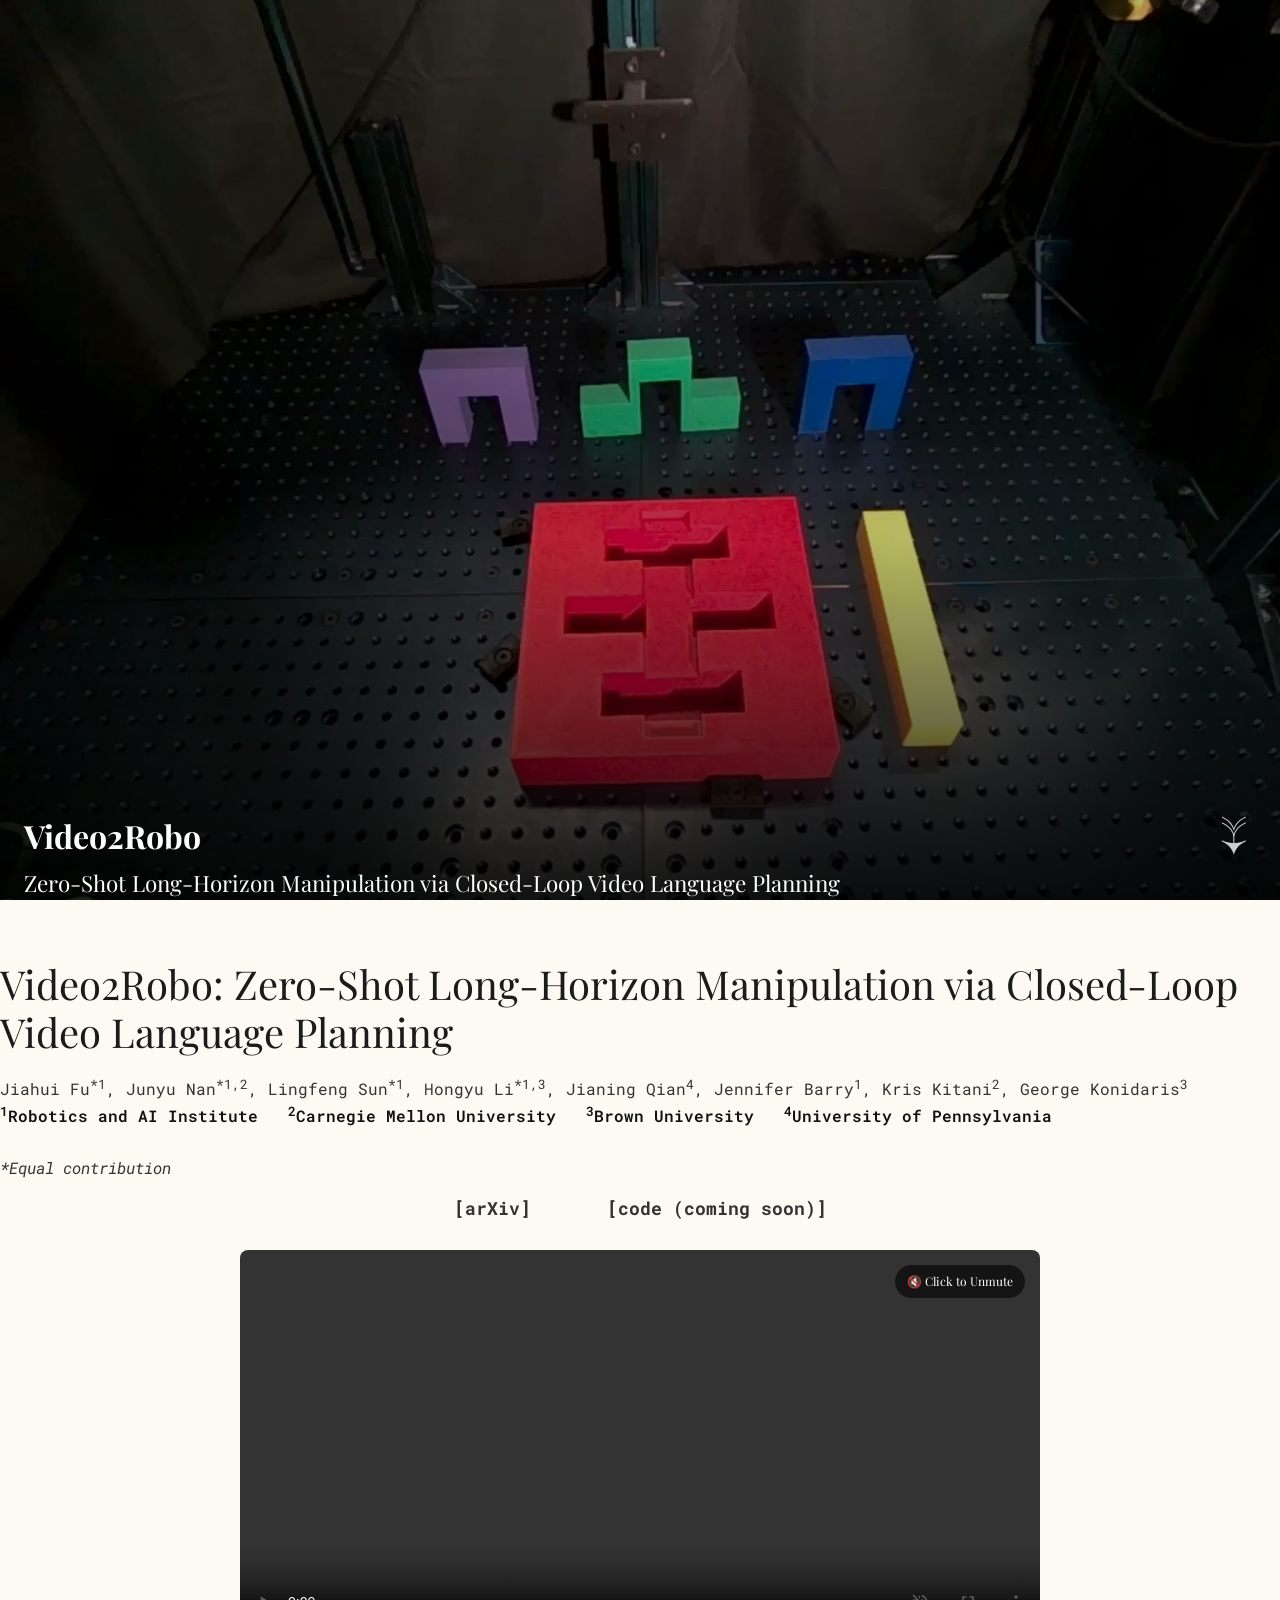
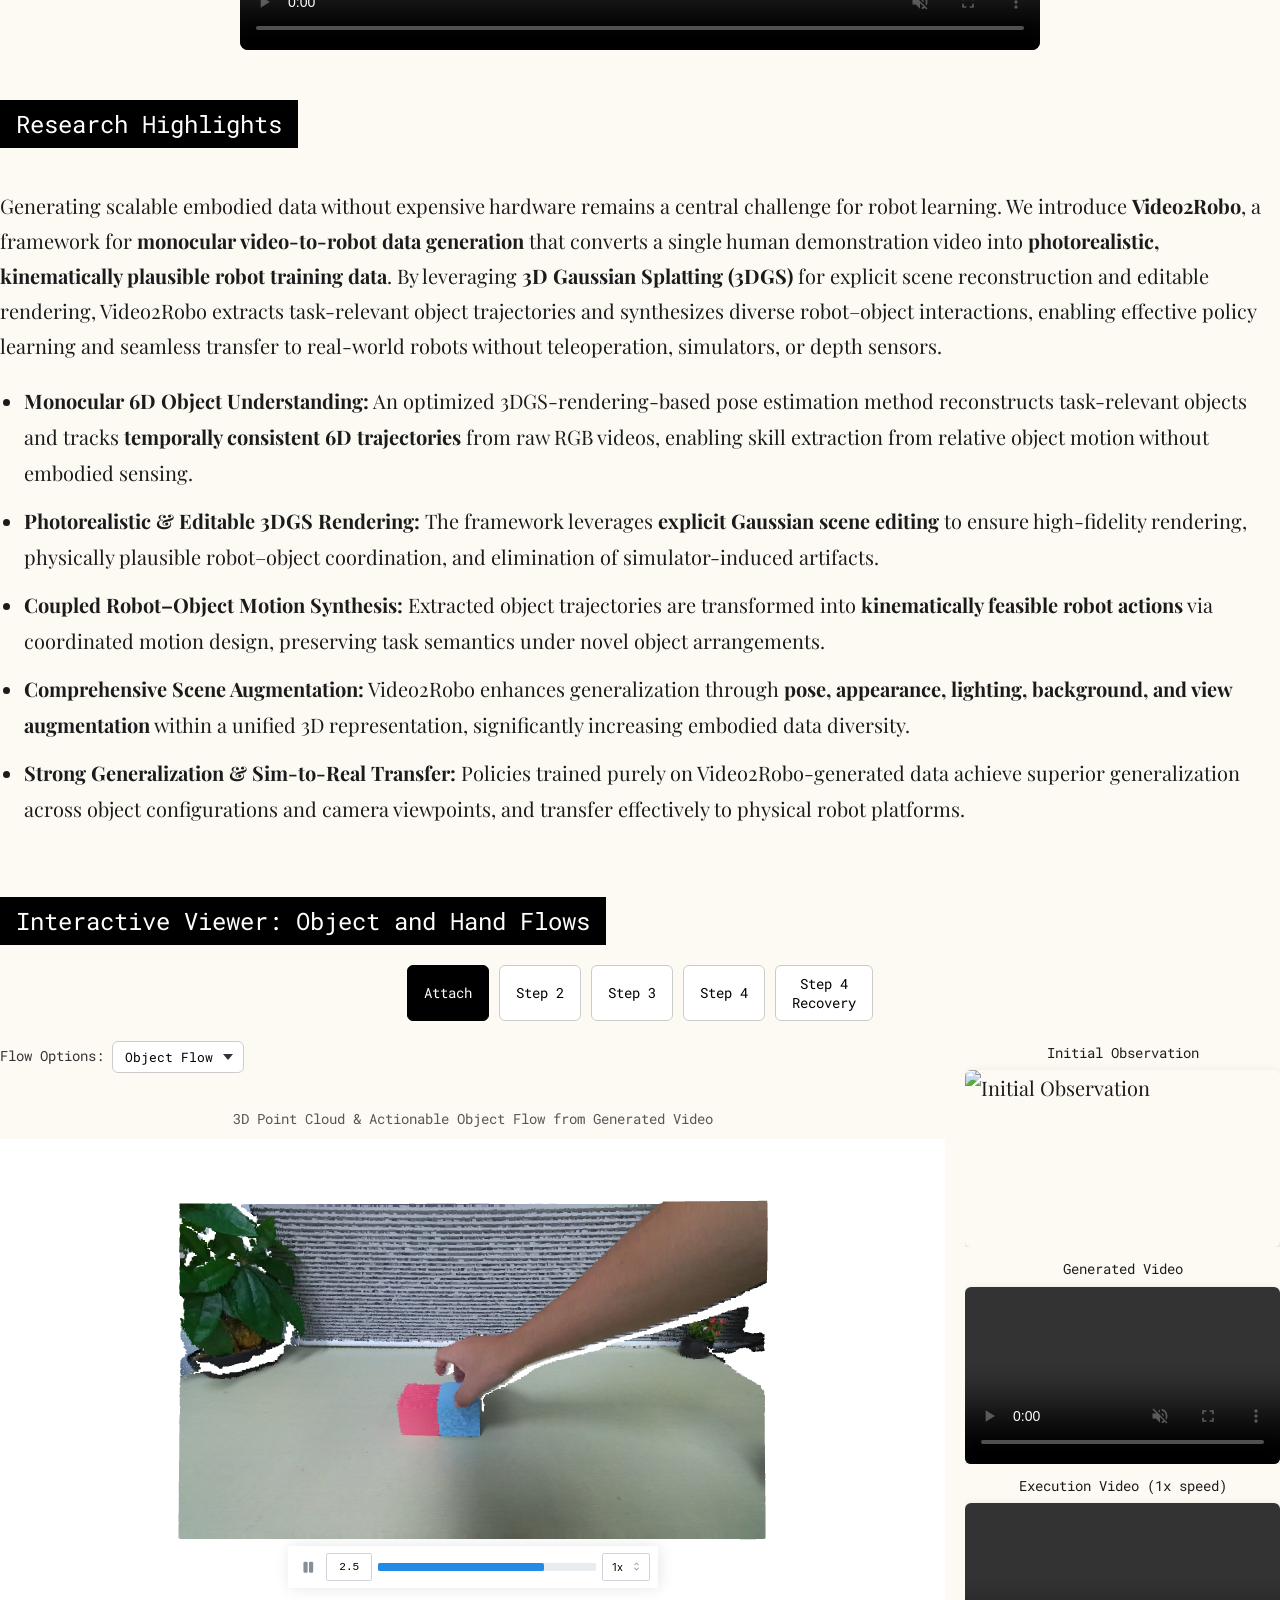
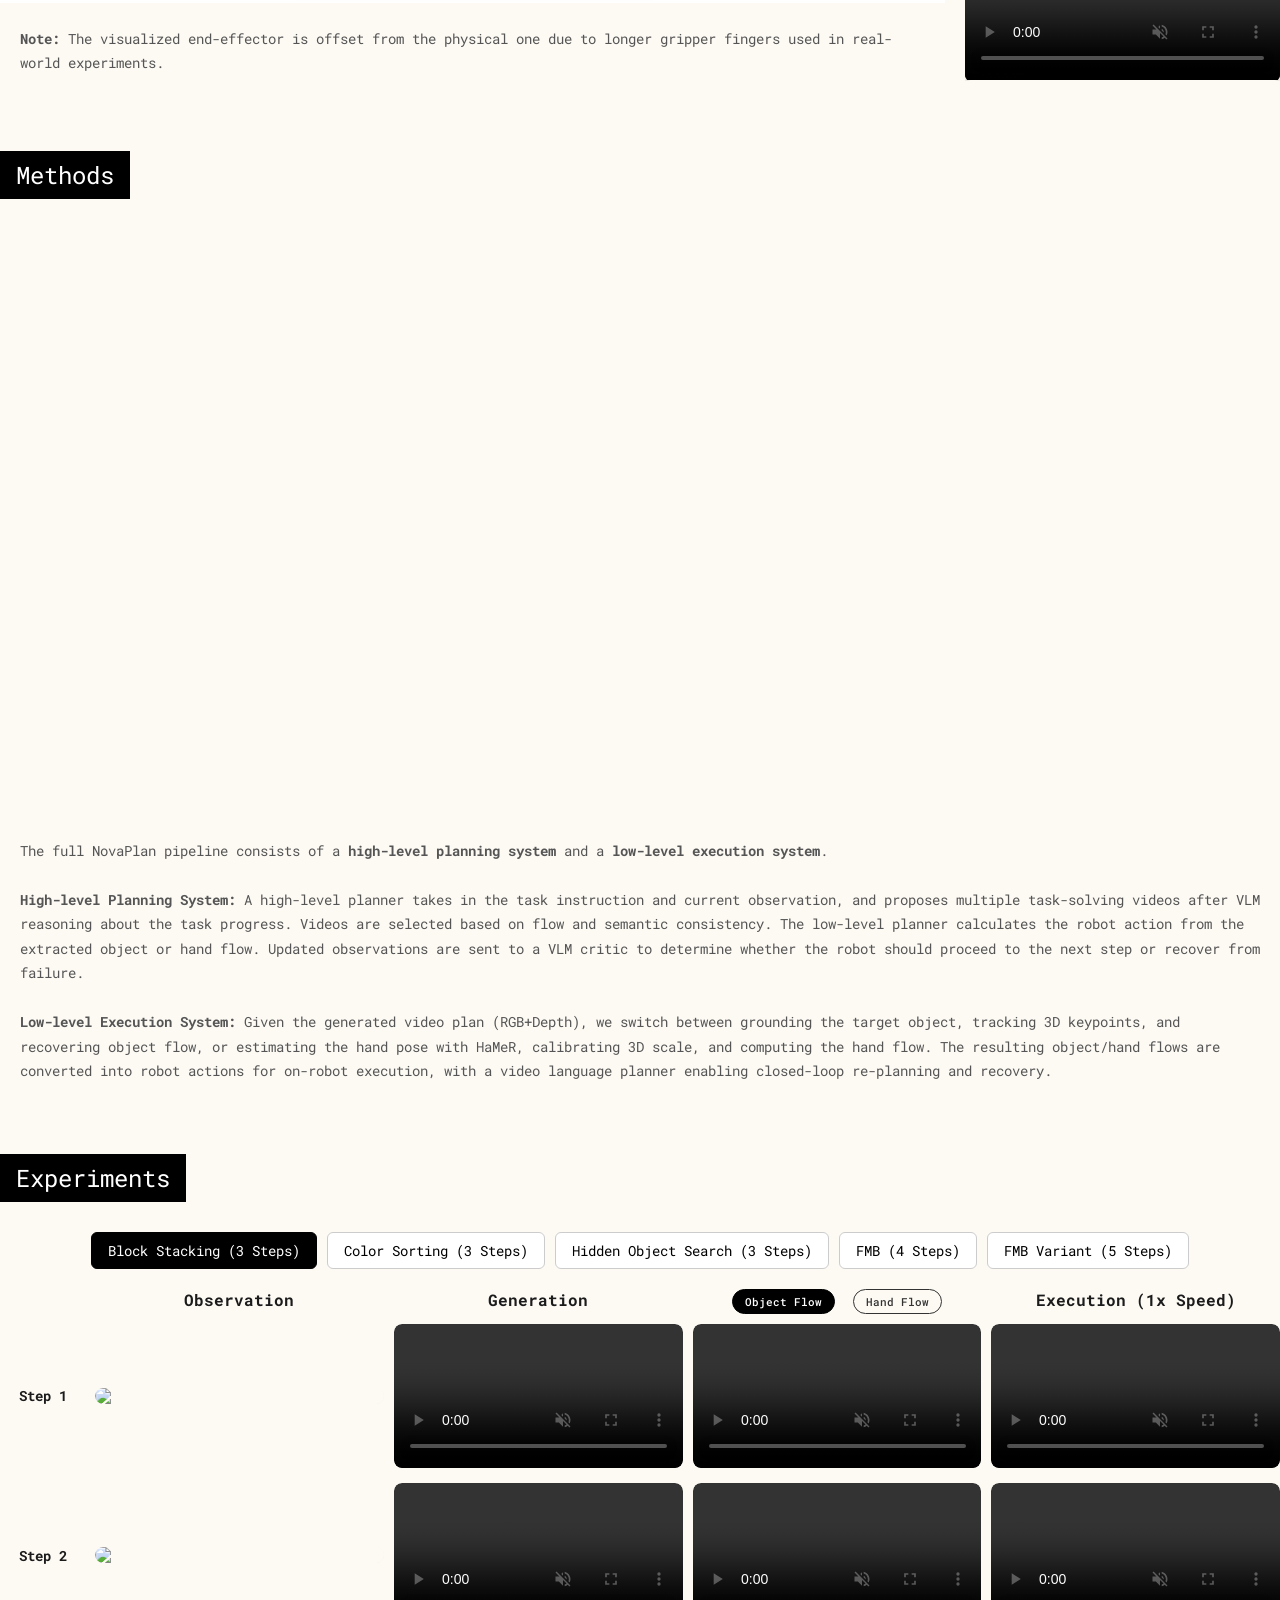
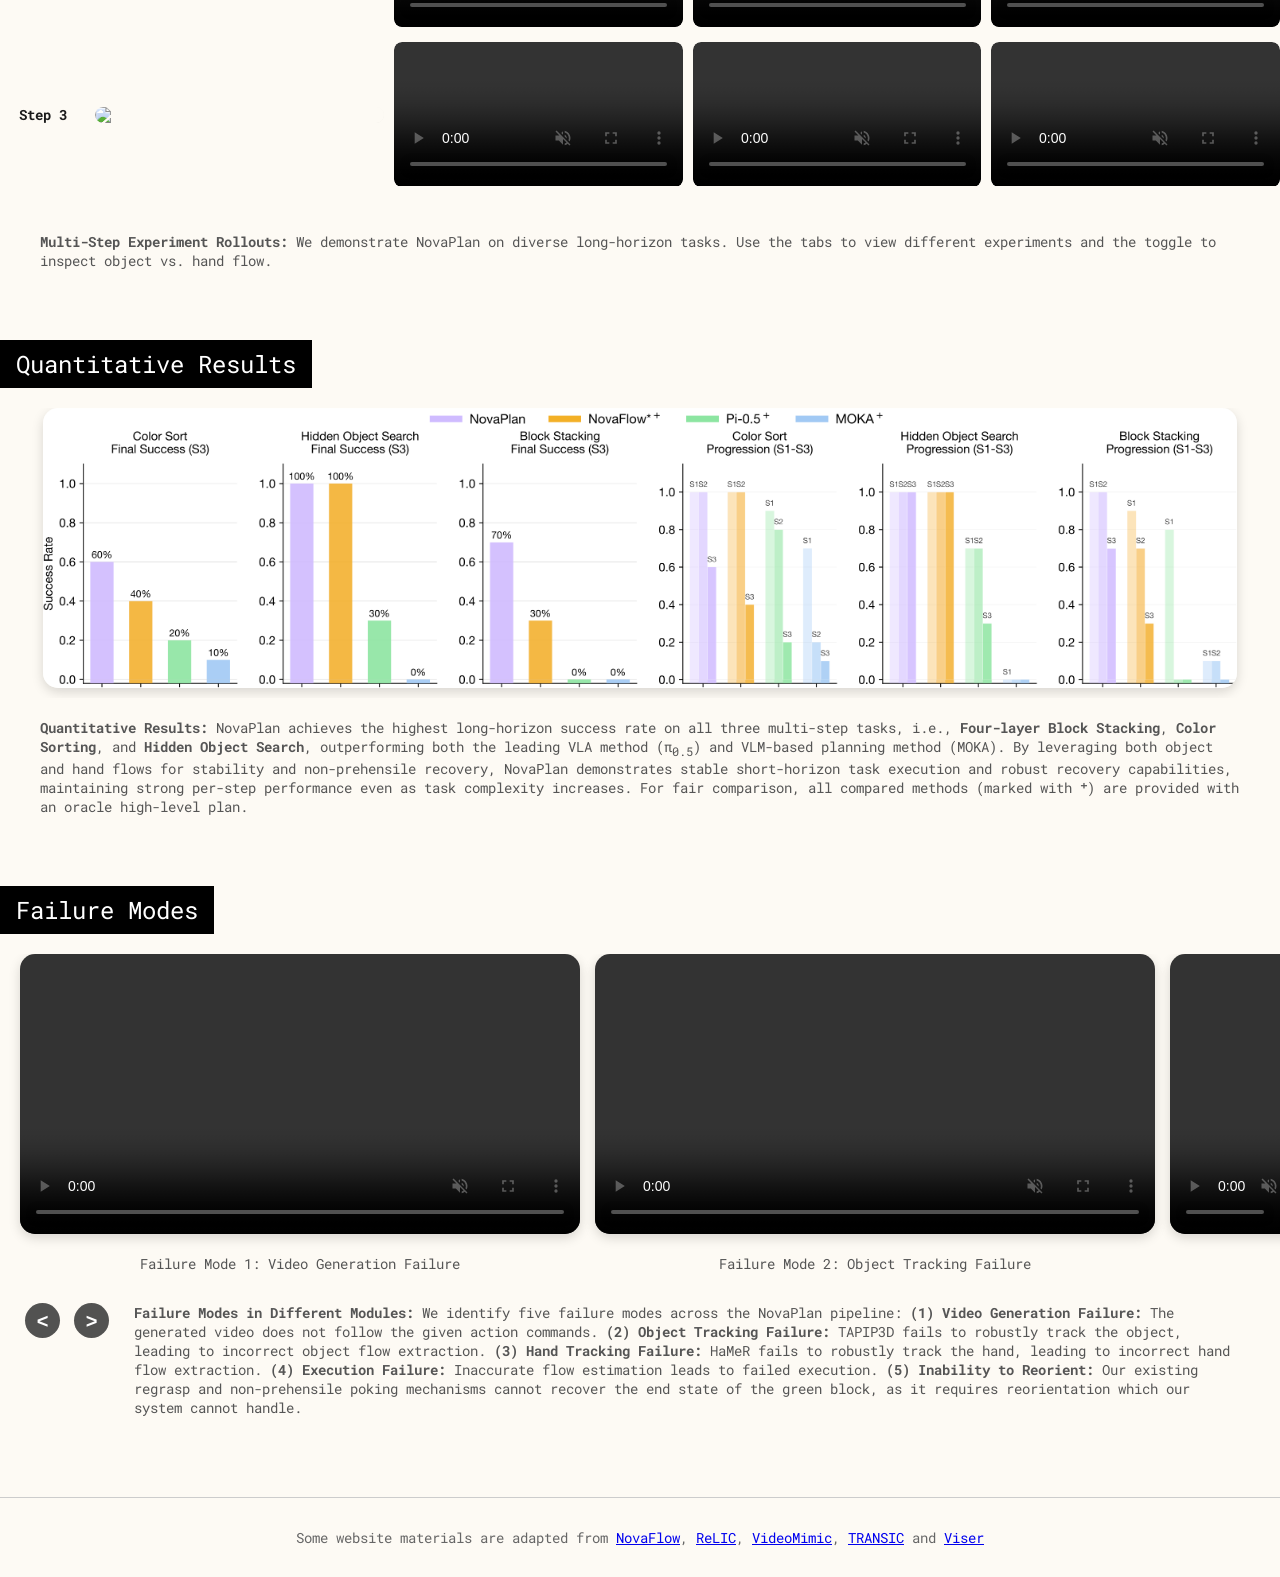
==== commit 023b9c40: "记得viser版本下1.0.21" ====
--- a/index.html
+++ b/index.html
@@ -55,14 +55,15 @@
   <div id="content" style="display:block;">
     <!-- HERO -->
     <header class="full-page-image" id="hero">
-      <video id="bg-video" preload="metadata" poster="assets/img/0.jpg" autoplay muted playsinline loop>
+      <video id="bg-video" preload="metadata" poster="assets/img/cover.png" autoplay muted playsinline loop>
         <!-- Replace with your project hero video -->
-        <source src="assets/mp4/sample.mp4" type="video/mp4" />
+        <source src="assets/mp4/hero_video.mp4" type="video/mp4" />
       </video>
       <div class="overlay"></div>
       <div class="bottom-overlay" style="padding:0 24px;">
-        <h1>Video2Robo<br /><span style="font-size: 0.7em; font-weight: 300;">3DGS-based Synthetic Data from One Video Enables Scalable
-Robot Learning</span></h1>
+        <h1>Video2Robo<br /><span style="font-size: 0.7em; font-weight: 300;">
+        Zero-Shot Long-Horizon Manipulation via Closed-Loop Video Language Planning
+        </span></h1>
       </div>
       <!-- Scroll indicator -->
       <div class="scroll-indicator" onclick="scrollToContent()">
@@ -74,14 +75,18 @@
     <main class="main-content">
       <!-- <div class="hero-text">Versatile Loco-Manipulation through Flexible Interlimb Coordination</div> -->
 
-      <div class="sub-hero-text">Video2Robo: 3DGS-based Synthetic Data from One Video Enables Scalable
-Robot Learning</div>
+      <div class="sub-hero-text">
+      Video2Robo: Zero-Shot Long-Horizon Manipulation
+      via Closed-Loop Video Language Planning
+      </div>
 
       <div class="authors">
-        <a href="https://jiahui-fu.github.io/" target="_blank">Yinan Deng</a><sup>1</sup>,
-        <a href="https://scholar.google.com/citations?user=Cvn7Y5YAAAAJ&hl=en" target="_blank">Kejia Hu</a><sup>2</sup>,
-        <a href="https://lingfeng.moe/" target="_blank">Ye Chen</a><sup>3</sup>,
-        <a href="https://lhy.xyz/" target="_blank">Jianyu Dou</a><sup>4</sup>,
+        <a href="https://jiahui-fu.github.io/" target="_blank">Jiahui
+          Fu</a><sup>*1</sup>,
+        <a href="https://scholar.google.com/citations?user=Cvn7Y5YAAAAJ&hl=en" target="_blank">Junyu
+          Nan</a><sup>*1,2</sup>,
+        <a href="https://lingfeng.moe/" target="_blank">Lingfeng Sun</a><sup>*1</sup>,
+        <a href="https://lhy.xyz/" target="_blank">Hongyu Li</a><sup>*1,3</sup>,
         <a href="https://scholar.google.com/citations?user=o67NTxYAAAAJ&hl=en" target="_blank">Jianing
           Qian</a><sup>4</sup>,
         <a href="https://www.linkedin.com/in/jennifer-barry-742a0799/" target="_blank">Jennifer Barry</a><sup>1</sup>,
@@ -112,7 +117,7 @@
       </div>
 
       <div class="tagline" id="abstract">Research Highlights</div>
-      <div class="section">
+            <div class="section">
         <p>
           Generating scalable embodied data without expensive hardware remains a central challenge for robot learning.
           We introduce <b>Video2Robo</b>, a framework for <b>monocular video-to-robot data generation</b> that converts
@@ -152,8 +157,6 @@
         </ul>
       </div>
 
-
-
       <div class="tagline" id="interactive-viewer">Interactive Viewer: Object and Hand Flows</div>
       <!-- TODO: add starting image + generated video + execution video -->
       <div class="section">
@@ -253,7 +256,7 @@
               <div class="asset-col" style="flex: 1;">Execution (1x Speed)</div>
             </div>
             <div class="step-row" style="display: flex; gap: 10px; margin-bottom: 15px; align-items: center;">
-              <div class="step-label">Attach
+              <div class="step-label">Step 1
               </div>
               <div class="asset-col" style="flex: 1;"><img src="assets/mp4/block_stacking/step_1/start.png"
                   style="width: 100%; border-radius: 8px;"></div>
@@ -319,7 +322,7 @@
               <div class="asset-col" style="flex: 1;">Execution (1x Speed)</div>
             </div>
             <div class="step-row" style="display: flex; gap: 10px; margin-bottom: 15px; align-items: center;">
-              <div class="step-label">Attach
+              <div class="step-label">Step 1
               </div>
               <div class="asset-col" style="flex: 1;"><img src="assets/mp4/color_sorting/step_1/start.png"
                   style="width: 100%; border-radius: 8px;"></div>
@@ -382,7 +385,7 @@
               <div class="asset-col" style="flex: 1;">Execution (1x Speed)</div>
             </div>
             <div class="step-row" style="display: flex; gap: 10px; margin-bottom: 15px; align-items: center;">
-              <div class="step-label">Attach
+              <div class="step-label">Step 1
               </div>
               <div class="asset-col" style="flex: 1; position: relative;">
                 <img id="img_search_step1" src="assets/mp4/hidden_object_search/step_1/start_front_view.png"
@@ -491,7 +494,7 @@
               <div class="asset-col" style="flex: 1;">Execution (1x Speed)</div>
             </div>
             <div class="step-row" style="display: flex; gap: 10px; margin-bottom: 15px; align-items: center;">
-              <div class="step-label">Attach
+              <div class="step-label">Step 1
               </div>
               <div class="asset-col" style="flex: 1;"><img src="assets/mp4/fmb_real/step_1/start.png"
                   style="width: 100%; border-radius: 8px;"></div>
@@ -570,7 +573,7 @@
               <div class="asset-col" style="flex: 1;">Execution (1x Speed)</div>
             </div>
             <div class="step-row" style="display: flex; gap: 10px; margin-bottom: 15px; align-items: center;">
-              <div class="step-label">Attach
+              <div class="step-label">Step 1
               </div>
               <div class="asset-col" style="flex: 1;"><img src="assets/mp4/fmb_fake/step_1/start.png"
                   style="width: 100%; border-radius: 8px;"></div>
@@ -771,4 +774,4 @@
   <script src="assets/js/gallery-switcher-v2.js?v=2"></script>
 </body>
 
-</html>
+</html>
--- a/style.css
+++ b/style.css
@@ -68,7 +68,7 @@
   width: 100%;
   height: 100%;
   object-fit: cover;
-  opacity: 1;
+  opacity: 0;
   transition: opacity 1s ease;
   z-index: -1
 }
@@ -806,4 +806,4 @@
 
 .view-toggle button:hover:not(.active) {
   color: #fff;
-}
+}
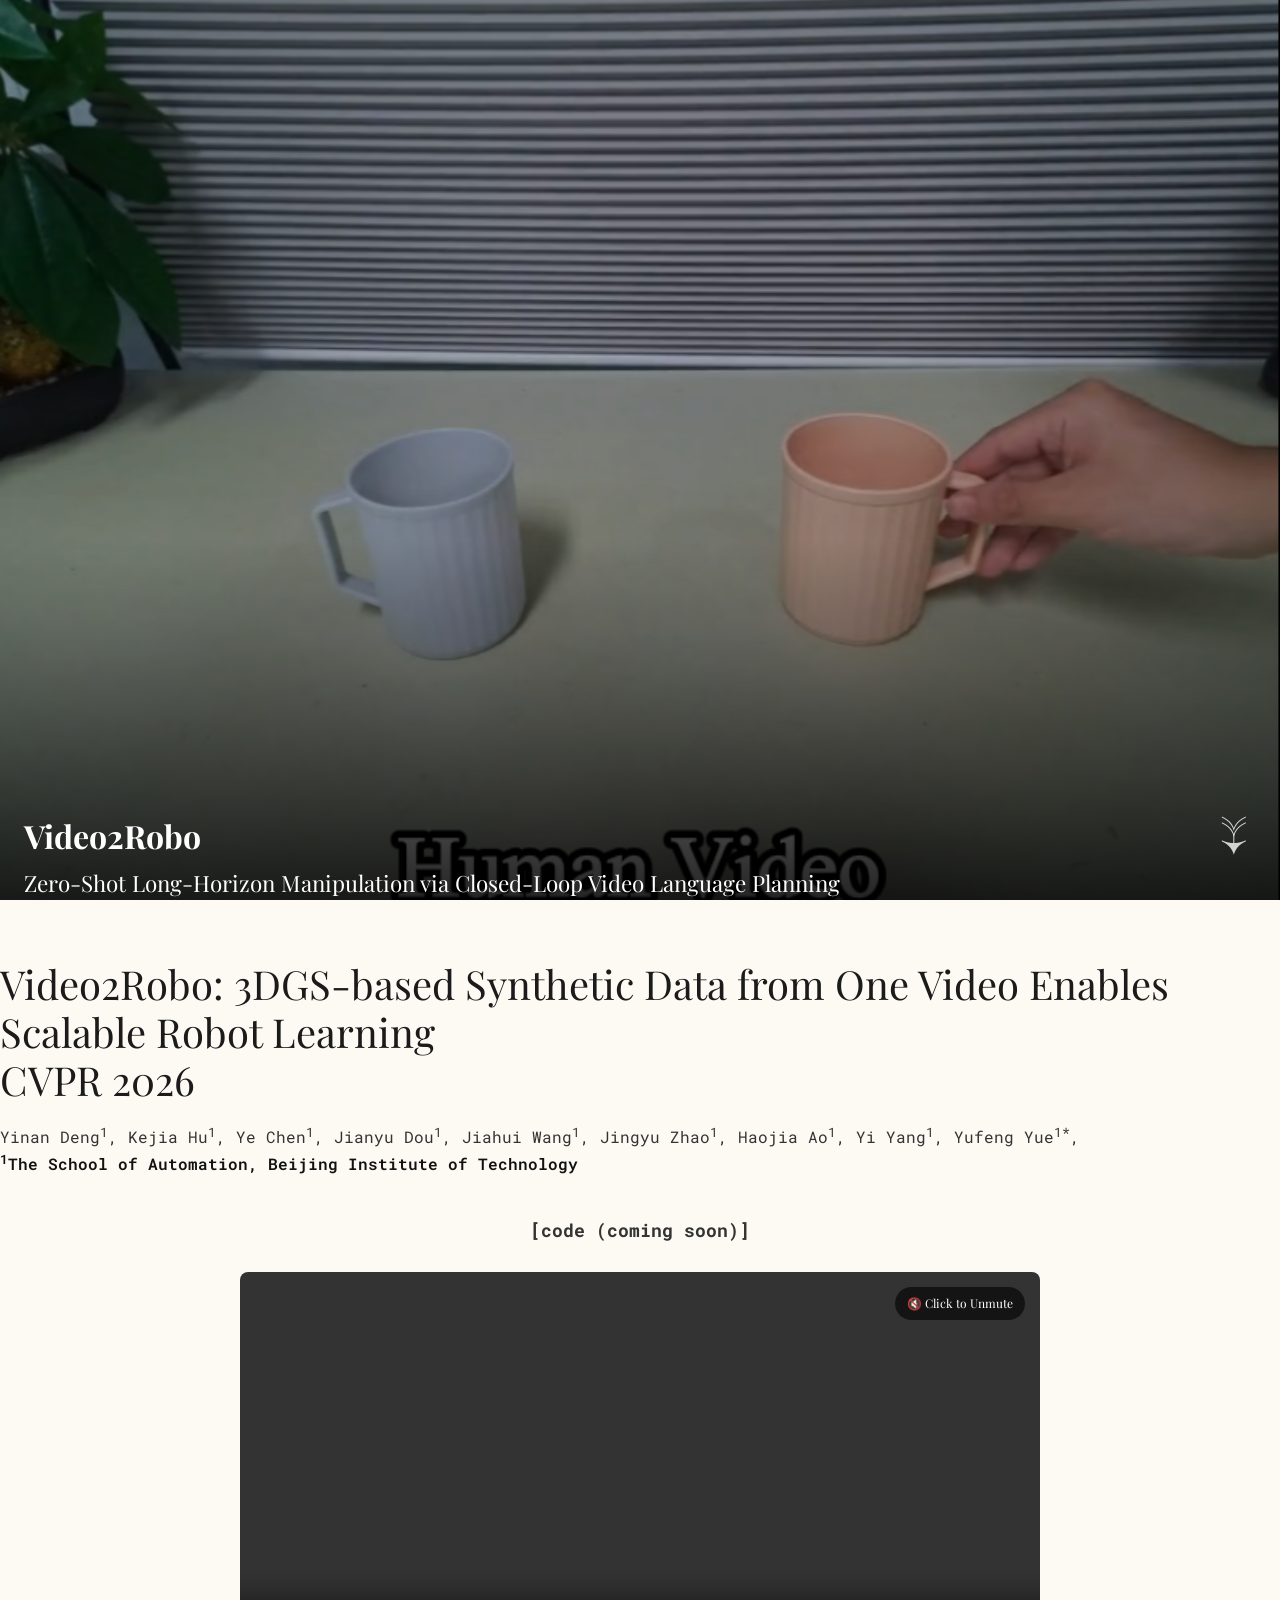
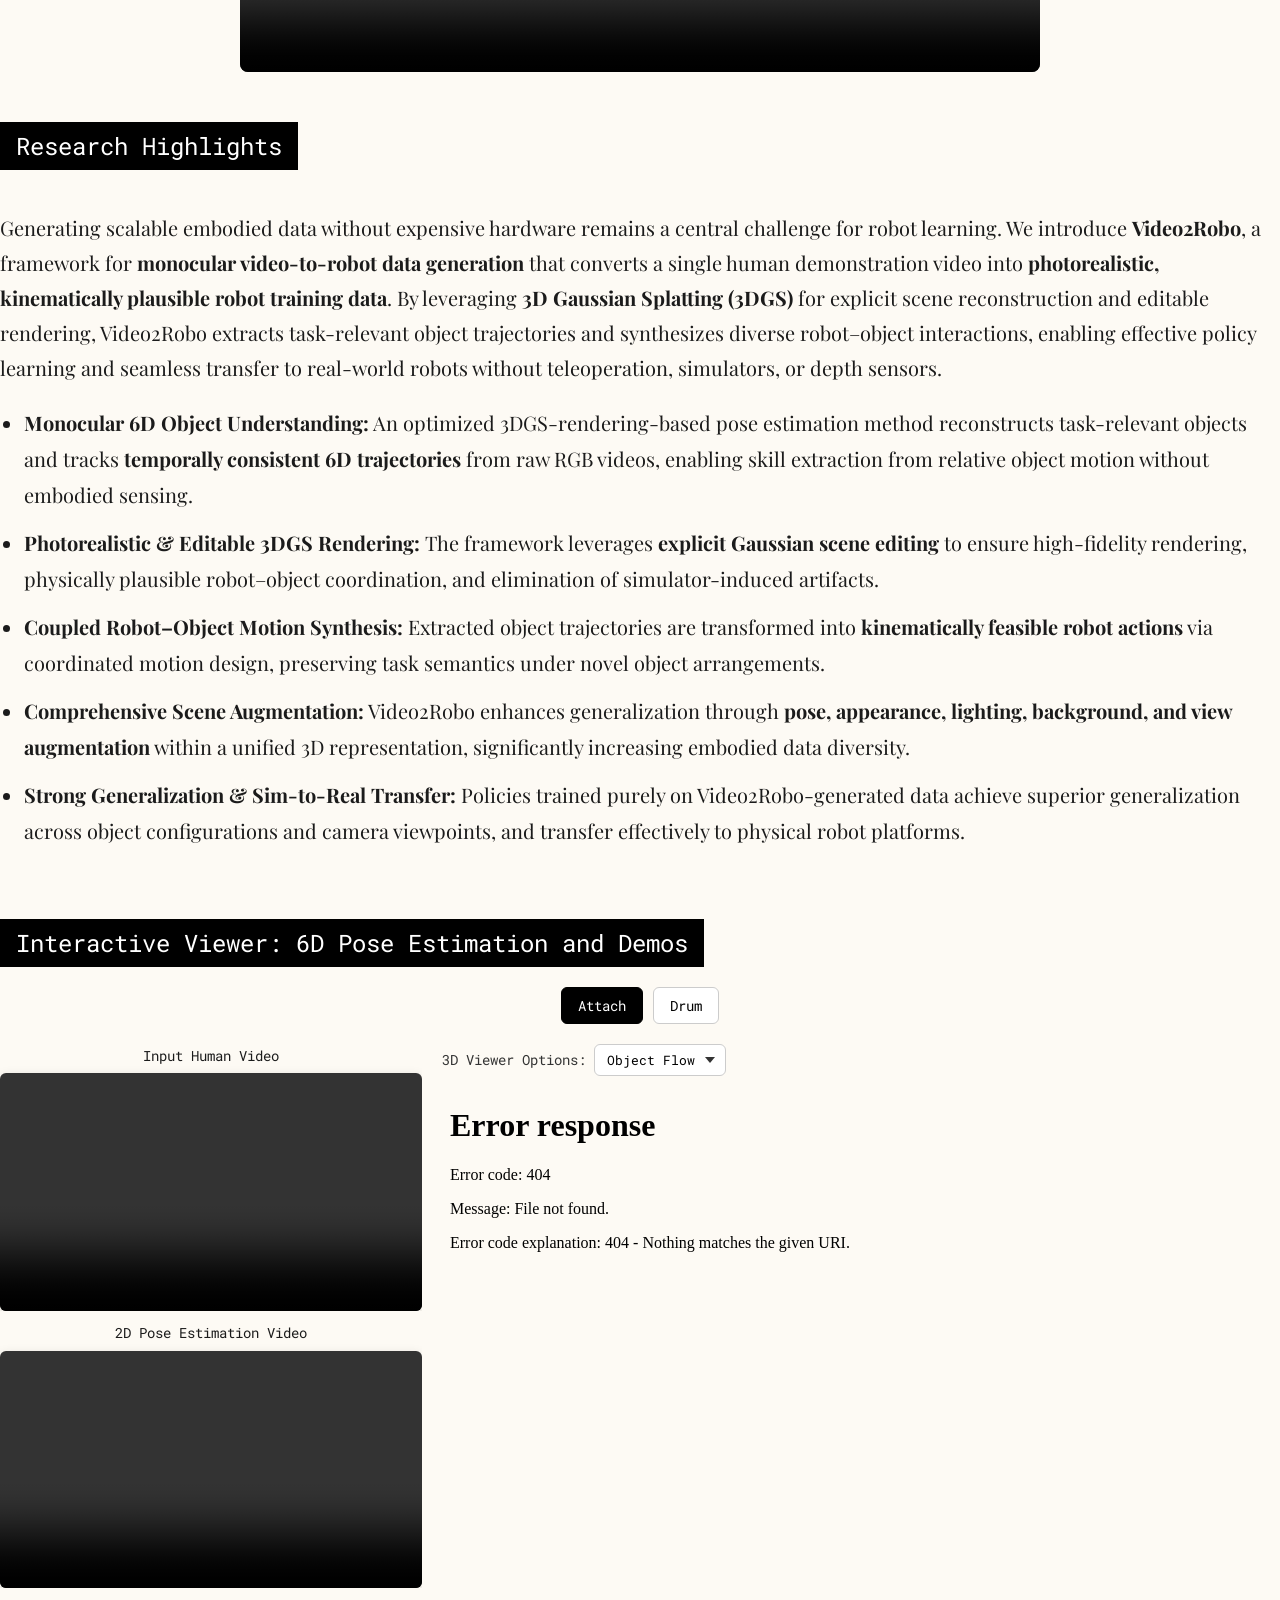
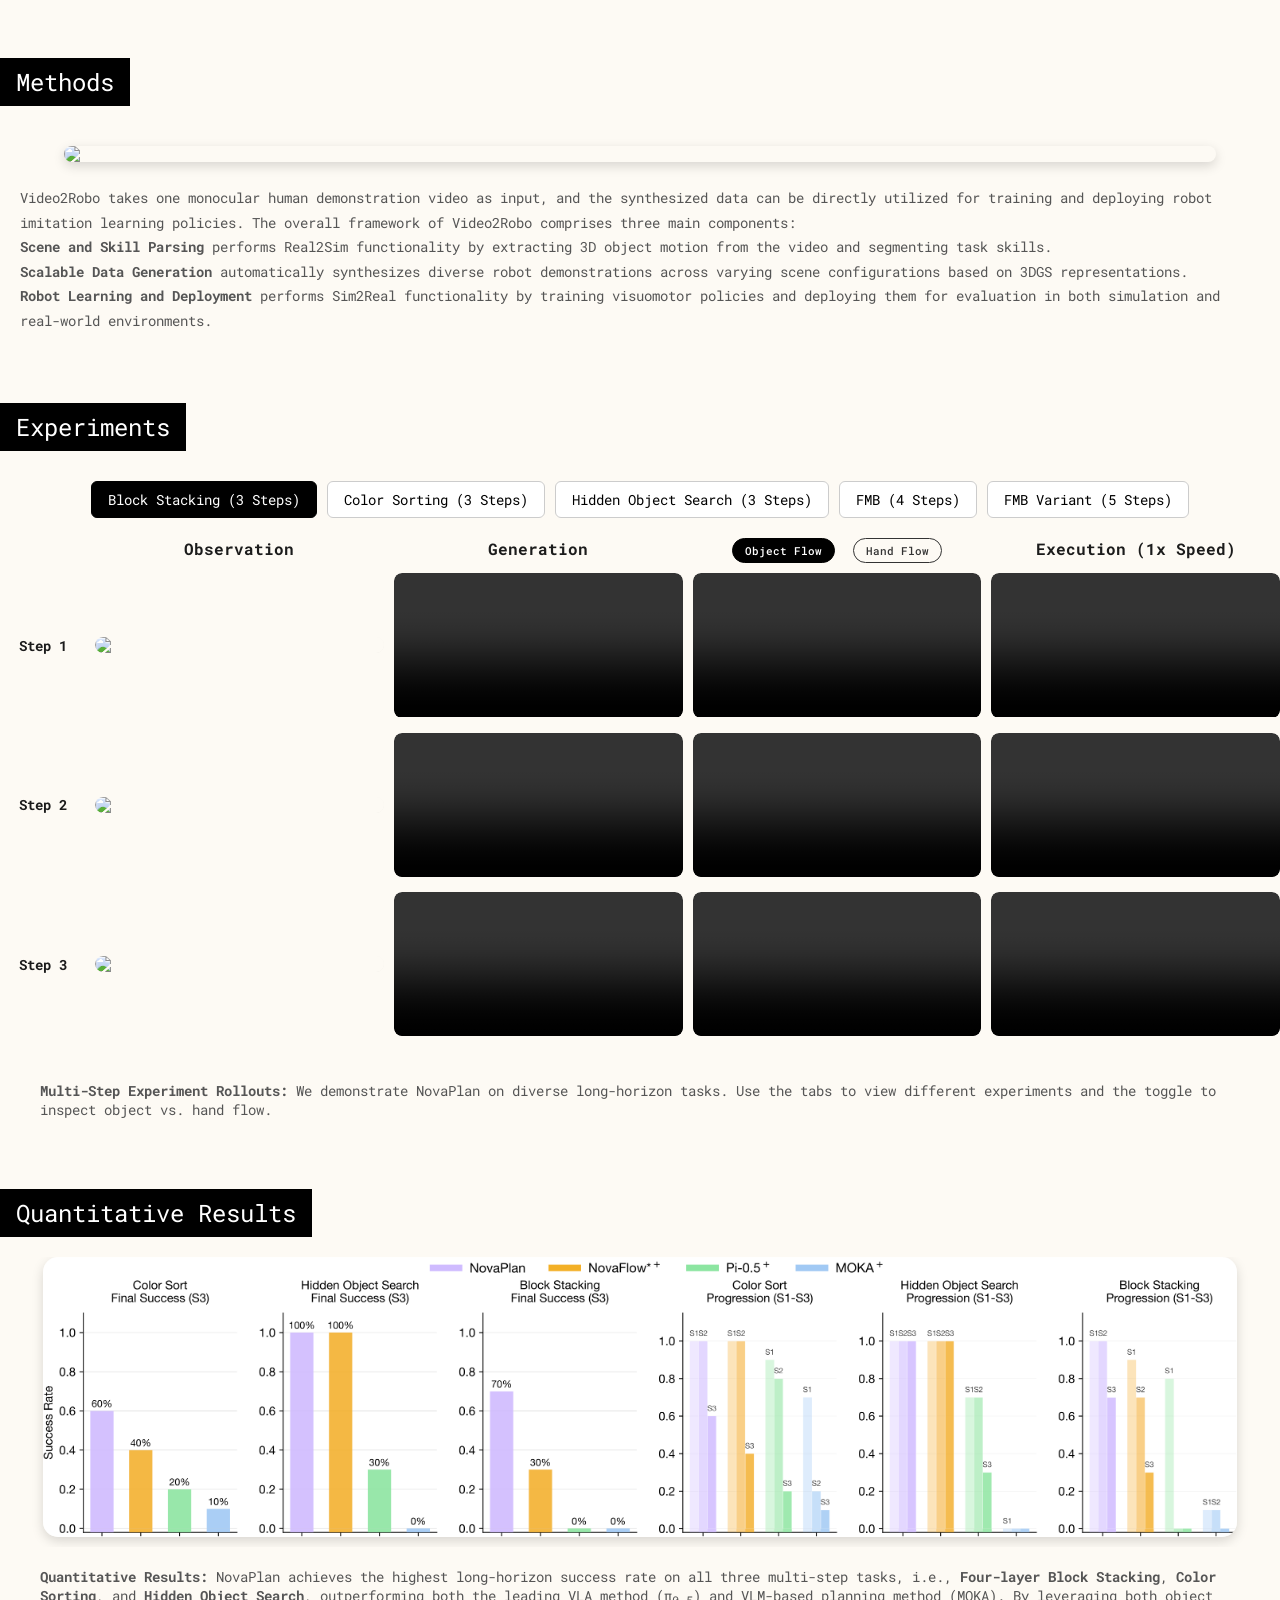
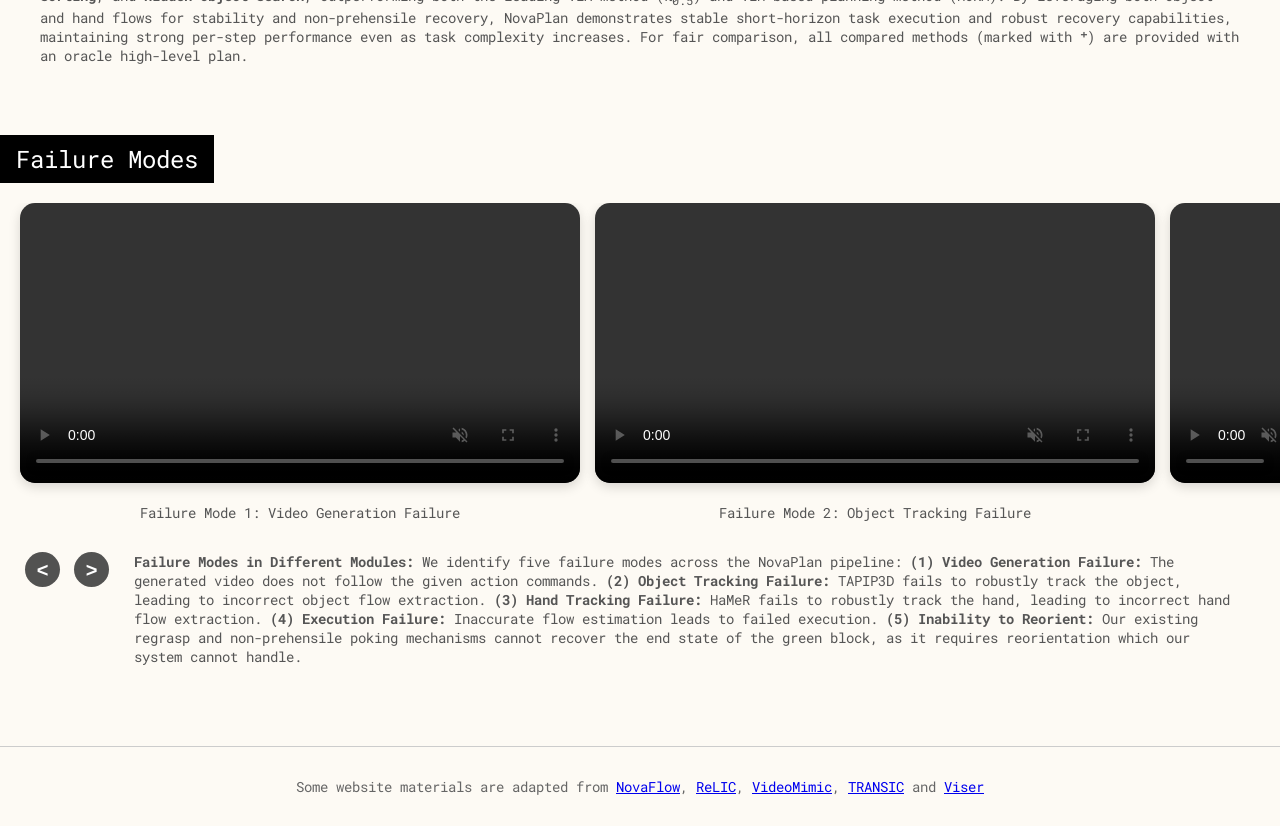
==== commit 21a3ceba: "dyn_update" ====
--- a/index.html
+++ b/index.html
@@ -57,7 +57,7 @@
     <header class="full-page-image" id="hero">
       <video id="bg-video" preload="metadata" poster="assets/img/cover.png" autoplay muted playsinline loop>
         <!-- Replace with your project hero video -->
-        <source src="assets/mp4/hero_video.mp4" type="video/mp4" />
+        <source src="assets/mp4/cover.mp4" type="video/mp4" />
       </video>
       <div class="overlay"></div>
       <div class="bottom-overlay" style="padding:0 24px;">
@@ -76,36 +76,35 @@
       <!-- <div class="hero-text">Versatile Loco-Manipulation through Flexible Interlimb Coordination</div> -->
 
       <div class="sub-hero-text">
-      Video2Robo: Zero-Shot Long-Horizon Manipulation
-      via Closed-Loop Video Language Planning
+      Video2Robo: 3DGS-based Synthetic Data from One Video Enables Scalable Robot Learning <br>
+      CVPR 2026
       </div>
 
       <div class="authors">
-        <a href="https://jiahui-fu.github.io/" target="_blank">Jiahui
-          Fu</a><sup>*1</sup>,
-        <a href="https://scholar.google.com/citations?user=Cvn7Y5YAAAAJ&hl=en" target="_blank">Junyu
-          Nan</a><sup>*1,2</sup>,
-        <a href="https://lingfeng.moe/" target="_blank">Lingfeng Sun</a><sup>*1</sup>,
-        <a href="https://lhy.xyz/" target="_blank">Hongyu Li</a><sup>*1,3</sup>,
-        <a href="https://scholar.google.com/citations?user=o67NTxYAAAAJ&hl=en" target="_blank">Jianing
-          Qian</a><sup>4</sup>,
-        <a href="https://www.linkedin.com/in/jennifer-barry-742a0799/" target="_blank">Jennifer Barry</a><sup>1</sup>,
-        <a href="https://kriskitani.github.io/" target="_blank">Kris Kitani</a><sup>2</sup>,
-        <a href="https://cs.brown.edu/people/gdk/" target="_blank">George Konidaris</a><sup>3</sup>
-        <div class="affiliation"><sup>1</sup>Robotics and AI Institute&nbsp;&nbsp;&nbsp;<sup>2</sup>Carnegie Mellon
-          University&nbsp;&nbsp;&nbsp;<sup>3</sup>Brown University&nbsp;&nbsp;&nbsp;<sup>4</sup>University of
-          Pennsylvania</div><br />
-        <div class="equal-contribution"><i>*Equal contribution</i></div>
-      </div>
+        <a href="https://bit-dyn.github.io/" target="_blank">Yinan Deng</a><sup>1</sup>,
+        <a target="_blank"> Kejia Hu</a><sup>1</sup>,
+        <a target="_blank">Ye Chen</a><sup>1</sup>,
+        <a target="_blank"> Jianyu Dou</a><sup>1</sup>,
+        <a target="_blank">Jiahui Wang</a><sup>1</sup>,
+        <a target="_blank"> Jingyu Zhao</a><sup>1</sup>,
+        <a target="_blank">Haojia Ao</a><sup>1</sup>,
+        <a target="_blank">Yi Yang</a><sup>1</sup>,
+        <a href="https://yfyue-bit.github.io/" target="_blank">Yufeng Yue</a><sup>1*</sup>,
+        
+        <div class="affiliation"><sup>1</sup>The School of Automation, Beijing Institute of Technology&nbsp;&nbsp;&nbsp;</div><br />
+      </div>
+
+      
+
 
       <div class="quick-links">
-        <a href="https://arxiv.org/abs/2602.20119" target="_blank">[arXiv]</a>
+        <!-- <a href="https://arxiv.org/abs/xxxx" target="_blank">[arXiv]</a> -->
         <a href="#" onclick="return false;">[code (coming soon)]</a>
       </div>
 
       <div class="section" id="intro-video-section"
         style="text-align: center; position: relative; max-width: 800px; margin: 0 auto; overflow: hidden; border-radius: 8px; background: white;">
-        <video id="intro-video" src="assets/mp4/webpage_video.mp4" controls autoplay muted playsinline loop
+        <video id="intro-video" src="assets/mp4/video2robo.mp4" controls autoplay muted playsinline loop
           style="width: 100%; display: block; background: white; object-fit: contain;"></video>
 
         <!-- Audio Indicator -->
@@ -157,73 +156,77 @@
         </ul>
       </div>
 
-      <div class="tagline" id="interactive-viewer">Interactive Viewer: Object and Hand Flows</div>
+      <div class="tagline" id="interactive-viewer">Interactive Viewer: 6D Pose Estimation and Demos</div>
       <!-- TODO: add starting image + generated video + execution video -->
       <div class="section">
         <div class="task-selector" id="task-buttons">
-          <button type="button" class="task-button active" data-value="step_1">Attach</button>
-          <button type="button" class="task-button" data-value="step_2">Step 2</button>
-          <button type="button" class="task-button" data-value="step_3">Step 3</button>
-          <button type="button" class="task-button" data-value="step_4">Step 4</button>
-          <button type="button" class="task-button" data-value="step_4_recovery">Step 4<br>Recovery</button>
+          <button type="button" class="task-button active" data-value="Attach">Attach</button>
+          <button type="button" class="task-button" data-value="Drum">Drum</button>
+          <!-- <button type="button" class="task-button" data-value="step_3">Place</button>
+          <button type="button" class="task-button" data-value="step_4">Pour</button>
+          <button type="button" class="task-button" data-value="step_4">Stack</button>
+          <button type="button" class="task-button" data-value="step_4">Sweep</button> -->
         </div>
         <div class="viewer-container">
+          <div class="media-column">
+            <!-- <div class="media-item">
+              <p>Initial Observation</p>
+              <img id="initial-observation" alt="Initial Observation">
+            </div> -->
+            <div class="media-item">
+              <p>Input Human Video</p>
+              <video id="input-video" controls autoplay muted playsinline loop></video>
+            </div>
+            <div class="media-item">
+              <p>2D Pose Estimation Video</p>
+              <video id="pose-video" controls autoplay muted playsinline loop></video>
+            </div>
+            <!-- <div class="media-item">
+              <p>Input Human Video</p>
+              <video id="generated-video" controls autoplay muted playsinline loop></video>
+              <div id="interactive-view-toggle" class="view-toggle" style="display: none;">
+                <button class="active" onclick="switchInteractiveView('front')">Front View</button>
+                <button onclick="switchInteractiveView('side')">Side View</button>
+              </div>
+            </div> -->
+          </div>
           <div class="viewer-main">
             <div class="trajectory-selector">
-              <label for="trajectory-type">Flow Options:</label>
+              <label for="trajectory-type">3D Viewer Options:</label>
               <select id="trajectory-type">
                 <option value="object">Object Flow</option>
                 <option value="hand">Hand Flow</option>
               </select>
             </div>
-            <p class="figure-caption" style="margin-bottom: 8px; text-align: center;">
+            <!-- <p class="figure-caption" style="margin-bottom: 8px; text-align: center;">
               3D Point Cloud &amp; <span id="flow-type-label">Actionable Object Flow</span> from Generated Video
-            </p>
+            </p> -->
             <iframe id="task-viewer" style="display: block; width: 100%; height: 500px; border: none;"></iframe>
-            <p class="figure-caption" style="text-align: left;">
+            <!-- <p class="figure-caption" style="text-align: left;">
               <b>Note:</b> The visualized end-effector is offset from the physical one due to longer gripper fingers
               used in real-world experiments.
-            </p>
-          </div>
-          <div class="media-column">
-            <div class="media-item">
-              <p>Initial Observation</p>
-              <img id="initial-observation" alt="Initial Observation">
-            </div>
-            <div class="media-item">
-              <p>Generated Video</p>
-              <video id="generated-video" controls autoplay muted playsinline loop></video>
-            </div>
-            <div class="media-item">
-              <p>Execution Video (1x speed)</p>
-              <video id="execution-video" controls autoplay muted playsinline loop></video>
-              <div id="interactive-view-toggle" class="view-toggle" style="display: none;">
-                <button class="active" onclick="switchInteractiveView('front')">Front View</button>
-                <button onclick="switchInteractiveView('side')">Side View</button>
-              </div>
-            </div>
+            </p> -->
           </div>
         </div>
       </div>
 
       <div class="tagline" id="methods">Methods</div>
-      <!-- TODO: use ppt do a gif -->
       <div class="section">
-        <video src="assets/mp4/method_gif.mp4" style="width: 90%; display: block; margin: 20px auto 10px auto;" autoplay
-          muted playsinline loop></video>
+        <img src="assets/mp4/method.gif" style="width: 90%; display: block; margin: 20px auto 10px auto;" autoplay
+          muted playsinline loop>
         <p class="figure-caption">
-          The full NovaPlan pipeline consists of a <b>high-level planning system</b> and a <b>low-level execution
-            system</b>. <br><br>
-          <b>High-level Planning System:</b> A high-level planner takes in the task instruction and current observation,
-          and proposes multiple task-solving videos after VLM reasoning about the task progress. Videos are selected
-          based on flow and semantic consistency. The low-level planner calculates the robot action from the extracted
-          object or hand flow. Updated observations are sent to a VLM critic to determine whether the robot should
-          proceed to the next step or recover from failure.
-          <br><br>
-          <b>Low-level Execution System:</b> Given the generated video plan (RGB+Depth), we switch between grounding the
-          target object, tracking 3D keypoints, and recovering object flow, or estimating the hand pose with HaMeR,
-          calibrating 3D scale, and computing the hand flow. The resulting object/hand flows are converted into robot
-          actions for on-robot execution, with a video language planner enabling closed-loop re-planning and recovery.
+          Video2Robo takes one monocular human demonstration video as input, and the synthesized data can be directly
+           utilized for training and deploying robot imitation learning policies.
+          The overall framework of Video2Robo comprises three main components:
+          <br>
+          <b>Scene and Skill Parsing</b> performs Real2Sim functionality by extracting 3D object motion from 
+          the video and segmenting task skills.
+          <br>
+          <b>Scalable Data Generation</b> automatically synthesizes diverse robot demonstrations across varying
+          scene configurations based on 3DGS representations.
+          <br>
+          <b>Robot Learning and Deployment</b> performs Sim2Real functionality by training visuomotor policies
+          and deploying them for evaluation in both simulation and real-world environments.
         </p>
       </div>
 
--- a/style.css
+++ b/style.css
@@ -434,12 +434,12 @@
 }
 
 #task-viewer {
-  flex: 3;
+  flex: 2;
   /* Takes up 3/4 of the space */
 }
 
 .viewer-main {
-  flex: 3;
+  flex: 2;
   display: flex;
   flex-direction: column;
 }
@@ -461,13 +461,13 @@
 }
 
 .media-column {
-  flex: 1;
+  flex: 2;
   /* Takes up 1/4 of the space */
   display: flex;
   flex-direction: column;
   gap: 10px;
   align-items: stretch;
-  max-width: 25%;
+  max-width: 33%;
 }
 
 .media-item {
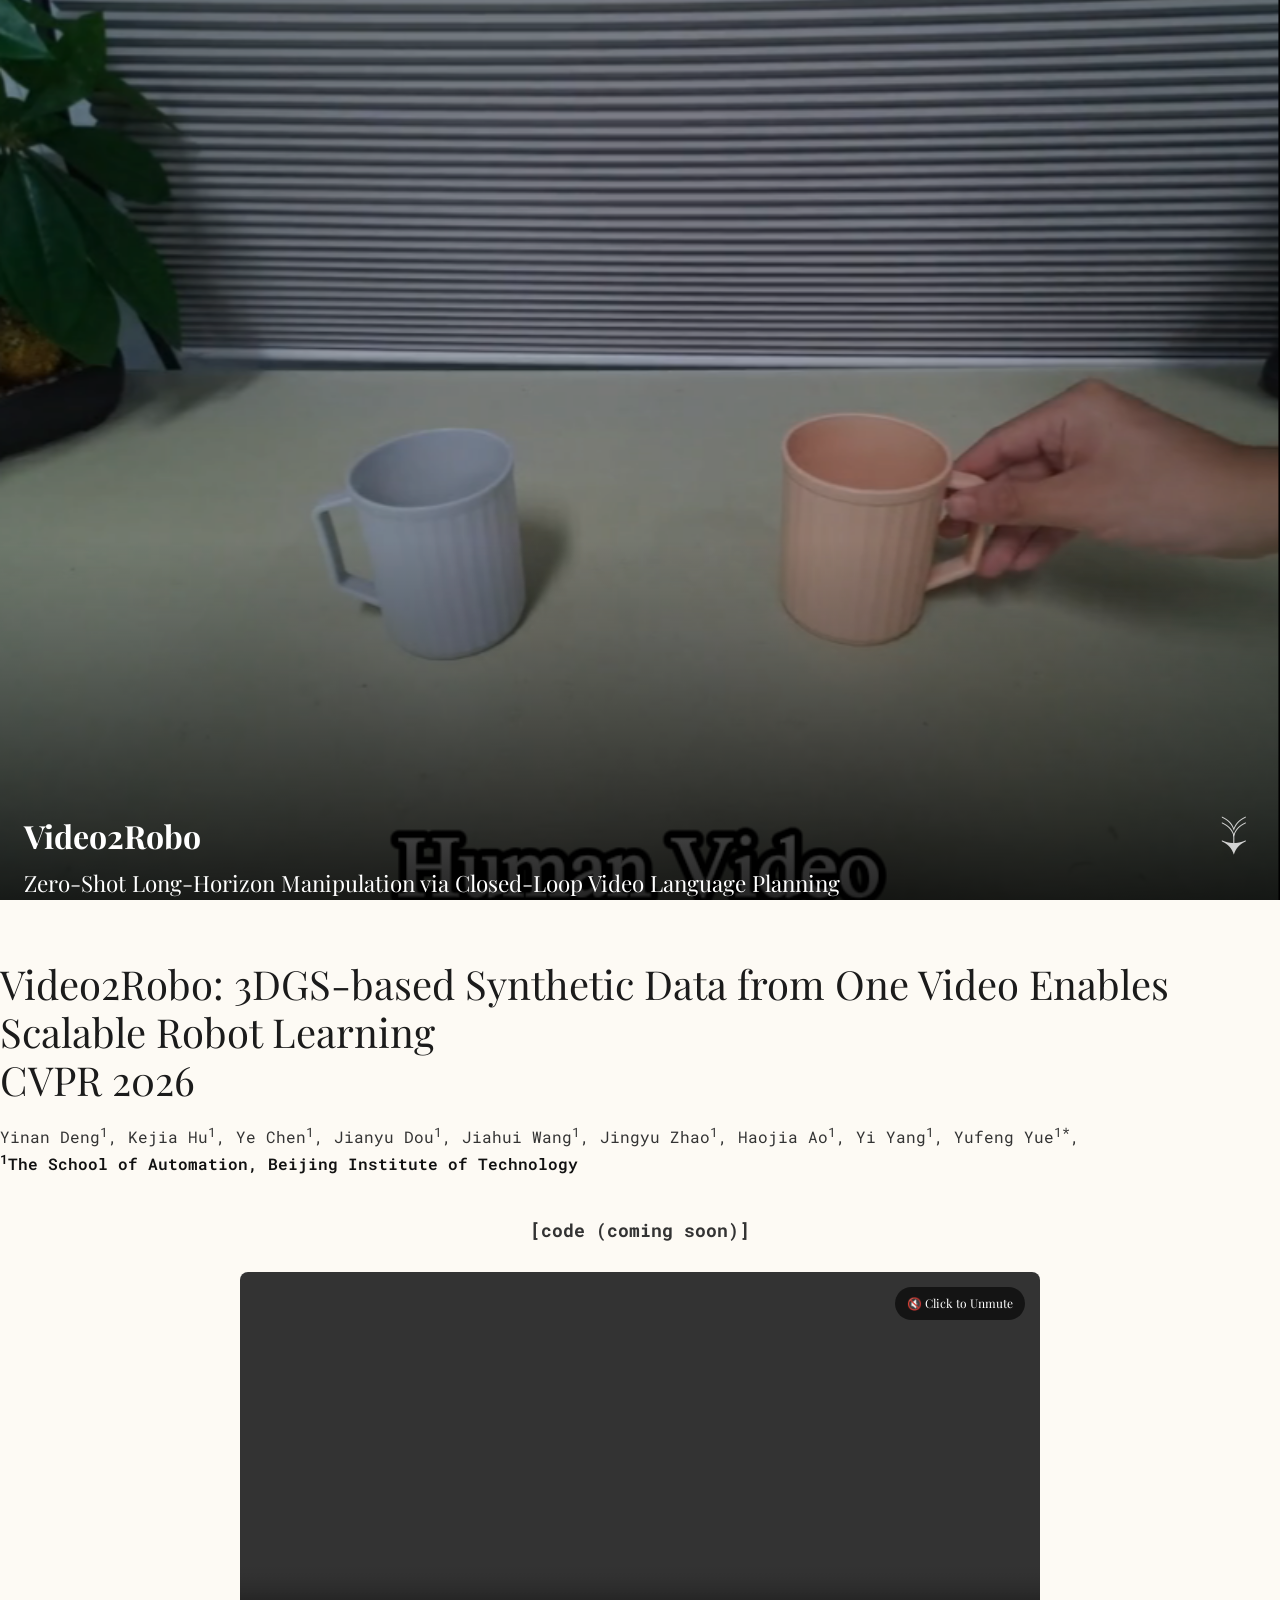
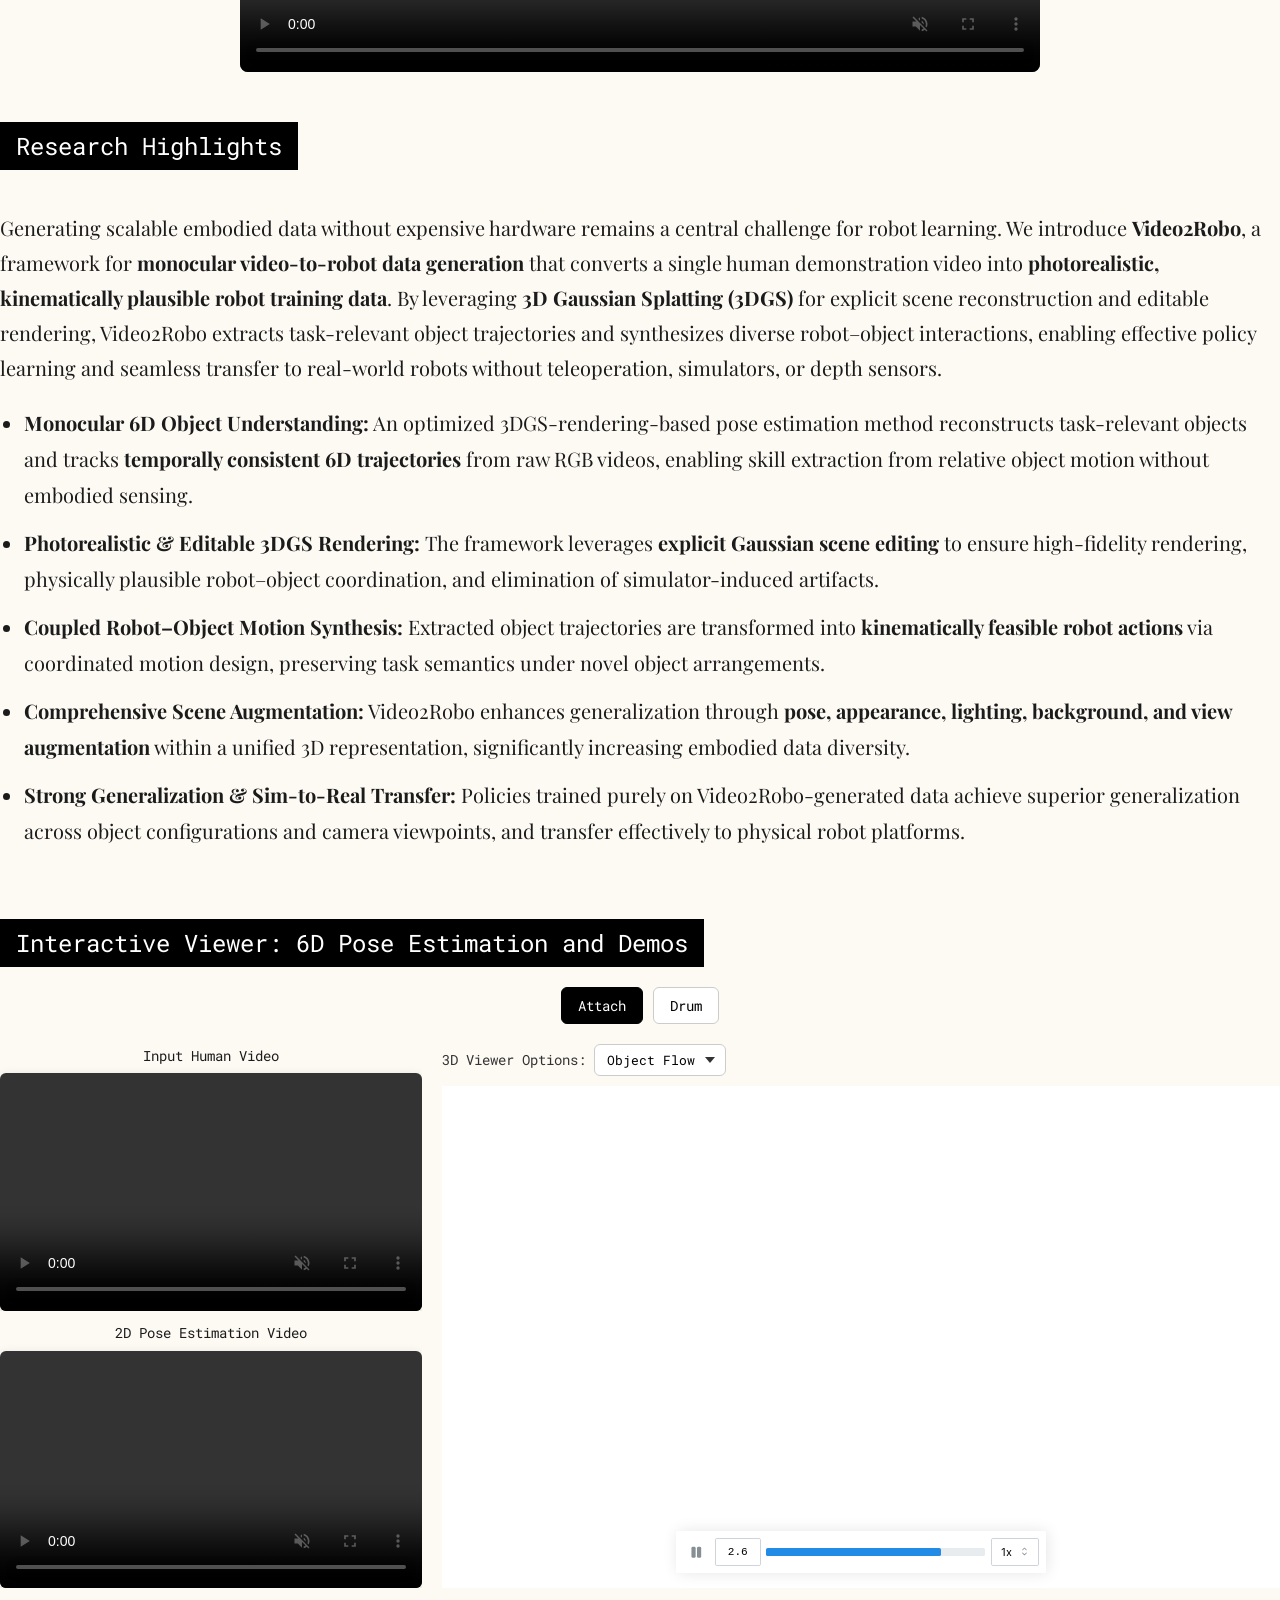
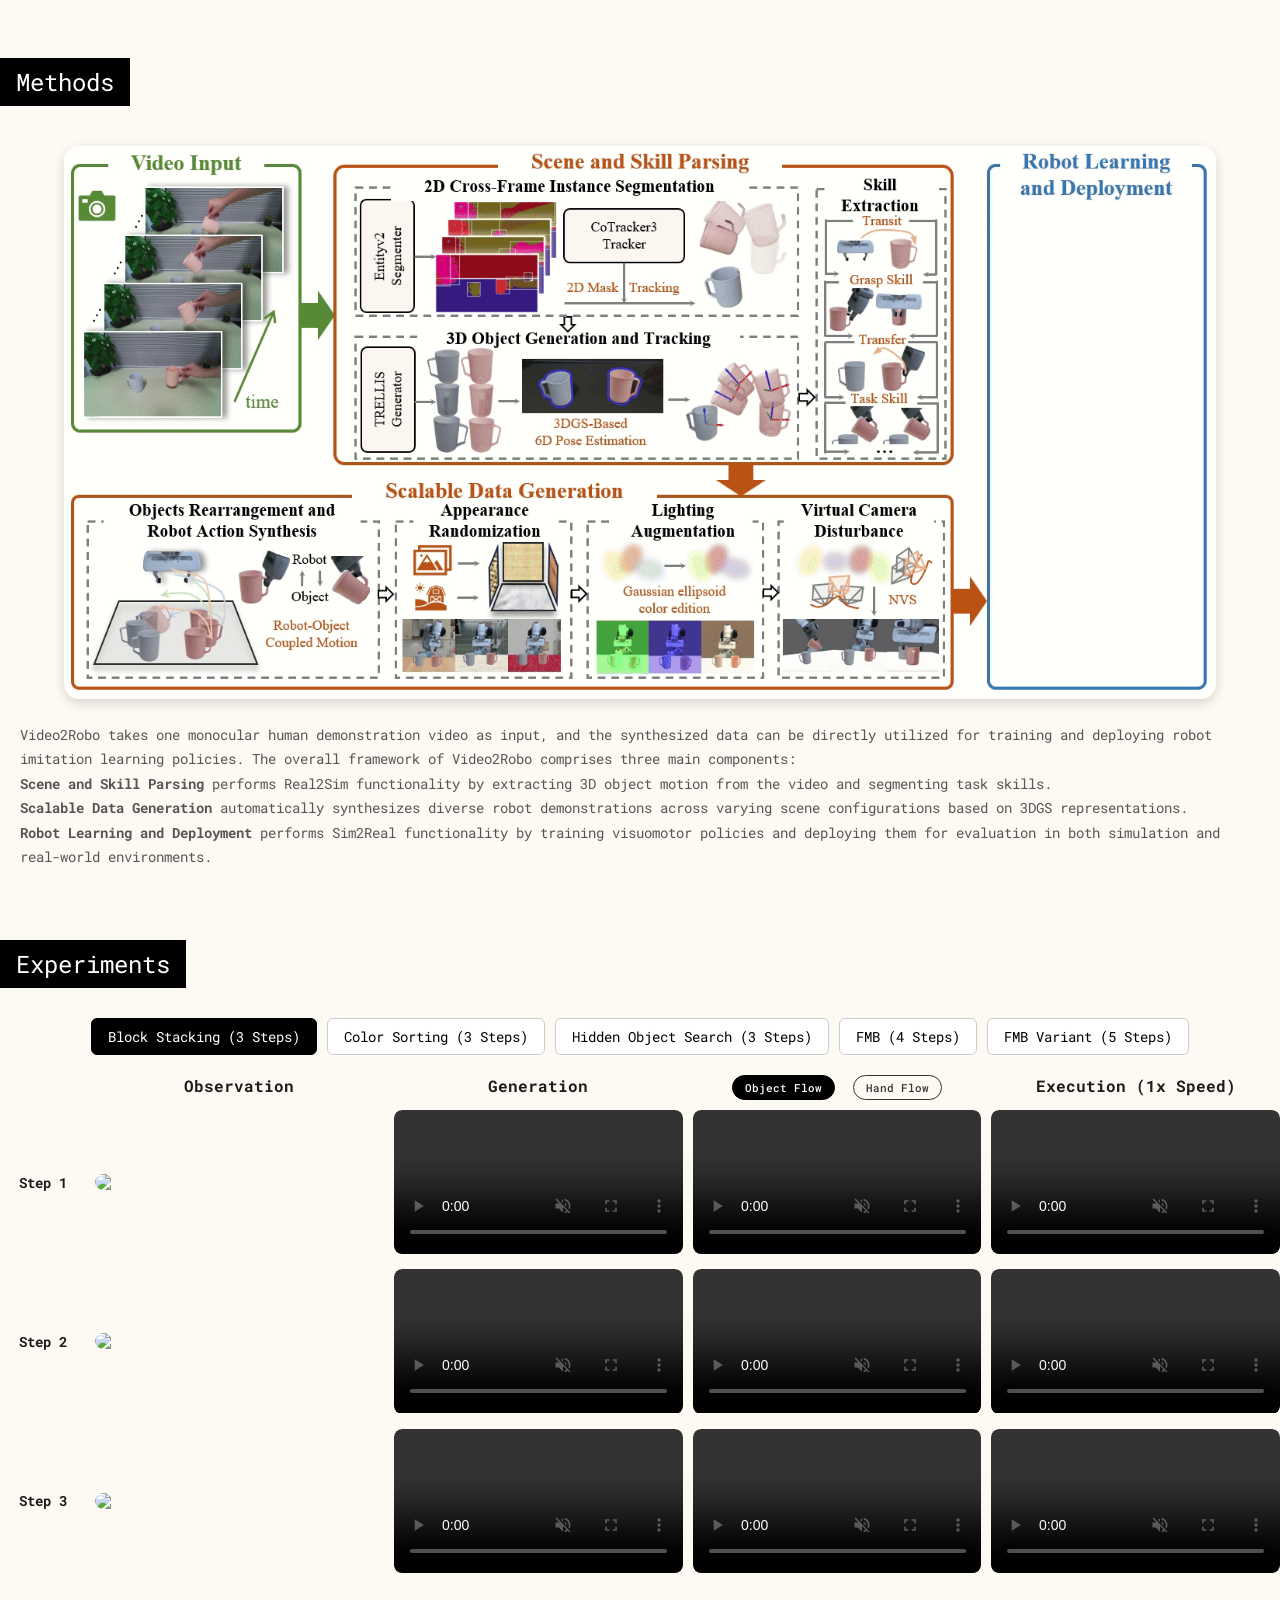
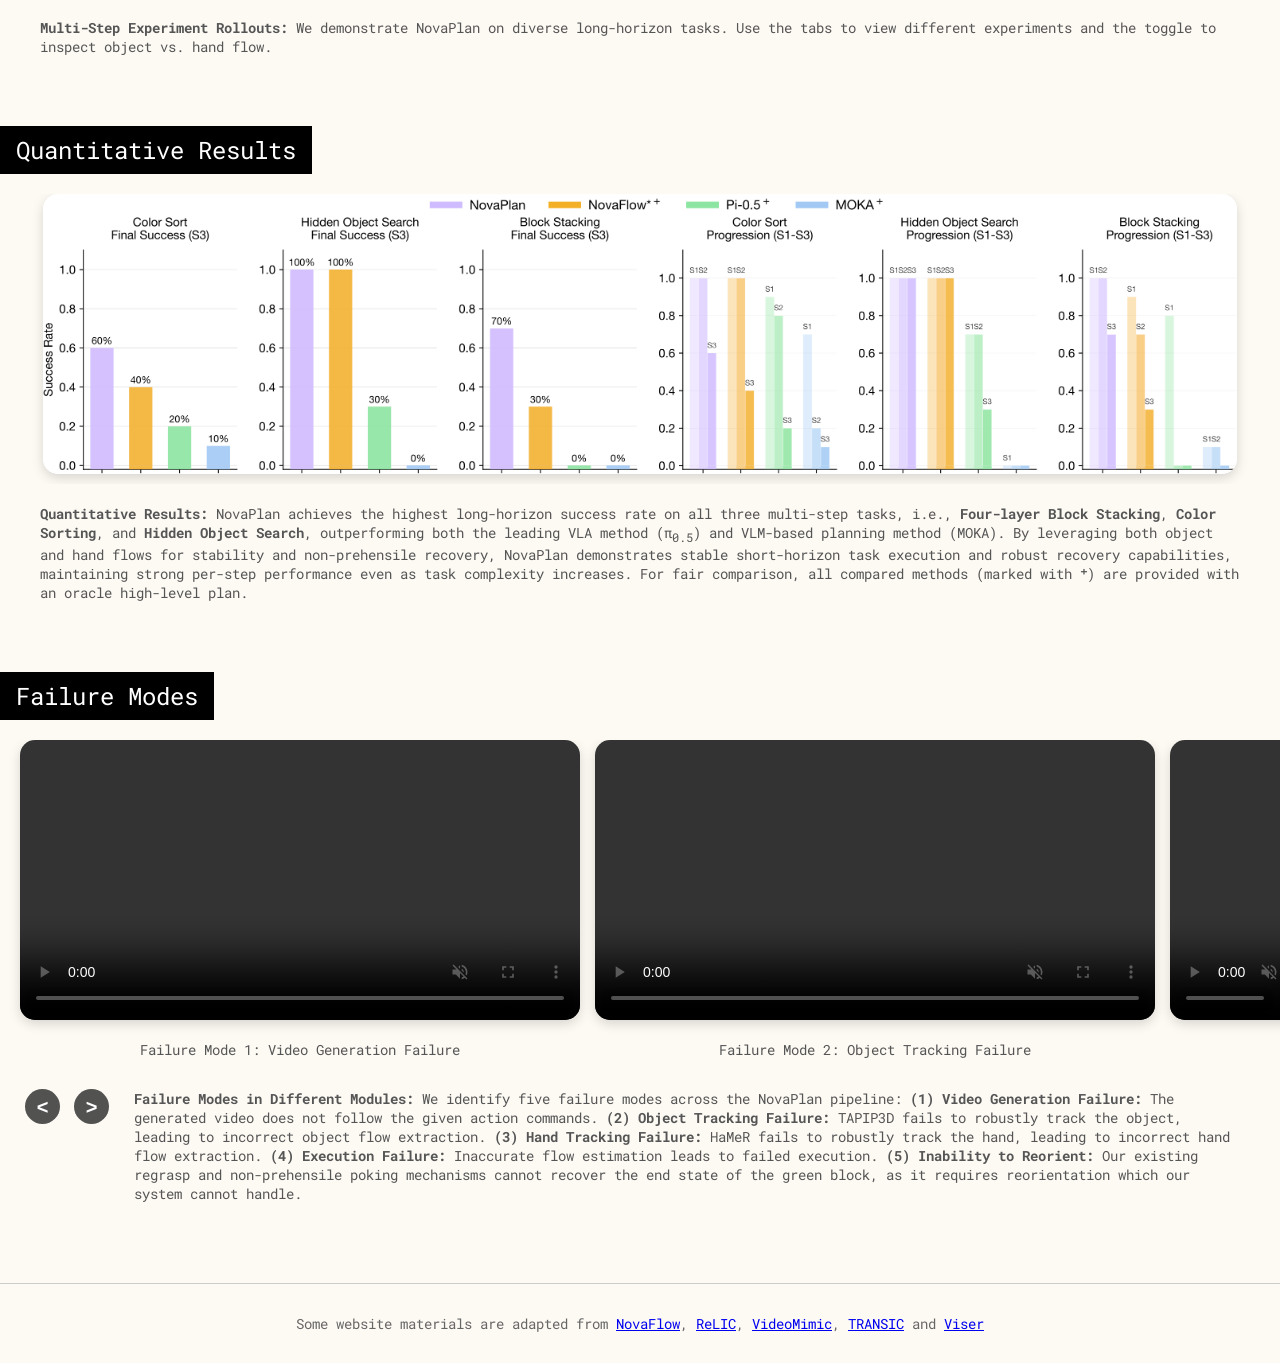
==== commit e87f0ec2: "dyn_update" ====
--- a/index.html
+++ b/index.html
@@ -104,7 +104,7 @@
 
       <div class="section" id="intro-video-section"
         style="text-align: center; position: relative; max-width: 800px; margin: 0 auto; overflow: hidden; border-radius: 8px; background: white;">
-        <video id="intro-video" src="assets/mp4/video2robo.mp4" controls autoplay muted playsinline loop
+        <video id="intro-video" src="assets/mp4/Video2Robo.mp4" controls autoplay muted playsinline loop
           style="width: 100%; display: block; background: white; object-fit: contain;"></video>
 
         <!-- Audio Indicator -->
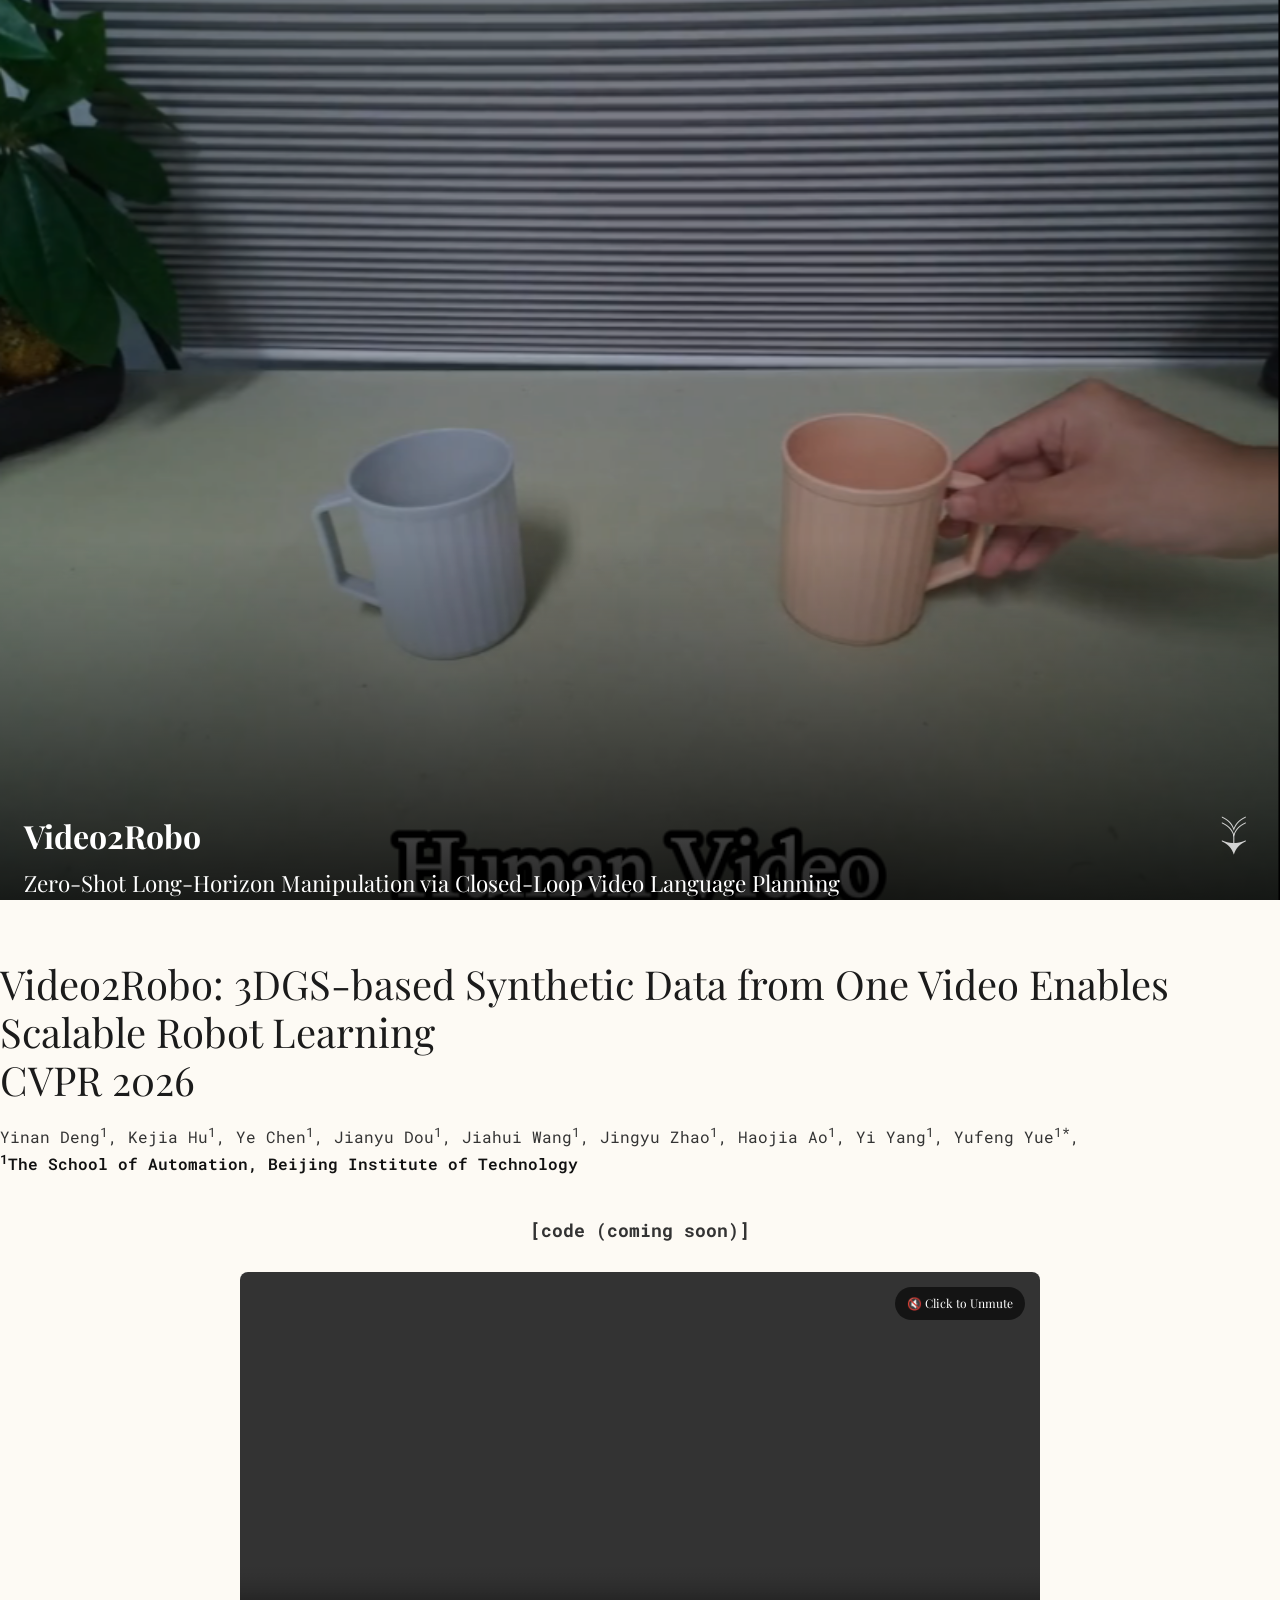
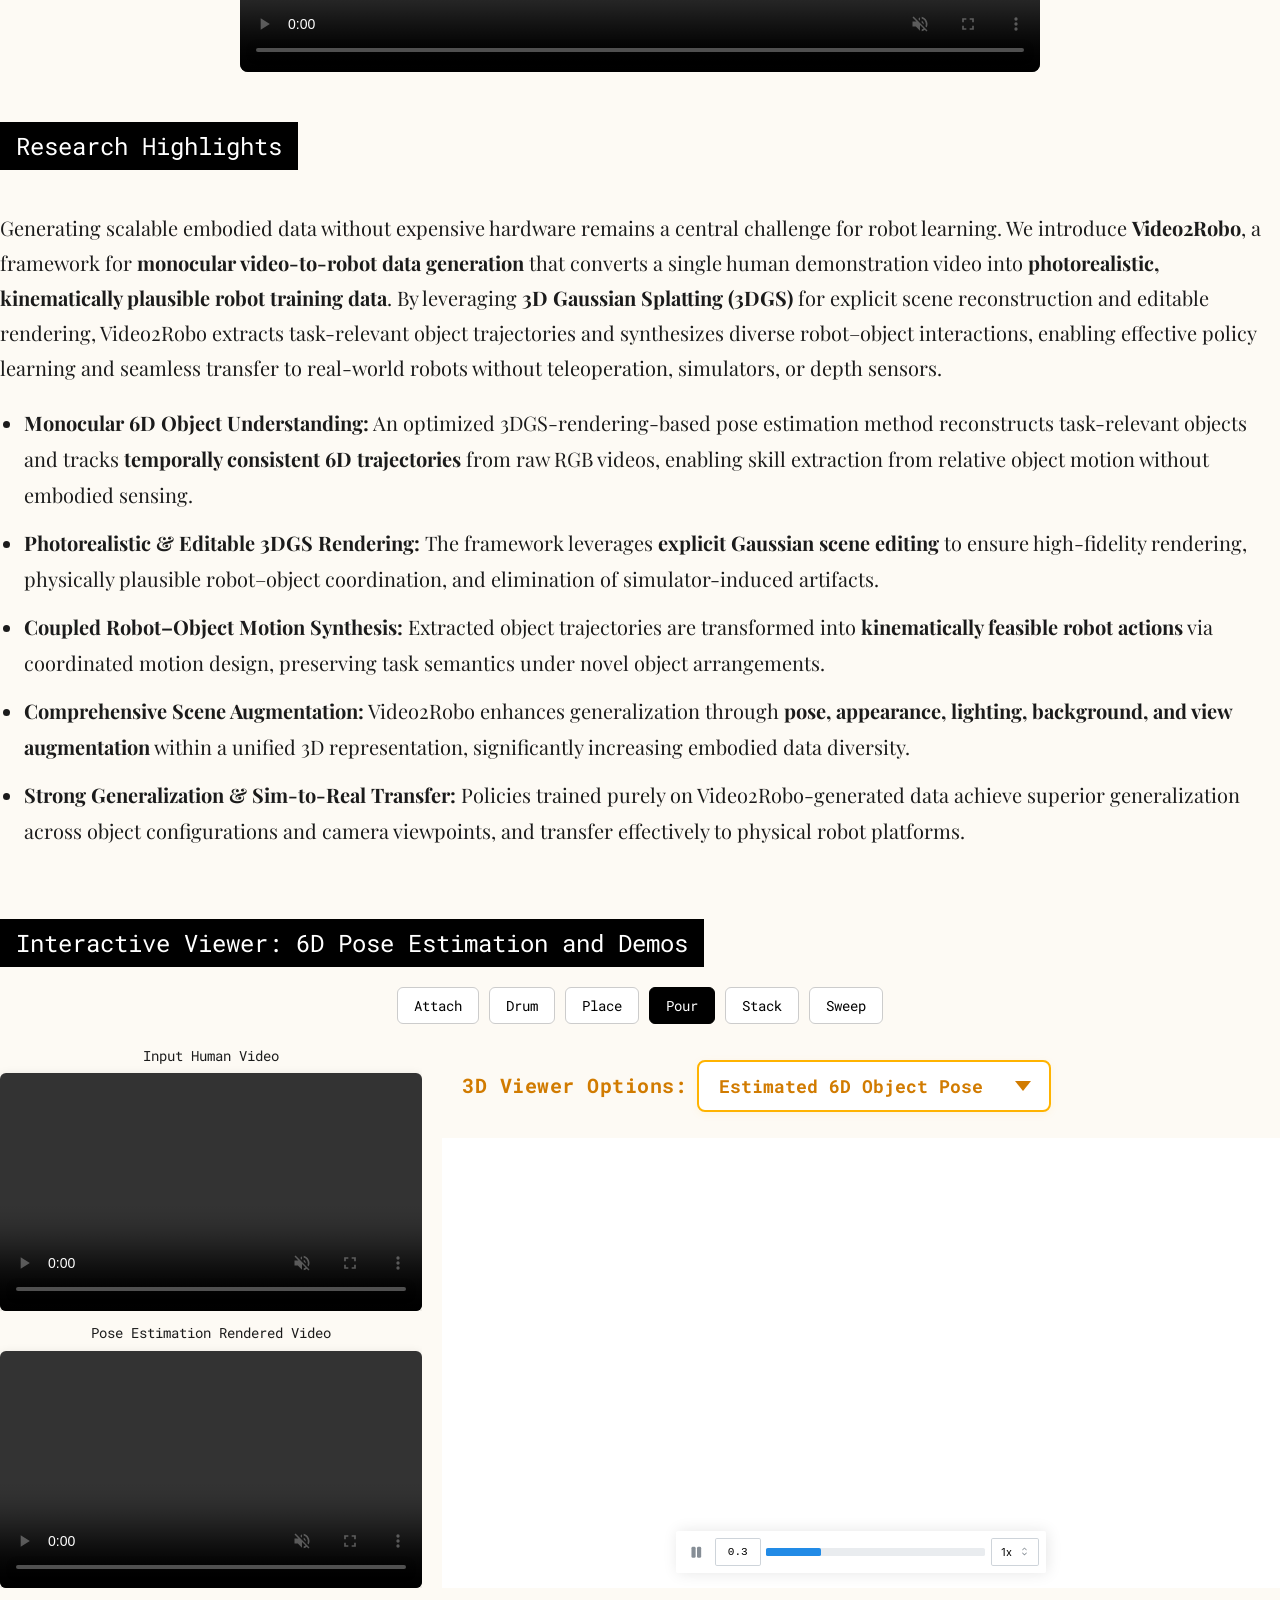
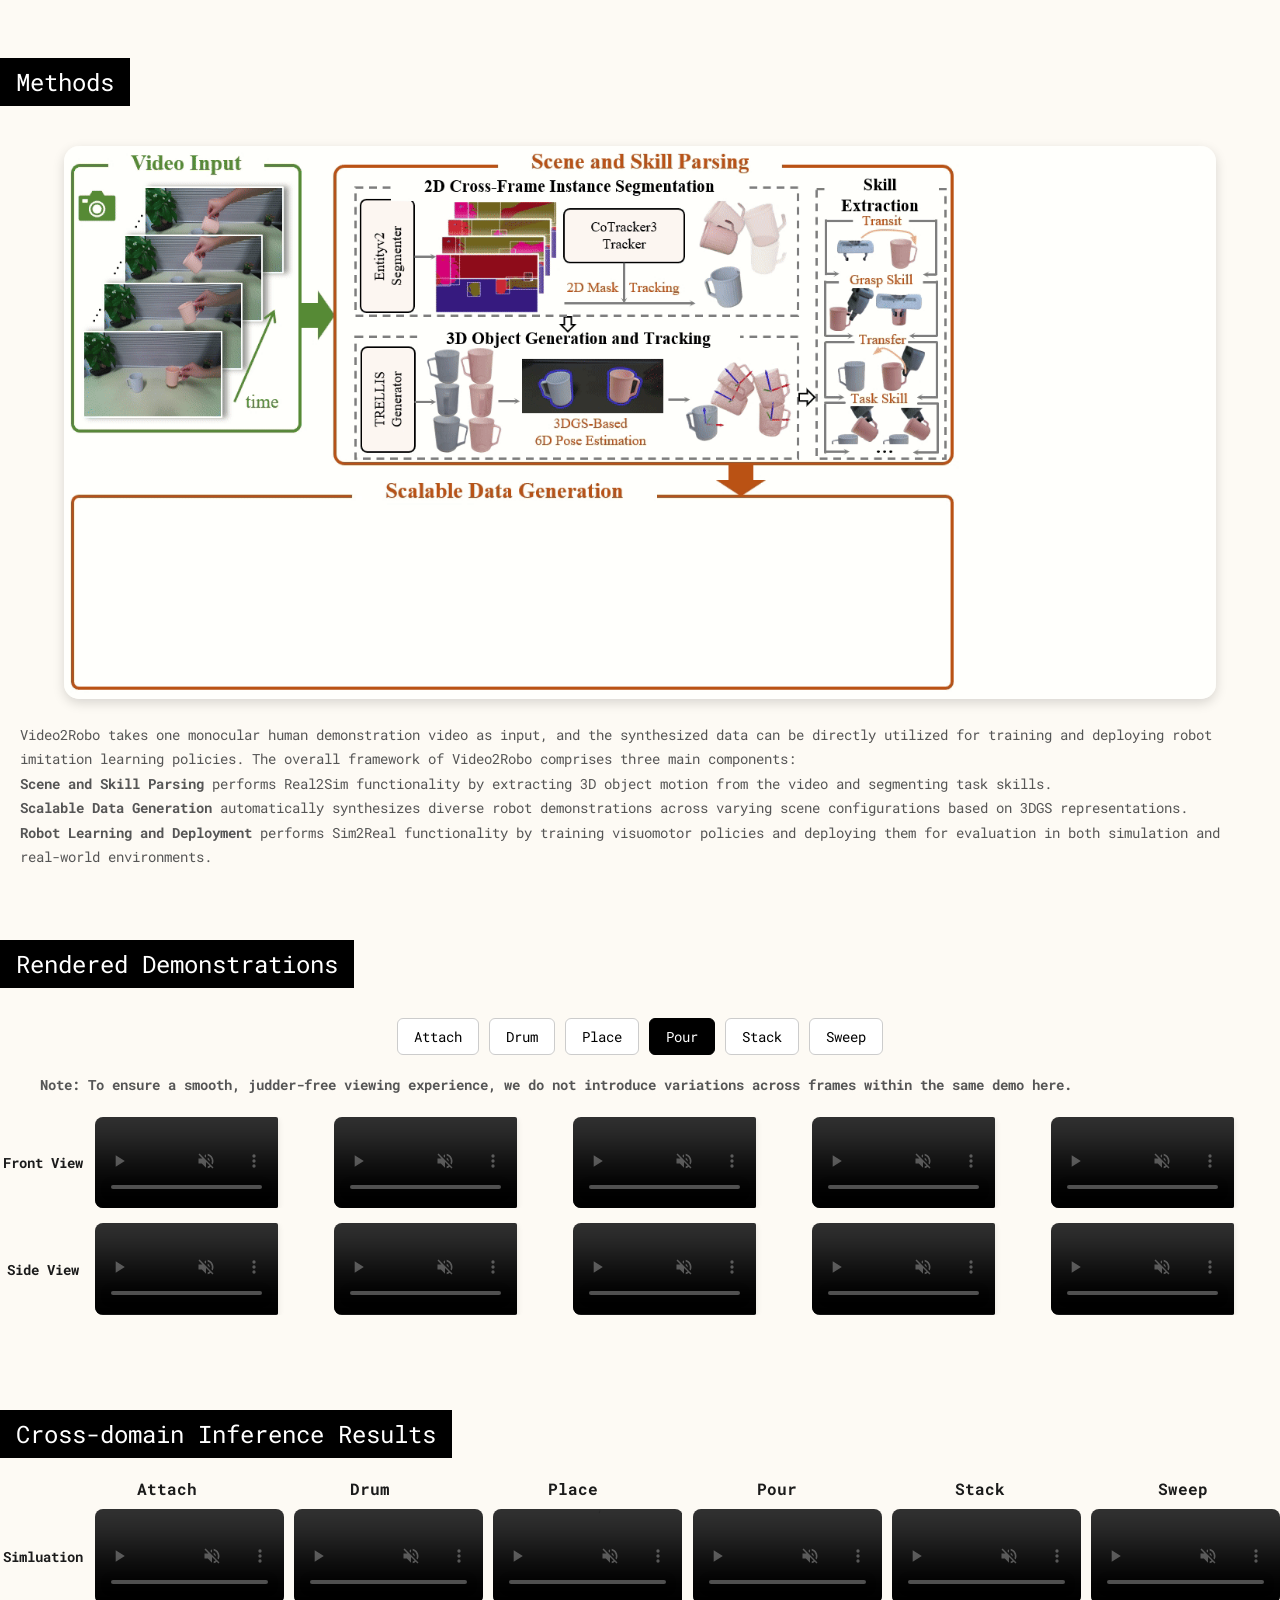
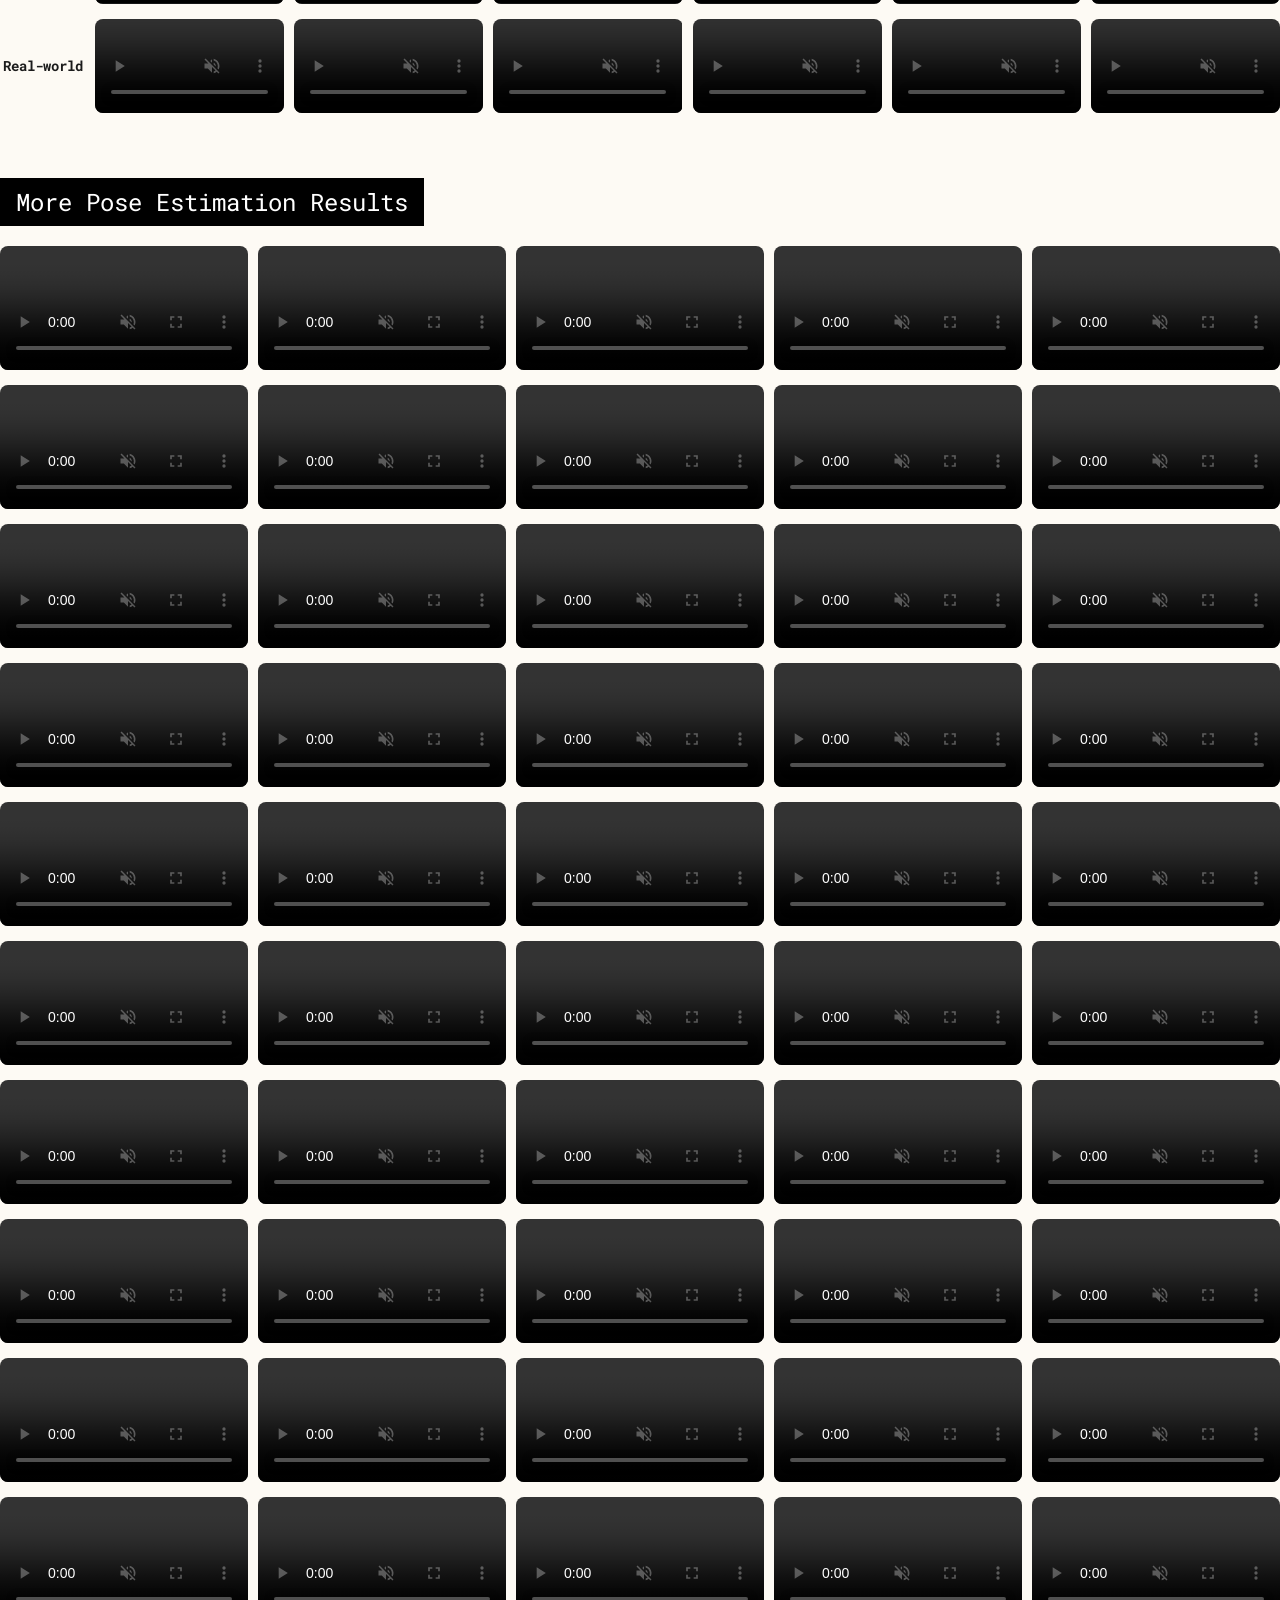
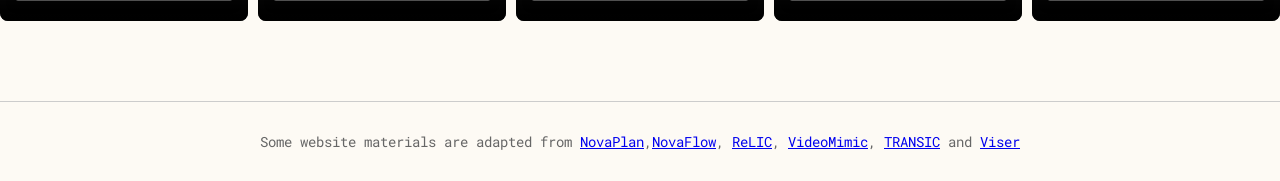
==== commit 49d3dfe1: "dyn all" ====
--- a/index.html
+++ b/index.html
@@ -104,7 +104,7 @@
 
       <div class="section" id="intro-video-section"
         style="text-align: center; position: relative; max-width: 800px; margin: 0 auto; overflow: hidden; border-radius: 8px; background: white;">
-        <video id="intro-video" src="assets/mp4/Video2Robo.mp4" controls autoplay muted playsinline loop
+        <video id="intro-video" src="assets/mp4/Video2Robo.mp4" controls muted playsinline loop
           style="width: 100%; display: block; background: white; object-fit: contain;"></video>
 
         <!-- Audio Indicator -->
@@ -160,12 +160,12 @@
       <!-- TODO: add starting image + generated video + execution video -->
       <div class="section">
         <div class="task-selector" id="task-buttons">
-          <button type="button" class="task-button active" data-value="Attach">Attach</button>
+          <button type="button" class="task-button" data-value="Attach">Attach</button>
           <button type="button" class="task-button" data-value="Drum">Drum</button>
-          <!-- <button type="button" class="task-button" data-value="step_3">Place</button>
-          <button type="button" class="task-button" data-value="step_4">Pour</button>
-          <button type="button" class="task-button" data-value="step_4">Stack</button>
-          <button type="button" class="task-button" data-value="step_4">Sweep</button> -->
+          <button type="button" class="task-button" data-value="Place">Place</button>
+          <button type="button" class="task-button active" data-value="Pour">Pour</button>
+          <button type="button" class="task-button" data-value="Stack">Stack</button>
+          <button type="button" class="task-button" data-value="Sweep">Sweep</button>
         </div>
         <div class="viewer-container">
           <div class="media-column">
@@ -178,7 +178,7 @@
               <video id="input-video" controls autoplay muted playsinline loop></video>
             </div>
             <div class="media-item">
-              <p>2D Pose Estimation Video</p>
+              <p>Pose Estimation Rendered Video</p>
               <video id="pose-video" controls autoplay muted playsinline loop></video>
             </div>
             <!-- <div class="media-item">
@@ -194,10 +194,11 @@
             <div class="trajectory-selector">
               <label for="trajectory-type">3D Viewer Options:</label>
               <select id="trajectory-type">
-                <option value="object">Object Flow</option>
-                <option value="hand">Hand Flow</option>
+                <option value="object">Estimated 6D Object Pose</option>
+                <option value="demo">Generated Clean Robot Demo</option>
               </select>
             </div>
+
             <!-- <p class="figure-caption" style="margin-bottom: 8px; text-align: center;">
               3D Point Cloud &amp; <span id="flow-type-label">Actionable Object Flow</span> from Generated Video
             </p> -->
@@ -231,537 +232,419 @@
       </div>
 
       <!-- Start of Ablations/Experiments -->
-      <div class="tagline" id="ablations">Experiments</div>
+      <div class="tagline" id="ablations">Rendered Demonstrations</div>
       <!-- Example Experiment Gallery -->
       <div class="video-gallery-section" id="gallery-section-experiments">
         <div class="experiments-container" style="max-width: 1400px; margin: 0 auto;">
 
           <!-- Experiment Tabs -->
           <div class="experiment-tabs" style="display: flex; justify-content: center; gap: 10px; margin-bottom: 20px;">
-            <button class="exp-tab active" onclick="showExperiment('exp_stacking')">Block Stacking (3 Steps)</button>
-            <button class="exp-tab" onclick="showExperiment('exp_sorting')">Color Sorting (3 Steps)</button>
-            <button class="exp-tab" onclick="showExperiment('exp_search')">Hidden Object Search (3 Steps)</button>
-            <button class="exp-tab" onclick="showExperiment('exp_fmb')">FMB (4 Steps)</button>
-            <button class="exp-tab" onclick="showExperiment('exp_fmb_variant')">FMB Variant (5 Steps)</button>
-          </div>
-
-
-          <!-- Experiment 1: Stacking (3 Steps) -->
-          <div id="exp_stacking" class="experiment-content">
-            <div class="step-row header"
-              style="display: flex; gap: 10px; margin-bottom: 10px; font-family: 'Roboto Mono', monospace; font-weight: bold; text-align: center;">
-              <div class="step-col" style="width: 85px; min-width: 85px; flex-shrink: 0;"></div>
-              <div class="asset-col" style="flex: 1;">Observation</div>
-              <div class="asset-col" style="flex: 1;">Generation</div>
-              <div class="asset-col" style="flex: 1;"><button class="flow-header-btn active" data-flow-type="object"
-                  onclick="setGlobalFlowType('object')">Object Flow</button> <button class="flow-header-btn"
-                  data-flow-type="hand" onclick="setGlobalFlowType('hand')">Hand Flow</button></div>
-              <div class="asset-col" style="flex: 1;">Execution (1x Speed)</div>
-            </div>
-            <div class="step-row" style="display: flex; gap: 10px; margin-bottom: 15px; align-items: center;">
-              <div class="step-label">Step 1
-              </div>
-              <div class="asset-col" style="flex: 1;"><img src="assets/mp4/block_stacking/step_1/start.png"
-                  style="width: 100%; border-radius: 8px;"></div>
-              <div class="asset-col" style="flex: 1;"><video src="assets/mp4/block_stacking/step_1/step_1.mp4" controls
-                  autoplay muted playsinline loop style="width: 100%; border-radius: 8px;"></video></div>
-              <div class="asset-col flow-col" style="flex: 1;">
-                <video src="assets/mp4/block_stacking/step_1/object_flow_video.mp4" class="flow-img object-flow"
-                  controls autoplay muted playsinline loop
-                  style="display:block; width: 100%; border-radius: 8px;"></video>
-                <video src="assets/mp4/block_stacking/step_1/hand_flow_video.mp4" class="flow-img hand-flow" controls
-                  autoplay muted playsinline loop style="display:none; width: 100%; border-radius: 8px;"></video>
-              </div>
-              <div class="asset-col" style="flex: 1;"><video src="assets/mp4/block_stacking/step_1/exe_step_1.mp4"
-                  controls autoplay muted playsinline loop style="width: 100%; border-radius: 8px;"></video></div>
-            </div>
-            <div class="step-row" style="display: flex; gap: 10px; margin-bottom: 15px; align-items: center;">
-              <div class="step-label">Step 2
-              </div>
-              <div class="asset-col" style="flex: 1;"><img src="assets/mp4/block_stacking/step_2/start.png"
-                  style="width: 100%; border-radius: 8px;"></div>
-              <div class="asset-col" style="flex: 1;"><video src="assets/mp4/block_stacking/step_2/step_2.mp4" controls
-                  autoplay muted playsinline loop style="width: 100%; border-radius: 8px;"></video></div>
-              <div class="asset-col flow-col" style="flex: 1;">
-                <video src="assets/mp4/block_stacking/step_2/object_flow_video.mp4" class="flow-img object-flow"
-                  controls autoplay muted playsinline loop
-                  style="display:block; width: 100%; border-radius: 8px;"></video>
-                <video src="assets/mp4/block_stacking/step_2/hand_flow_video.mp4" class="flow-img hand-flow" controls
-                  autoplay muted playsinline loop style="display:none; width: 100%; border-radius: 8px;"></video>
-              </div>
-              <div class="asset-col" style="flex: 1;"><video src="assets/mp4/block_stacking/step_2/exe_step_2.mp4"
-                  controls autoplay muted playsinline loop style="width: 100%; border-radius: 8px;"></video></div>
-            </div>
-            <div class="step-row" style="display: flex; gap: 10px; margin-bottom: 15px; align-items: center;">
-              <div class="step-label">Step 3
-              </div>
-              <div class="asset-col" style="flex: 1;"><img src="assets/mp4/block_stacking/step_3/start.png"
-                  style="width: 100%; border-radius: 8px;"></div>
-              <div class="asset-col" style="flex: 1;"><video src="assets/mp4/block_stacking/step_3/step_3.mp4" controls
-                  autoplay muted playsinline loop style="width: 100%; border-radius: 8px;"></video></div>
-              <div class="asset-col flow-col" style="flex: 1;">
-                <video src="assets/mp4/block_stacking/step_3/object_flow_video.mp4" class="flow-img object-flow"
-                  controls autoplay muted playsinline loop
-                  style="display:block; width: 100%; border-radius: 8px;"></video>
-                <video src="assets/mp4/block_stacking/step_3/hand_flow_video.mp4" class="flow-img hand-flow" controls
-                  autoplay muted playsinline loop style="display:none; width: 100%; border-radius: 8px;"></video>
-              </div>
-              <div class="asset-col" style="flex: 1;"><video src="assets/mp4/block_stacking/step_3/exe_step3.mp4"
-                  controls autoplay muted playsinline loop style="width: 100%; border-radius: 8px;"></video></div>
-            </div>
-          </div>
-
-          <!-- Experiment 2: Sorting (3 Steps) -->
-          <div id="exp_sorting" class="experiment-content" style="display:none;">
-
-            <div class="step-row header"
-              style="display: flex; gap: 10px; margin-bottom: 10px; font-family: 'Roboto Mono', monospace; font-weight: bold; text-align: center;">
-              <div class="step-col" style="width: 85px; min-width: 85px; flex-shrink: 0;"></div>
-              <div class="asset-col" style="flex: 1;">Observation</div>
-              <div class="asset-col" style="flex: 1;">Generation</div>
-              <div class="asset-col" style="flex: 1;"><button class="flow-header-btn active" data-flow-type="object"
-                  onclick="setGlobalFlowType('object')">Object Flow</button> <button class="flow-header-btn"
-                  data-flow-type="hand" onclick="setGlobalFlowType('hand')">Hand Flow</button></div>
-              <div class="asset-col" style="flex: 1;">Execution (1x Speed)</div>
-            </div>
-            <div class="step-row" style="display: flex; gap: 10px; margin-bottom: 15px; align-items: center;">
-              <div class="step-label">Step 1
-              </div>
-              <div class="asset-col" style="flex: 1;"><img src="assets/mp4/color_sorting/step_1/start.png"
-                  style="width: 100%; border-radius: 8px;"></div>
-              <div class="asset-col" style="flex: 1;"><video src="assets/mp4/color_sorting/step_1/step_1.mp4" controls
-                  autoplay muted playsinline loop style="width: 100%; border-radius: 8px;"></video></div>
-              <div class="asset-col flow-col" style="flex: 1;">
-                <video src="assets/mp4/color_sorting/step_1/object_flow_video.mp4" class="flow-img object-flow" controls
-                  autoplay muted playsinline loop style="display:block; width: 100%; border-radius: 8px;"></video>
-                <video src="assets/mp4/color_sorting/step_1/hand_flow_video.mp4" class="flow-img hand-flow" controls
-                  autoplay muted playsinline loop style="display:none; width: 100%; border-radius: 8px;"></video>
-              </div>
-              <div class="asset-col" style="flex: 1;"><video src="assets/mp4/color_sorting/step_1/exe_step1.mp4"
-                  controls autoplay muted playsinline loop style="width: 100%; border-radius: 8px;"></video></div>
-            </div>
-            <div class="step-row" style="display: flex; gap: 10px; margin-bottom: 15px; align-items: center;">
-              <div class="step-label">Step 2
-              </div>
-              <div class="asset-col" style="flex: 1;"><img src="assets/mp4/color_sorting/step_2/start.png"
-                  style="width: 100%; border-radius: 8px;"></div>
-              <div class="asset-col" style="flex: 1;"><video src="assets/mp4/color_sorting/step_2/step_2.mp4" controls
-                  autoplay muted playsinline loop style="width: 100%; border-radius: 8px;"></video></div>
-              <div class="asset-col flow-col" style="flex: 1;">
-                <video src="assets/mp4/color_sorting/step_2/object_flow_video.mp4" class="flow-img object-flow" controls
-                  autoplay muted playsinline loop style="display:block; width: 100%; border-radius: 8px;"></video>
-                <video src="assets/mp4/color_sorting/step_2/hand_flow_video.mp4" class="flow-img hand-flow" controls
-                  autoplay muted playsinline loop style="display:none; width: 100%; border-radius: 8px;"></video>
-              </div>
-              <div class="asset-col" style="flex: 1;"><video src="assets/mp4/color_sorting/step_2/exe_step2.mp4"
-                  controls autoplay muted playsinline loop style="width: 100%; border-radius: 8px;"></video></div>
-            </div>
-            <div class="step-row" style="display: flex; gap: 10px; margin-bottom: 15px; align-items: center;">
-              <div class="step-label">Step 3
-              </div>
-              <div class="asset-col" style="flex: 1;"><img src="assets/mp4/color_sorting/step_3/start.png"
-                  style="width: 100%; border-radius: 8px;"></div>
-              <div class="asset-col" style="flex: 1;"><video src="assets/mp4/color_sorting/step_3/step_3.mp4" controls
-                  autoplay muted playsinline loop style="width: 100%; border-radius: 8px;"></video></div>
-              <div class="asset-col flow-col" style="flex: 1;">
-                <video src="assets/mp4/color_sorting/step_3/object_flow_video.mp4" class="flow-img object-flow" controls
-                  autoplay muted playsinline loop style="display:block; width: 100%; border-radius: 8px;"></video>
-                <video src="assets/mp4/color_sorting/step_3/hand_flow_video.mp4" class="flow-img hand-flow" controls
-                  autoplay muted playsinline loop style="display:none; width: 100%; border-radius: 8px;"></video>
-              </div>
-              <div class="asset-col" style="flex: 1;"><video src="assets/mp4/color_sorting/step_3/exe_step3.mp4"
-                  controls autoplay muted playsinline loop style="width: 100%; border-radius: 8px;"></video></div>
-            </div>
-          </div>
-
-          <!-- Experiment 3: Search (3 Steps) -->
-          <div id="exp_search" class="experiment-content" style="display:none;">
-
-            <div class="step-row header"
-              style="display: flex; gap: 10px; margin-bottom: 10px; font-family: 'Roboto Mono', monospace; font-weight: bold; text-align: center;">
-              <div class="step-col" style="width: 85px; min-width: 85px; flex-shrink: 0;"></div>
-              <div class="asset-col" style="flex: 1;">Observation</div>
-              <div class="asset-col" style="flex: 1;">Generation</div>
-              <div class="asset-col" style="flex: 1;"><button class="flow-header-btn active" data-flow-type="object"
-                  onclick="setGlobalFlowType('object')">Object Flow</button> <button class="flow-header-btn"
-                  data-flow-type="hand" onclick="setGlobalFlowType('hand')">Hand Flow</button></div>
-              <div class="asset-col" style="flex: 1;">Execution (1x Speed)</div>
-            </div>
-            <div class="step-row" style="display: flex; gap: 10px; margin-bottom: 15px; align-items: center;">
-              <div class="step-label">Step 1
-              </div>
-              <div class="asset-col" style="flex: 1; position: relative;">
-                <img id="img_search_step1" src="assets/mp4/hidden_object_search/step_1/start_front_view.png"
-                  data-front="assets/mp4/hidden_object_search/step_1/start_front_view.png"
-                  data-side="assets/mp4/hidden_object_search/step_1/start.png" style="width: 100%; border-radius: 8px;">
-                <div class="view-toggle">
-                  <button class="active" onclick="switchImgView('img_search_step1', 'front')">Front View</button>
-                  <button onclick="switchImgView('img_search_step1', 'side')">Side View</button>
-                </div>
-              </div>
-              <div class="asset-col" style="flex: 1;"><video src="assets/mp4/hidden_object_search/step_1/step_1.mp4"
-                  controls autoplay muted playsinline loop style="width: 100%; border-radius: 8px;"></video></div>
-              <div class="asset-col flow-col" style="flex: 1;">
-                <video src="assets/mp4/hidden_object_search/step_1/object_flow_video.mp4" class="flow-img object-flow"
-                  controls autoplay muted playsinline loop
-                  style="display:block; width: 100%; border-radius: 8px;"></video>
-                <video src="assets/mp4/hidden_object_search/step_1/hand_flow_video.mp4" class="flow-img hand-flow"
-                  controls autoplay muted playsinline loop
-                  style="display:none; width: 100%; border-radius: 8px;"></video>
-              </div>
-              <div class="asset-col" style="flex: 1;">
-                <div class="video-wrapper">
-                  <video id="vid_search_step1" src="assets/mp4/hidden_object_search/step_1/camera0_front.mp4"
-                    data-front="assets/mp4/hidden_object_search/step_1/camera0_front.mp4"
-                    data-side="assets/mp4/hidden_object_search/step_1/exe_step_1.mp4" controls autoplay muted
-                    playsinline loop style="width: 100%; border-radius: 8px; display: block;">
-                  </video>
-                  <div class="view-toggle">
-                    <button class="active" onclick="switchView('vid_search_step1', 'front')">Front View</button>
-                    <button onclick="switchView('vid_search_step1', 'side')">Side View</button>
-                  </div>
-                </div>
-              </div>
-            </div>
-            <div class="step-row" style="display: flex; gap: 10px; margin-bottom: 15px; align-items: center;">
-              <div class="step-label">Step 2
-              </div>
-              <div class="asset-col" style="flex: 1;"><img src="assets/mp4/hidden_object_search/step_2/start.png"
-                  style="width: 100%; border-radius: 8px;"></div>
-              <div class="asset-col" style="flex: 1;"><video src="assets/mp4/hidden_object_search/step_2/step_2.mp4"
-                  controls autoplay muted playsinline loop style="width: 100%; border-radius: 8px;"></video></div>
-              <div class="asset-col flow-col" style="flex: 1;">
-                <video src="assets/mp4/hidden_object_search/step_2/object_flow_video.mp4" class="flow-img object-flow"
-                  controls autoplay muted playsinline loop
-                  style="display:block; width: 100%; border-radius: 8px;"></video>
-                <video src="assets/mp4/hidden_object_search/step_2/hand_flow_video.mp4" class="flow-img hand-flow"
-                  controls autoplay muted playsinline loop
-                  style="display:none; width: 100%; border-radius: 8px;"></video>
-              </div>
-              <div class="asset-col" style="flex: 1;">
-                <div class="video-wrapper">
-                  <video id="vid_search_step2" src="assets/mp4/hidden_object_search/step_2/camera0_front.mp4"
-                    data-front="assets/mp4/hidden_object_search/step_2/camera0_front.mp4"
-                    data-side="assets/mp4/hidden_object_search/step_2/exe_step_2.mp4" controls autoplay muted
-                    playsinline loop style="width: 100%; border-radius: 8px; display: block;">
-                  </video>
-                  <div class="view-toggle">
-                    <button class="active" onclick="switchView('vid_search_step2', 'front')">Front View</button>
-                    <button onclick="switchView('vid_search_step2', 'side')">Side View</button>
-                  </div>
-                </div>
-              </div>
-            </div>
-            <div class="step-row" style="display: flex; gap: 10px; margin-bottom: 15px; align-items: center;">
-              <div class="step-label">Step 3
-              </div>
-              <div class="asset-col" style="flex: 1;"><img src="assets/mp4/hidden_object_search/step_3/start.png"
-                  style="width: 100%; border-radius: 8px;"></div>
-              <div class="asset-col" style="flex: 1;"><video src="assets/mp4/hidden_object_search/step_3/step_3.mp4"
-                  controls autoplay muted playsinline loop style="width: 100%; border-radius: 8px;"></video></div>
-              <div class="asset-col flow-col" style="flex: 1;">
-                <video src="assets/mp4/hidden_object_search/step_3/object_flow_video.mp4" class="flow-img object-flow"
-                  controls autoplay muted playsinline loop
-                  style="display:block; width: 100%; border-radius: 8px;"></video>
-                <video src="assets/mp4/hidden_object_search/step_3/hand_flow_video.mp4" class="flow-img hand-flow"
-                  controls autoplay muted playsinline loop
-                  style="display:none; width: 100%; border-radius: 8px;"></video>
-              </div>
-              <div class="asset-col" style="flex: 1;">
-                <div class="video-wrapper">
-                  <video id="vid_search_step3" src="assets/mp4/hidden_object_search/step_3/camera0_front.mp4"
-                    data-front="assets/mp4/hidden_object_search/step_3/camera0_front.mp4"
-                    data-side="assets/mp4/hidden_object_search/step_3/exe_step3.mp4" controls autoplay muted playsinline
-                    loop style="width: 100%; border-radius: 8px; display: block;">
-                  </video>
-                  <div class="view-toggle">
-                    <button class="active" onclick="switchView('vid_search_step3', 'front')">Front View</button>
-                    <button onclick="switchView('vid_search_step3', 'side')">Side View</button>
-                  </div>
-                </div>
-              </div>
-            </div>
-          </div>
-
-          <!-- Experiment 4: FMB (4 Steps) -->
-          <div id="exp_fmb" class="experiment-content" style="display:none;">
-
-            <div class="step-row header"
-              style="display: flex; gap: 10px; margin-bottom: 10px; font-family: 'Roboto Mono', monospace; font-weight: bold; text-align: center;">
-              <div class="step-col" style="width: 85px; min-width: 85px; flex-shrink: 0;"></div>
-              <div class="asset-col" style="flex: 1;">Observation</div>
-              <div class="asset-col" style="flex: 1;">Generation</div>
-              <div class="asset-col" style="flex: 1;"><button class="flow-header-btn active" data-flow-type="object"
-                  onclick="setGlobalFlowType('object')">Object Flow</button> <button class="flow-header-btn"
-                  data-flow-type="hand" onclick="setGlobalFlowType('hand')">Hand Flow</button></div>
-              <div class="asset-col" style="flex: 1;">Execution (1x Speed)</div>
-            </div>
-            <div class="step-row" style="display: flex; gap: 10px; margin-bottom: 15px; align-items: center;">
-              <div class="step-label">Step 1
-              </div>
-              <div class="asset-col" style="flex: 1;"><img src="assets/mp4/fmb_real/step_1/start.png"
-                  style="width: 100%; border-radius: 8px;"></div>
-              <div class="asset-col" style="flex: 1;"><video src="assets/mp4/fmb_real/step_1/rgb_video_16fps.mp4"
-                  controls autoplay muted playsinline loop style="width: 100%; border-radius: 8px;"></video></div>
-              <div class="asset-col flow-col" style="flex: 1;">
-                <video src="assets/mp4/fmb_real/step_1/object_flow_video.mp4" class="flow-img object-flow" controls
-                  autoplay muted playsinline loop style="display:block; width: 100%; border-radius: 8px;"></video>
-                <video src="assets/mp4/fmb_real/step_1/hand_flow_video.mp4" class="flow-img hand-flow" controls autoplay
-                  muted playsinline loop style="display:none; width: 100%; border-radius: 8px;"></video>
-              </div>
-              <div class="asset-col" style="flex: 1;"><video src="assets/mp4/fmb_real/step_1/camera0_1.mp4" controls
-                  autoplay muted playsinline loop style="width: 100%; border-radius: 8px;"></video></div>
-            </div>
-            <div class="step-row" style="display: flex; gap: 10px; margin-bottom: 15px; align-items: center;">
-              <div class="step-label">Step 2
-              </div>
-              <div class="asset-col" style="flex: 1;"><img src="assets/mp4/fmb_real/step_2/start.png"
-                  style="width: 100%; border-radius: 8px;"></div>
-              <div class="asset-col" style="flex: 1;"><video src="assets/mp4/fmb_real/step_2/rgb_video_16fps.mp4"
-                  controls autoplay muted playsinline loop style="width: 100%; border-radius: 8px;"></video></div>
-              <div class="asset-col flow-col" style="flex: 1;">
-                <video src="assets/mp4/fmb_real/step_2/object_flow_video.mp4" class="flow-img object-flow" controls
-                  autoplay muted playsinline loop style="display:block; width: 100%; border-radius: 8px;"></video>
-                <video src="assets/mp4/fmb_real/step_2/hand_flow_video.mp4" class="flow-img hand-flow" controls autoplay
-                  muted playsinline loop style="display:none; width: 100%; border-radius: 8px;"></video>
-              </div>
-              <div class="asset-col" style="flex: 1;"><video src="assets/mp4/fmb_real/step_2/camera0_2.mp4" controls
-                  autoplay muted playsinline loop style="width: 100%; border-radius: 8px;"></video></div>
-            </div>
-            <div class="step-row" style="display: flex; gap: 10px; margin-bottom: 15px; align-items: center;">
-              <div class="step-label">Step 3
-              </div>
-              <div class="asset-col" style="flex: 1;"><img src="assets/mp4/fmb_real/step_3/start.png"
-                  style="width: 100%; border-radius: 8px;"></div>
-              <div class="asset-col" style="flex: 1;"><video src="assets/mp4/fmb_real/step_3/rgb_video_16fps.mp4"
-                  controls autoplay muted playsinline loop style="width: 100%; border-radius: 8px;"></video></div>
-              <div class="asset-col flow-col" style="flex: 1;">
-                <video src="assets/mp4/fmb_real/step_3/object_flow_video.mp4" class="flow-img object-flow" controls
-                  autoplay muted playsinline loop style="display:block; width: 100%; border-radius: 8px;"></video>
-                <video src="assets/mp4/fmb_real/step_3/hand_flow_video.mp4" class="flow-img hand-flow" controls autoplay
-                  muted playsinline loop style="display:none; width: 100%; border-radius: 8px;"></video>
-              </div>
-              <div class="asset-col" style="flex: 1;"><video src="assets/mp4/fmb_real/step_3/camera0_3.mp4" controls
-                  autoplay muted playsinline loop style="width: 100%; border-radius: 8px;"></video></div>
-            </div>
-            <div class="step-row" style="display: flex; gap: 10px; margin-bottom: 15px; align-items: center;">
-              <div class="step-label">Step 4
-              </div>
-              <div class="asset-col" style="flex: 1;"><img src="assets/mp4/fmb_real/step_4/start.png"
-                  style="width: 100%; border-radius: 8px;"></div>
-              <div class="asset-col" style="flex: 1;"><video src="assets/mp4/fmb_real/step_4/rgb_video_16fps.mp4"
-                  controls autoplay muted playsinline loop style="width: 100%; border-radius: 8px;"></video></div>
-              <div class="asset-col flow-col" style="flex: 1;">
-                <video src="assets/mp4/fmb_real/step_4/object_flow_video.mp4" class="flow-img object-flow" controls
-                  autoplay muted playsinline loop style="display:block; width: 100%; border-radius: 8px;"></video>
-                <video src="assets/mp4/fmb_real/step_4/hand_flow_video.mp4" class="flow-img hand-flow" controls autoplay
-                  muted playsinline loop style="display:none; width: 100%; border-radius: 8px;"></video>
-              </div>
-              <div class="asset-col" style="flex: 1;"><video src="assets/mp4/fmb_real/step_4/camera0_4.mp4" controls
-                  autoplay muted playsinline loop style="width: 100%; border-radius: 8px;"></video></div>
-            </div>
-          </div>
-
-          <!-- Experiment 5: FMB Variant (5 Steps) -->
-          <div id="exp_fmb_variant" class="experiment-content" style="display:none;">
-
-            <div class="step-row header"
-              style="display: flex; gap: 10px; margin-bottom: 10px; font-family: 'Roboto Mono', monospace; font-weight: bold; text-align: center;">
-              <div class="step-col" style="width: 85px; min-width: 85px; flex-shrink: 0;"></div>
-              <div class="asset-col" style="flex: 1;">Observation</div>
-              <div class="asset-col" style="flex: 1;">Generation</div>
-              <div class="asset-col" style="flex: 1;"><button class="flow-header-btn active" data-flow-type="object"
-                  onclick="setGlobalFlowType('object')">Object Flow</button> <button class="flow-header-btn"
-                  data-flow-type="hand" onclick="setGlobalFlowType('hand')">Hand Flow</button></div>
-              <div class="asset-col" style="flex: 1;">Execution (1x Speed)</div>
-            </div>
-            <div class="step-row" style="display: flex; gap: 10px; margin-bottom: 15px; align-items: center;">
-              <div class="step-label">Step 1
-              </div>
-              <div class="asset-col" style="flex: 1;"><img src="assets/mp4/fmb_fake/step_1/start.png"
-                  style="width: 100%; border-radius: 8px;"></div>
-              <div class="asset-col" style="flex: 1;"><video src="assets/mp4/fmb_fake/step_1/rgb_video_16fps_1.mp4"
-                  controls autoplay muted playsinline loop style="width: 100%; border-radius: 8px;"></video></div>
-              <div class="asset-col flow-col" style="flex: 1;">
-                <video src="assets/mp4/fmb_fake/step_1/object_flow_video.mp4" class="flow-img object-flow" controls
-                  autoplay muted playsinline loop style="display:block; width: 100%; border-radius: 8px;"></video>
-                <video src="assets/mp4/fmb_fake/step_1/hand_flow_video.mp4" class="flow-img hand-flow" controls autoplay
-                  muted playsinline loop style="display:none; width: 100%; border-radius: 8px;"></video>
-              </div>
-              <div class="asset-col" style="flex: 1;"><video src="assets/mp4/fmb_fake/step_1/camera0_1.mp4" controls
-                  autoplay muted playsinline loop style="width: 100%; border-radius: 8px;"></video></div>
-            </div>
-            <div class="step-row" style="display: flex; gap: 10px; margin-bottom: 15px; align-items: center;">
-              <div class="step-label">Step 2
-              </div>
-              <div class="asset-col" style="flex: 1;"><img src="assets/mp4/fmb_fake/step_2/start.png"
-                  style="width: 100%; border-radius: 8px;"></div>
-              <div class="asset-col" style="flex: 1;"><video src="assets/mp4/fmb_fake/step_2/rgb_video_16fps_2.mp4"
-                  controls autoplay muted playsinline loop style="width: 100%; border-radius: 8px;"></video></div>
-              <div class="asset-col flow-col" style="flex: 1;">
-                <video src="assets/mp4/fmb_fake/step_2/object_flow_video.mp4" class="flow-img object-flow" controls
-                  autoplay muted playsinline loop style="display:block; width: 100%; border-radius: 8px;"></video>
-                <video src="assets/mp4/fmb_fake/step_2/hand_flow_video.mp4" class="flow-img hand-flow" controls autoplay
-                  muted playsinline loop style="display:none; width: 100%; border-radius: 8px;"></video>
-              </div>
-              <div class="asset-col" style="flex: 1;"><video src="assets/mp4/fmb_fake/step_2/camera0_2.mp4" controls
-                  autoplay muted playsinline loop style="width: 100%; border-radius: 8px;"></video></div>
-            </div>
-            <div class="step-row" style="display: flex; gap: 10px; margin-bottom: 15px; align-items: center;">
-              <div class="step-label">Step 3
-              </div>
-              <div class="asset-col" style="flex: 1;"><img src="assets/mp4/fmb_fake/step_3/start.png"
-                  style="width: 100%; border-radius: 8px;"></div>
-              <div class="asset-col" style="flex: 1;"><video src="assets/mp4/fmb_fake/step_3/rgb_video_16fps_3.mp4"
-                  controls autoplay muted playsinline loop style="width: 100%; border-radius: 8px;"></video></div>
-              <div class="asset-col flow-col" style="flex: 1;">
-                <video src="assets/mp4/fmb_fake/step_3/object_flow_video.mp4" class="flow-img object-flow" controls
-                  autoplay muted playsinline loop style="display:block; width: 100%; border-radius: 8px;"></video>
-                <video src="assets/mp4/fmb_fake/step_3/hand_flow_video.mp4" class="flow-img hand-flow" controls autoplay
-                  muted playsinline loop style="display:none; width: 100%; border-radius: 8px;"></video>
-              </div>
-              <div class="asset-col" style="flex: 1;"><video src="assets/mp4/fmb_fake/step_3/camera0_3.mp4" controls
-                  autoplay muted playsinline loop style="width: 100%; border-radius: 8px;"></video></div>
-            </div>
-            <div class="step-row" style="display: flex; gap: 10px; margin-bottom: 15px; align-items: center;">
-              <div class="step-label">Step 4
-              </div>
-              <div class="asset-col" style="flex: 1;"><img src="assets/mp4/fmb_fake/step_4/start.png"
-                  style="width: 100%; border-radius: 8px;"></div>
-              <div class="asset-col" style="flex: 1;"><video src="assets/mp4/fmb_fake/step_4/rgb_video_16fps_4.mp4"
-                  controls autoplay muted playsinline loop style="width: 100%; border-radius: 8px;"></video></div>
-              <div class="asset-col flow-col" style="flex: 1;">
-                <video src="assets/mp4/fmb_fake/step_4/object_flow_video.mp4" class="flow-img object-flow" controls
-                  autoplay muted playsinline loop style="display:block; width: 100%; border-radius: 8px;"></video>
-                <video src="assets/mp4/fmb_fake/step_4/hand_flow_video.mp4" class="flow-img hand-flow" controls autoplay
-                  muted playsinline loop style="display:none; width: 100%; border-radius: 8px;"></video>
-              </div>
-              <div class="asset-col" style="flex: 1;"><video src="assets/mp4/fmb_fake/step_4/camera0_4.mp4" controls
-                  autoplay muted playsinline loop style="width: 100%; border-radius: 8px;"></video></div>
-            </div>
-            <div class="step-row" style="display: flex; gap: 10px; margin-bottom: 15px; align-items: center;">
-              <div class="step-label" style="font-size: 12px;">Step 4<br>Recovery
-              </div>
-              <div class="asset-col" style="flex: 1;"><img src="assets/mp4/fmb_fake/step_4_recovery/start_clean.png"
-                  style="width: 100%; border-radius: 8px;"></div>
-              <div class="asset-col" style="flex: 1;"><video
-                  src="assets/mp4/fmb_fake/step_4_recovery/rgb_video_16fps_4_recovery.mp4" controls autoplay muted
-                  playsinline loop style="width: 100%; border-radius: 8px;"></video></div>
-              <div class="asset-col flow-col" style="flex: 1;">
-                <video src="assets/mp4/fmb_fake/step_4_recovery/object_flow_video.mp4" class="flow-img object-flow"
-                  controls autoplay muted playsinline loop
-                  style="display:block; width: 100%; border-radius: 8px;"></video>
-                <video src="assets/mp4/fmb_fake/step_4_recovery/hand_flow_video.mp4" class="flow-img hand-flow" controls
-                  autoplay muted playsinline loop style="display:none; width: 100%; border-radius: 8px;"></video>
-              </div>
-              <div class="asset-col" style="flex: 1;">
-                <div class="video-wrapper">
-                  <video id="vid_fmb_variant_step5" src="assets/mp4/fmb_fake/step_4_recovery/execution_front_view.mp4"
-                    data-front="assets/mp4/fmb_fake/step_4_recovery/execution_front_view.mp4"
-                    data-side="assets/mp4/fmb_fake/step_4_recovery/execution_side_view.mp4" controls autoplay muted
-                    playsinline loop style="width: 100%; border-radius: 8px; display: block;">
-                  </video>
-                  <div class="view-toggle">
-                    <button class="active" onclick="switchView('vid_fmb_variant_step5', 'front')">Front View</button>
-                    <button onclick="switchView('vid_fmb_variant_step5', 'side')">Side View</button>
-                  </div>
-                </div>
-              </div>
-            </div>
-          </div>
-
-        </div>
-        <div class="gallery-caption-container">
-          <p class="figure-caption gallery-caption">
-            <b>Multi-Step Experiment Rollouts:</b> We demonstrate NovaPlan on diverse long-horizon tasks. Use the tabs
-            to
-            view
-            different experiments and the toggle to inspect object vs. hand flow.
-          </p>
-        </div>
-        <!-- End of Ablations -->
-
-      </div>
-
-      <div class="tagline" id="experiment-results">Quantitative Results</div>
-
-      <!-- Video Gallery Section - Experiment Results -->
-      <div class="video-gallery-section" id="gallery-section-results">
-        <div class="video-gallery-container">
-          <div class="video-gallery" id="results">
-            <img class="gallery-video" src="assets/img/multi_step.png" alt="Quantitative Results">
-          </div>
-        </div>
-        <div class="gallery-caption-container">
-          <p class="figure-caption gallery-caption">
-            <b>Quantitative Results:</b> NovaPlan achieves the highest long-horizon success rate on all three
-            multi-step tasks, i.e., <b>Four-layer Block Stacking</b>, <b>Color Sorting</b>, and <b>Hidden Object
-              Search</b>, outperforming both the leading VLA method (π<sub>0.5</sub>) and VLM-based planning method
-            (MOKA). By leveraging both object and hand flows for
-            stability and non-prehensile recovery, NovaPlan demonstrates stable short-horizon task execution and
-            robust
-            recovery capabilities, maintaining strong per-step performance even as task complexity increases. For fair
-            comparison, all compared methods (marked with <b>⁺</b>) are provided with an oracle high-level plan.
-          </p>
-        </div>
-      </div>
-
-      <div class="tagline" id="failure-modes">Failure Modes</div>
-
-      <!-- Failure Modes Gallery -->
-      <div class="video-gallery-section" id="gallery-section-failure">
-        <div class="video-gallery-container">
-          <div class="video-gallery" id="failure">
-            <div class="gallery-item">
-              <video class="gallery-video" src="assets/mp4/failure_case/video_generation_failure.mp4" controls autoplay
-                muted playsinline loop style="width: 100%; display: block;"></video>
-              <div class="r2s-video-caption">Failure Mode 1: Video Generation Failure</div>
-            </div>
-            <div class="gallery-item">
-              <video class="gallery-video" src="assets/mp4/failure_case/tapip3d_tracking_failure.mp4" controls autoplay
-                muted playsinline loop style="width: 100%; display: block;"></video>
-              <div class="r2s-video-caption">Failure Mode 2: Object Tracking Failure</div>
-            </div>
-            <div class="gallery-item">
-              <video class="gallery-video" src="assets/mp4/failure_case/hand_tracking_failure.mp4" controls autoplay
-                muted playsinline loop style="width: 100%; display: block;"></video>
-              <div class="r2s-video-caption">Failure Mode 3: Hand Tracking Failure</div>
-            </div>
-            <div class="gallery-item">
-              <video class="gallery-video" src="assets/mp4/failure_case/execution_failure.mp4" controls autoplay muted
-                playsinline loop style="width: 100%; display: block;"></video>
-              <div class="r2s-video-caption">Failure Mode 4: Execution Failure</div>
-            </div>
-            <div class="gallery-item">
-              <img class="gallery-video" src="assets/mp4/failure_case/reorientation_failure.png"
-                style="width: 100%; display: block;" />
-              <div class="r2s-video-caption">Failure Mode 5: Inability to Reorient</div>
-            </div>
-          </div>
-        </div>
-        <div class="gallery-caption-container">
-          <div class="gallery-nav-controls">
-            <button class="gallery-nav left" id="scrollLeftBtnfailure"
-              onclick="document.querySelector('#gallery-section-failure .video-gallery-container').scrollBy({left: -350, behavior: 'smooth'})">&lt;</button>
-            <button class="gallery-nav right" id="scrollRightBtnfailure"
-              onclick="document.querySelector('#gallery-section-failure .video-gallery-container').scrollBy({left: 350, behavior: 'smooth'})">&gt;</button>
-          </div>
-          <p class="figure-caption gallery-caption">
-            <b>Failure Modes in Different Modules:</b> We identify five failure modes across the NovaPlan
-            pipeline: <b>(1) Video Generation Failure:</b> The generated video does not follow the given action
-            commands. <b>(2) Object Tracking Failure:</b> TAPIP3D fails to robustly track the object, leading to
-            incorrect object flow extraction. <b>(3) Hand Tracking Failure:</b> HaMeR fails to robustly track the
-            hand, leading to incorrect hand flow extraction. <b>(4) Execution Failure:</b> Inaccurate flow estimation
-            leads to failed execution. <b>(5) Inability to Reorient:</b> Our existing regrasp and non-prehensile
-            poking mechanisms cannot recover the end state of the green block, as it requires reorientation which our
-            system cannot handle.
-          </p>
-        </div>
-      </div>
+            <button class="exp-tab " onclick="showExperiment('exp_attach')"> Attach </button>
+            <button class="exp-tab" onclick="showExperiment('exp_drum')"> Drum </button>
+            <button class="exp-tab" onclick="showExperiment('exp_place')"> Place </button>
+            <button class="exp-tab active" onclick="showExperiment('exp_pour')"> Pour </button>
+            <button class="exp-tab" onclick="showExperiment('exp_stack')"> Stack </button>
+            <button class="exp-tab" onclick="showExperiment('exp_sweep')"> Sweep </button>
+          </div>
+
+
+          <div class="gallery-caption-container">
+            <p class="figure-caption gallery-caption">
+              <b>Note: To ensure a smooth, judder-free viewing experience, we do not introduce variations across frames within the same demo here.</b>
+            </p>
+            <br><br>
+          </div>
+
+          
+          <div id="exp_attach" class="experiment-content">
+            <div class="step-row" style="display: flex; gap: 10px; margin-bottom: 15px; align-items: center;">
+              <div class="step-label">Front View
+              </div>
+              <div class="asset-col" style="flex: 1;"><video src="assets/mp4/attach/000000_0.mp4" controls
+                  autoplay muted playsinline loop style="width: 80%; border-radius: 2px;"></video></div>
+              <div class="asset-col" style="flex: 1;"><video src="assets/mp4/attach/000001_0.mp4" controls
+                  autoplay muted playsinline loop style="width: 80%; border-radius: 2px;"></video></div>
+              <div class="asset-col" style="flex: 1;"><video src="assets/mp4/attach/000002_0.mp4" controls
+                  autoplay muted playsinline loop style="width: 80%; border-radius: 2px;"></video></div>
+              <div class="asset-col" style="flex: 1;"><video src="assets/mp4/attach/000003_0.mp4" controls
+                  autoplay muted playsinline loop style="width: 80%; border-radius: 2px;"></video></div>
+              <div class="asset-col" style="flex: 1;"><video src="assets/mp4/attach/000004_0.mp4" controls
+                  autoplay muted playsinline loop style="width: 80%; border-radius: 2px;"></video></div>
+            </div>
+            <div class="step-row" style="display: flex; gap: 10px; margin-bottom: 15px; align-items: center;">
+              <div class="step-label">Side View
+              </div>
+              <div class="asset-col" style="flex: 1;"><video src="assets/mp4/attach/000000_1.mp4" controls
+                  autoplay muted playsinline loop style="width: 80%; border-radius: 2px;"></video></div>
+              <div class="asset-col" style="flex: 1;"><video src="assets/mp4/attach/000001_1.mp4" controls
+                  autoplay muted playsinline loop style="width: 80%; border-radius: 2px;"></video></div>
+              <div class="asset-col" style="flex: 1;"><video src="assets/mp4/attach/000002_1.mp4" controls
+                  autoplay muted playsinline loop style="width: 80%; border-radius: 2px;"></video></div>
+              <div class="asset-col" style="flex: 1;"><video src="assets/mp4/attach/000003_1.mp4" controls
+                  autoplay muted playsinline loop style="width: 80%; border-radius: 2px;"></video></div>
+              <div class="asset-col" style="flex: 1;"><video src="assets/mp4/attach/000004_1.mp4" controls
+                  autoplay muted playsinline loop style="width: 80%; border-radius: 2px;"></video></div>
+            </div>
+          </div>
+
+        
+          <div id="exp_drum" class="experiment-content">
+            <div class="step-row" style="display: flex; gap: 10px; margin-bottom: 15px; align-items: center;">
+              <div class="step-label">Front View
+              </div>
+              <div class="asset-col" style="flex: 1;"><video src="assets/mp4/drum/000000_0.mp4" controls
+                  autoplay muted playsinline loop style="width: 80%; border-radius: 2px;"></video></div>
+              <div class="asset-col" style="flex: 1;"><video src="assets/mp4/drum/000001_0.mp4" controls
+                  autoplay muted playsinline loop style="width: 80%; border-radius: 2px;"></video></div>
+              <div class="asset-col" style="flex: 1;"><video src="assets/mp4/drum/000002_0.mp4" controls
+                  autoplay muted playsinline loop style="width: 80%; border-radius: 2px;"></video></div>
+              <div class="asset-col" style="flex: 1;"><video src="assets/mp4/drum/000003_0.mp4" controls
+                  autoplay muted playsinline loop style="width: 80%; border-radius: 2px;"></video></div>
+              <div class="asset-col" style="flex: 1;"><video src="assets/mp4/drum/000004_0.mp4" controls
+                  autoplay muted playsinline loop style="width: 80%; border-radius: 2px;"></video></div>
+            </div>
+            <div class="step-row" style="display: flex; gap: 10px; margin-bottom: 15px; align-items: center;">
+              <div class="step-label">Side View
+              </div>
+              <div class="asset-col" style="flex: 1;"><video src="assets/mp4/drum/000000_1.mp4" controls
+                  autoplay muted playsinline loop style="width: 80%; border-radius: 2px;"></video></div>
+              <div class="asset-col" style="flex: 1;"><video src="assets/mp4/drum/000001_1.mp4" controls
+                  autoplay muted playsinline loop style="width: 80%; border-radius: 2px;"></video></div>
+              <div class="asset-col" style="flex: 1;"><video src="assets/mp4/drum/000002_1.mp4" controls
+                  autoplay muted playsinline loop style="width: 80%; border-radius: 2px;"></video></div>
+              <div class="asset-col" style="flex: 1;"><video src="assets/mp4/drum/000003_1.mp4" controls
+                  autoplay muted playsinline loop style="width: 80%; border-radius: 2px;"></video></div>
+              <div class="asset-col" style="flex: 1;"><video src="assets/mp4/drum/000004_1.mp4" controls
+                  autoplay muted playsinline loop style="width: 80%; border-radius: 2px;"></video></div>
+            </div>
+          </div>
+
+        
+        <div id="exp_place" class="experiment-content">
+          <div class="step-row" style="display: flex; gap: 10px; margin-bottom: 15px; align-items: center;">
+            <div class="step-label">Front View
+            </div>
+            <div class="asset-col" style="flex: 1;"><video src="assets/mp4/place/000000_0.mp4" controls
+                autoplay muted playsinline loop style="width: 80%; border-radius: 2px;"></video></div>
+            <div class="asset-col" style="flex: 1;"><video src="assets/mp4/place/000001_0.mp4" controls
+                autoplay muted playsinline loop style="width: 80%; border-radius: 2px;"></video></div>
+            <div class="asset-col" style="flex: 1;"><video src="assets/mp4/place/000002_0.mp4" controls
+                autoplay muted playsinline loop style="width: 80%; border-radius: 2px;"></video></div>
+            <div class="asset-col" style="flex: 1;"><video src="assets/mp4/place/000003_0.mp4" controls
+                autoplay muted playsinline loop style="width: 80%; border-radius: 2px;"></video></div>
+            <div class="asset-col" style="flex: 1;"><video src="assets/mp4/place/000004_0.mp4" controls
+                autoplay muted playsinline loop style="width: 80%; border-radius: 2px;"></video></div>
+          </div>
+          <div class="step-row" style="display: flex; gap: 10px; margin-bottom: 15px; align-items: center;">
+            <div class="step-label">Side View
+            </div>
+            <div class="asset-col" style="flex: 1;"><video src="assets/mp4/place/000000_1.mp4" controls
+                autoplay muted playsinline loop style="width: 80%; border-radius: 2px;"></video></div>
+            <div class="asset-col" style="flex: 1;"><video src="assets/mp4/place/000001_1.mp4" controls
+                autoplay muted playsinline loop style="width: 80%; border-radius: 2px;"></video></div>
+            <div class="asset-col" style="flex: 1;"><video src="assets/mp4/place/000002_1.mp4" controls
+                autoplay muted playsinline loop style="width: 80%; border-radius: 2px;"></video></div>
+            <div class="asset-col" style="flex: 1;"><video src="assets/mp4/place/000003_1.mp4" controls
+                autoplay muted playsinline loop style="width: 80%; border-radius: 2px;"></video></div>
+            <div class="asset-col" style="flex: 1;"><video src="assets/mp4/place/000004_1.mp4" controls
+                autoplay muted playsinline loop style="width: 80%; border-radius: 2px;"></video></div>
+          </div>
+        </div>
+
+        
+          <div id="exp_pour" class="experiment-content">
+            <div class="step-row" style="display: flex; gap: 10px; margin-bottom: 15px; align-items: center;">
+              <div class="step-label">Front View
+              </div>
+              <div class="asset-col" style="flex: 1;"><video src="assets/mp4/pour/000000_0.mp4" controls
+                  autoplay muted playsinline loop style="width: 80%; border-radius: 2px;"></video></div>
+              <div class="asset-col" style="flex: 1;"><video src="assets/mp4/pour/000001_0.mp4" controls
+                  autoplay muted playsinline loop style="width: 80%; border-radius: 2px;"></video></div>
+              <div class="asset-col" style="flex: 1;"><video src="assets/mp4/pour/000002_0.mp4" controls
+                  autoplay muted playsinline loop style="width: 80%; border-radius: 2px;"></video></div>
+              <div class="asset-col" style="flex: 1;"><video src="assets/mp4/pour/000003_0.mp4" controls
+                  autoplay muted playsinline loop style="width: 80%; border-radius: 2px;"></video></div>
+              <div class="asset-col" style="flex: 1;"><video src="assets/mp4/pour/000004_0.mp4" controls
+                  autoplay muted playsinline loop style="width: 80%; border-radius: 2px;"></video></div>
+            </div>
+            <div class="step-row" style="display: flex; gap: 10px; margin-bottom: 15px; align-items: center;">
+              <div class="step-label">Side View
+              </div>
+              <div class="asset-col" style="flex: 1;"><video src="assets/mp4/pour/000000_1.mp4" controls
+                  autoplay muted playsinline loop style="width: 80%; border-radius: 2px;"></video></div>
+              <div class="asset-col" style="flex: 1;"><video src="assets/mp4/pour/000001_1.mp4" controls
+                  autoplay muted playsinline loop style="width: 80%; border-radius: 2px;"></video></div>
+              <div class="asset-col" style="flex: 1;"><video src="assets/mp4/pour/000002_1.mp4" controls
+                  autoplay muted playsinline loop style="width: 80%; border-radius: 2px;"></video></div>
+              <div class="asset-col" style="flex: 1;"><video src="assets/mp4/pour/000003_1.mp4" controls
+                  autoplay muted playsinline loop style="width: 80%; border-radius: 2px;"></video></div>
+              <div class="asset-col" style="flex: 1;"><video src="assets/mp4/pour/000004_1.mp4" controls
+                  autoplay muted playsinline loop style="width: 80%; border-radius: 2px;"></video></div>
+            </div>
+        </div>
+
+        
+          <div id="exp_stack" class="experiment-content">
+            <div class="step-row" style="display: flex; gap: 10px; margin-bottom: 15px; align-items: center;">
+              <div class="step-label">Front View
+              </div>
+              <div class="asset-col" style="flex: 1;"><video src="assets/mp4/stack/000000_0.mp4" controls
+                  autoplay muted playsinline loop style="width: 80%; border-radius: 2px;"></video></div>
+              <div class="asset-col" style="flex: 1;"><video src="assets/mp4/stack/000001_0.mp4" controls
+                  autoplay muted playsinline loop style="width: 80%; border-radius: 2px;"></video></div>
+              <div class="asset-col" style="flex: 1;"><video src="assets/mp4/stack/000002_0.mp4" controls
+                  autoplay muted playsinline loop style="width: 80%; border-radius: 2px;"></video></div>
+              <div class="asset-col" style="flex: 1;"><video src="assets/mp4/stack/000003_0.mp4" controls
+                  autoplay muted playsinline loop style="width: 80%; border-radius: 2px;"></video></div>
+              <div class="asset-col" style="flex: 1;"><video src="assets/mp4/stack/000004_0.mp4" controls
+                  autoplay muted playsinline loop style="width: 80%; border-radius: 2px;"></video></div>
+            </div>
+            <div class="step-row" style="display: flex; gap: 10px; margin-bottom: 15px; align-items: center;">
+              <div class="step-label">Side View
+              </div>
+              <div class="asset-col" style="flex: 1;"><video src="assets/mp4/stack/000000_1.mp4" controls
+                  autoplay muted playsinline loop style="width: 80%; border-radius: 2px;"></video></div>
+              <div class="asset-col" style="flex: 1;"><video src="assets/mp4/stack/000001_1.mp4" controls
+                  autoplay muted playsinline loop style="width: 80%; border-radius: 2px;"></video></div>
+              <div class="asset-col" style="flex: 1;"><video src="assets/mp4/stack/000002_1.mp4" controls
+                  autoplay muted playsinline loop style="width: 80%; border-radius: 2px;"></video></div>
+              <div class="asset-col" style="flex: 1;"><video src="assets/mp4/stack/000003_1.mp4" controls
+                  autoplay muted playsinline loop style="width: 80%; border-radius: 2px;"></video></div>
+              <div class="asset-col" style="flex: 1;"><video src="assets/mp4/stack/000004_1.mp4" controls
+                  autoplay muted playsinline loop style="width: 80%; border-radius: 2px;"></video></div>
+            </div>
+        </div>
+
+        
+          <div id="exp_sweep" class="experiment-content">
+            <div class="step-row" style="display: flex; gap: 10px; margin-bottom: 15px; align-items: center;">
+              <div class="step-label">Front View
+              </div>
+              <div class="asset-col" style="flex: 1;"><video src="assets/mp4/sweep/000000_0.mp4" controls
+                  autoplay muted playsinline loop style="width: 80%; border-radius: 2px;"></video></div>
+              <div class="asset-col" style="flex: 1;"><video src="assets/mp4/sweep/000001_0.mp4" controls
+                  autoplay muted playsinline loop style="width: 80%; border-radius: 2px;"></video></div>
+              <div class="asset-col" style="flex: 1;"><video src="assets/mp4/sweep/000002_0.mp4" controls
+                  autoplay muted playsinline loop style="width: 80%; border-radius: 2px;"></video></div>
+              <div class="asset-col" style="flex: 1;"><video src="assets/mp4/sweep/000003_0.mp4" controls
+                  autoplay muted playsinline loop style="width: 80%; border-radius: 2px;"></video></div>
+              <div class="asset-col" style="flex: 1;"><video src="assets/mp4/sweep/000004_0.mp4" controls
+                  autoplay muted playsinline loop style="width: 80%; border-radius: 2px;"></video></div>
+            </div>
+            <div class="step-row" style="display: flex; gap: 10px; margin-bottom: 15px; align-items: center;">
+              <div class="step-label">Side View
+              </div>
+              <div class="asset-col" style="flex: 1;"><video src="assets/mp4/sweep/000000_1.mp4" controls
+                  autoplay muted playsinline loop style="width: 80%; border-radius: 2px;"></video></div>
+              <div class="asset-col" style="flex: 1;"><video src="assets/mp4/sweep/000001_1.mp4" controls
+                  autoplay muted playsinline loop style="width: 80%; border-radius: 2px;"></video></div>
+              <div class="asset-col" style="flex: 1;"><video src="assets/mp4/sweep/000002_1.mp4" controls
+                  autoplay muted playsinline loop style="width: 80%; border-radius: 2px;"></video></div>
+              <div class="asset-col" style="flex: 1;"><video src="assets/mp4/sweep/000003_1.mp4" controls
+                  autoplay muted playsinline loop style="width: 80%; border-radius: 2px;"></video></div>
+              <div class="asset-col" style="flex: 1;"><video src="assets/mp4/sweep/000004_1.mp4" controls
+                  autoplay muted playsinline loop style="width: 80%; border-radius: 2px;"></video></div>
+            </div>
+        </div>
+
+
+          </div>
+      </div>
+
+      
+      <div class="tagline" id="experiment-results">Cross-domain Inference Results</div>
+      
+          <div class="step-row header"
+            style="display: flex; gap: 10px; margin-bottom: 10px; font-family: 'Roboto Mono', monospace; font-weight: bold; text-align: center;">
+            <div class="step-col" style="width: 60px; min-width: 50px; flex-shrink: 0;"></div>
+            <div class="asset-col" style="flex: 1;">Attach</div>
+            <div class="asset-col" style="flex: 1;">Drum</div>
+            <div class="asset-col" style="flex: 1;">Place</div>
+            <div class="asset-col" style="flex: 1;">Pour</div>
+            <div class="asset-col" style="flex: 1;">Stack</div>
+            <div class="asset-col" style="flex: 1;">Sweep</div>
+          </div>
+      
+        <div class="step-row" style="display: flex; gap: 10px; margin-bottom: 15px; align-items: center;">
+          <div class="step-label">Simluation
+          </div>
+          <div class="asset-col" style="flex: 1;"><video src="assets/mp4/attach/simulation_eval.mp4" controls
+               muted playsinline loop style="width: 100%; border-radius: 2px;"></video></div>
+          <div class="asset-col" style="flex: 1;"><video src="assets/mp4/drum/simulation_eval.mp4" controls
+               muted playsinline loop style="width: 100%; border-radius: 2px;"></video></div>
+          <div class="asset-col" style="flex: 1;"><video src="assets/mp4/place/simulation_eval.mp4" controls
+               muted playsinline loop style="width: 100%; border-radius: 2px;"></video></div>
+          <div class="asset-col" style="flex: 1;"><video src="assets/mp4/pour/simulation_eval.mp4" controls
+               muted playsinline loop style="width: 100%; border-radius: 2px;"></video></div>
+          <div class="asset-col" style="flex: 1;"><video src="assets/mp4/stack/simulation_eval.mp4" controls
+               muted playsinline loop style="width: 100%; border-radius: 2px;"></video></div>
+          <div class="asset-col" style="flex: 1;"><video src="assets/mp4/sweep/simulation_eval.mp4" controls
+               muted playsinline loop style="width: 100%; border-radius: 2px;"></video></div>
+        </div>
+        <div class="step-row" style="display: flex; gap: 10px; margin-bottom: 15px; align-items: center;">
+          <div class="step-label">Real-world
+          </div>
+          <div class="asset-col" style="flex: 1;"><video src="assets/mp4/attach/real_eval.mp4" controls
+               muted playsinline loop style="width: 100%; border-radius: 2px;"></video></div>
+          <div class="asset-col" style="flex: 1;"><video src="assets/mp4/drum/real_eval.mp4" controls
+               muted playsinline loop style="width: 100%; border-radius: 2px;"></video></div>
+          <div class="asset-col" style="flex: 1;"><video src="assets/mp4/place/real_eval.mp4" controls
+               muted playsinline loop style="width: 100%; border-radius: 2px;"></video></div>
+          <div class="asset-col" style="flex: 1;"><video src="assets/mp4/pour/real_eval.mp4" controls
+               muted playsinline loop style="width: 100%; border-radius: 2px;"></video></div>
+          <div class="asset-col" style="flex: 1;"><video src="assets/mp4/stack/real_eval.mp4" controls
+               muted playsinline loop style="width: 100%; border-radius: 2px;"></video></div>
+          <div class="asset-col" style="flex: 1;"><video src="assets/mp4/sweep/real_eval.mp4" controls
+               muted playsinline loop style="width: 100%; border-radius: 2px;"></video></div>
+        </div>
+
+        
+      
+      <div class="tagline" id="experiment-results">More Pose Estimation Results</div>
+      
+        <div class="step-row" style="display: flex; gap: 10px; margin-bottom: 15px; align-items: center;">
+          <div class="asset-col" style="flex: 1;"><video src="assets/mp4/obj_all/000.mp4" controls
+               muted playsinline loop style="width: 100%; border-radius: 2px;"></video></div>
+          <div class="asset-col" style="flex: 1;"><video src="assets/mp4/obj_all/001.mp4" controls
+               muted playsinline loop style="width: 100%; border-radius: 2px;"></video></div>
+          <div class="asset-col" style="flex: 1;"><video src="assets/mp4/obj_all/002.mp4" controls
+               muted playsinline loop style="width: 100%; border-radius: 2px;"></video></div>
+          <div class="asset-col" style="flex: 1;"><video src="assets/mp4/obj_all/003.mp4" controls
+               muted playsinline loop style="width: 100%; border-radius: 2px;"></video></div>
+          <div class="asset-col" style="flex: 1;"><video src="assets/mp4/obj_all/004.mp4" controls
+               muted playsinline loop style="width: 100%; border-radius: 2px;"></video></div>
+        </div>
+        
+        <div class="step-row" style="display: flex; gap: 10px; margin-bottom: 15px; align-items: center;">
+          <div class="asset-col" style="flex: 1;"><video src="assets/mp4/obj_all/005.mp4" controls
+               muted playsinline loop style="width: 100%; border-radius: 2px;"></video></div>
+          <div class="asset-col" style="flex: 1;"><video src="assets/mp4/obj_all/006.mp4" controls
+               muted playsinline loop style="width: 100%; border-radius: 2px;"></video></div>
+          <div class="asset-col" style="flex: 1;"><video src="assets/mp4/obj_all/007.mp4" controls
+               muted playsinline loop style="width: 100%; border-radius: 2px;"></video></div>
+          <div class="asset-col" style="flex: 1;"><video src="assets/mp4/obj_all/008.mp4" controls
+               muted playsinline loop style="width: 100%; border-radius: 2px;"></video></div>
+          <div class="asset-col" style="flex: 1;"><video src="assets/mp4/obj_all/009.mp4" controls
+               muted playsinline loop style="width: 100%; border-radius: 2px;"></video></div>
+        </div>
+
+        
+        <div class="step-row" style="display: flex; gap: 10px; margin-bottom: 15px; align-items: center;">
+          <div class="asset-col" style="flex: 1;"><video src="assets/mp4/obj_all/010.mp4" controls
+               muted playsinline loop style="width: 100%; border-radius: 2px;"></video></div>
+          <div class="asset-col" style="flex: 1;"><video src="assets/mp4/obj_all/011.mp4" controls
+               muted playsinline loop style="width: 100%; border-radius: 2px;"></video></div>
+          <div class="asset-col" style="flex: 1;"><video src="assets/mp4/obj_all/012.mp4" controls
+               muted playsinline loop style="width: 100%; border-radius: 2px;"></video></div>
+          <div class="asset-col" style="flex: 1;"><video src="assets/mp4/obj_all/013.mp4" controls
+               muted playsinline loop style="width: 100%; border-radius: 2px;"></video></div>
+          <div class="asset-col" style="flex: 1;"><video src="assets/mp4/obj_all/014.mp4" controls
+               muted playsinline loop style="width: 100%; border-radius: 2px;"></video></div>
+        </div>
+
+        
+        <div class="step-row" style="display: flex; gap: 10px; margin-bottom: 15px; align-items: center;">
+          <div class="asset-col" style="flex: 1;"><video src="assets/mp4/obj_all/015.mp4" controls
+               muted playsinline loop style="width: 100%; border-radius: 2px;"></video></div>
+          <div class="asset-col" style="flex: 1;"><video src="assets/mp4/obj_all/016.mp4" controls
+               muted playsinline loop style="width: 100%; border-radius: 2px;"></video></div>
+          <div class="asset-col" style="flex: 1;"><video src="assets/mp4/obj_all/017.mp4" controls
+               muted playsinline loop style="width: 100%; border-radius: 2px;"></video></div>
+          <div class="asset-col" style="flex: 1;"><video src="assets/mp4/obj_all/018.mp4" controls
+               muted playsinline loop style="width: 100%; border-radius: 2px;"></video></div>
+          <div class="asset-col" style="flex: 1;"><video src="assets/mp4/obj_all/019.mp4" controls
+               muted playsinline loop style="width: 100%; border-radius: 2px;"></video></div>
+        </div>
+        
+        
+        <div class="step-row" style="display: flex; gap: 10px; margin-bottom: 15px; align-items: center;">
+          <div class="asset-col" style="flex: 1;"><video src="assets/mp4/obj_all/020.mp4" controls
+               muted playsinline loop style="width: 100%; border-radius: 2px;"></video></div>
+          <div class="asset-col" style="flex: 1;"><video src="assets/mp4/obj_all/021.mp4" controls
+               muted playsinline loop style="width: 100%; border-radius: 2px;"></video></div>
+          <div class="asset-col" style="flex: 1;"><video src="assets/mp4/obj_all/022.mp4" controls
+               muted playsinline loop style="width: 100%; border-radius: 2px;"></video></div>
+          <div class="asset-col" style="flex: 1;"><video src="assets/mp4/obj_all/023.mp4" controls
+               muted playsinline loop style="width: 100%; border-radius: 2px;"></video></div>
+          <div class="asset-col" style="flex: 1;"><video src="assets/mp4/obj_all/024.mp4" controls
+               muted playsinline loop style="width: 100%; border-radius: 2px;"></video></div>
+        </div>
+
+        
+        <div class="step-row" style="display: flex; gap: 10px; margin-bottom: 15px; align-items: center;">
+          <div class="asset-col" style="flex: 1;"><video src="assets/mp4/obj_all/025.mp4" controls
+               muted playsinline loop style="width: 100%; border-radius: 2px;"></video></div>
+          <div class="asset-col" style="flex: 1;"><video src="assets/mp4/obj_all/026.mp4" controls
+               muted playsinline loop style="width: 100%; border-radius: 2px;"></video></div>
+          <div class="asset-col" style="flex: 1;"><video src="assets/mp4/obj_all/027.mp4" controls
+               muted playsinline loop style="width: 100%; border-radius: 2px;"></video></div>
+          <div class="asset-col" style="flex: 1;"><video src="assets/mp4/obj_all/028.mp4" controls
+               muted playsinline loop style="width: 100%; border-radius: 2px;"></video></div>
+          <div class="asset-col" style="flex: 1;"><video src="assets/mp4/obj_all/029.mp4" controls
+               muted playsinline loop style="width: 100%; border-radius: 2px;"></video></div>
+        </div>
+
+        
+        <div class="step-row" style="display: flex; gap: 10px; margin-bottom: 15px; align-items: center;">
+          <div class="asset-col" style="flex: 1;"><video src="assets/mp4/obj_all/030.mp4" controls
+               muted playsinline loop style="width: 100%; border-radius: 2px;"></video></div>
+          <div class="asset-col" style="flex: 1;"><video src="assets/mp4/obj_all/031.mp4" controls
+               muted playsinline loop style="width: 100%; border-radius: 2px;"></video></div>
+          <div class="asset-col" style="flex: 1;"><video src="assets/mp4/obj_all/032.mp4" controls
+               muted playsinline loop style="width: 100%; border-radius: 2px;"></video></div>
+          <div class="asset-col" style="flex: 1;"><video src="assets/mp4/obj_all/033.mp4" controls
+               muted playsinline loop style="width: 100%; border-radius: 2px;"></video></div>
+          <div class="asset-col" style="flex: 1;"><video src="assets/mp4/obj_all/034.mp4" controls
+               muted playsinline loop style="width: 100%; border-radius: 2px;"></video></div>
+        </div>
+
+        
+        
+        <div class="step-row" style="display: flex; gap: 10px; margin-bottom: 15px; align-items: center;">
+          <div class="asset-col" style="flex: 1;"><video src="assets/mp4/obj_all/035.mp4" controls
+               muted playsinline loop style="width: 100%; border-radius: 2px;"></video></div>
+          <div class="asset-col" style="flex: 1;"><video src="assets/mp4/obj_all/036.mp4" controls
+               muted playsinline loop style="width: 100%; border-radius: 2px;"></video></div>
+          <div class="asset-col" style="flex: 1;"><video src="assets/mp4/obj_all/037.mp4" controls
+               muted playsinline loop style="width: 100%; border-radius: 2px;"></video></div>
+          <div class="asset-col" style="flex: 1;"><video src="assets/mp4/obj_all/038.mp4" controls
+               muted playsinline loop style="width: 100%; border-radius: 2px;"></video></div>
+          <div class="asset-col" style="flex: 1;"><video src="assets/mp4/obj_all/039.mp4" controls
+               muted playsinline loop style="width: 100%; border-radius: 2px;"></video></div>
+        </div>
+        
+        <div class="step-row" style="display: flex; gap: 10px; margin-bottom: 15px; align-items: center;">
+          <div class="asset-col" style="flex: 1;"><video src="assets/mp4/obj_all/040.mp4" controls
+               muted playsinline loop style="width: 100%; border-radius: 2px;"></video></div>
+          <div class="asset-col" style="flex: 1;"><video src="assets/mp4/obj_all/041.mp4" controls
+               muted playsinline loop style="width: 100%; border-radius: 2px;"></video></div>
+          <div class="asset-col" style="flex: 1;"><video src="assets/mp4/obj_all/042.mp4" controls
+               muted playsinline loop style="width: 100%; border-radius: 2px;"></video></div>
+          <div class="asset-col" style="flex: 1;"><video src="assets/mp4/obj_all/043.mp4" controls
+               muted playsinline loop style="width: 100%; border-radius: 2px;"></video></div>
+          <div class="asset-col" style="flex: 1;"><video src="assets/mp4/obj_all/044.mp4" controls
+               muted playsinline loop style="width: 100%; border-radius: 2px;"></video></div>
+        </div>
+        
+        <div class="step-row" style="display: flex; gap: 10px; margin-bottom: 15px; align-items: center;">
+          <div class="asset-col" style="flex: 1;"><video src="assets/mp4/obj_all/045.mp4" controls
+               muted playsinline loop style="width: 100%; border-radius: 2px;"></video></div>
+          <div class="asset-col" style="flex: 1;"><video src="assets/mp4/obj_all/046.mp4" controls
+               muted playsinline loop style="width: 100%; border-radius: 2px;"></video></div>
+          <div class="asset-col" style="flex: 1;"><video src="assets/mp4/obj_all/047.mp4" controls
+               muted playsinline loop style="width: 100%; border-radius: 2px;"></video></div>
+          <div class="asset-col" style="flex: 1;"><video src="assets/mp4/obj_all/048.mp4" controls
+               muted playsinline loop style="width: 100%; border-radius: 2px;"></video></div>
+          <div class="asset-col" style="flex: 1;"><video src="assets/mp4/obj_all/049.mp4" controls
+               muted playsinline loop style="width: 100%; border-radius: 2px;"></video></div>
+        </div>
+
+
 
       <!-- End of main content -->
     </main>
     <footer class="footer">Some website materials are adapted from <a
+        href="https://nova-plan.github.io/">NovaPlan</a>,<a
         href="https://novaflow-autonomous-manipulation.github.io/">NovaFlow</a>, <a
         href="https://relic-locoman.rai-inst.com/">ReLIC</a>, <a href="https://www.videomimic.net/">VideoMimic</a>, <a
         href="https://transic-robot.github.io/">TRANSIC</a> and <a href="https://viser.studio/main/">Viser</a>
@@ -775,6 +658,7 @@
   <script src="assets/js/scroll_button.js"></script>
   <script src="assets/js/task-switcher.js"></script>
   <script src="assets/js/gallery-switcher-v2.js?v=2"></script>
+  <script src="assets/js/intersection-observer-autoplay.js"></script>
 </body>
 
 </html>
--- a/style.css
+++ b/style.css
@@ -603,40 +603,53 @@
 }
 
 /* Trajectory Selector Styles */
+
 .trajectory-selector {
   display: flex;
   align-items: center;
-  gap: 8px;
+  gap: 10px;
   margin-bottom: 10px;
+  padding: 16px 20px;
+  /* background: #fffbe8;
+  border: none;
+  border-radius: 12px;
+  box-shadow: 0 4px 18px rgba(255, 179, 0, 0.10), 0 1.5px 6px rgba(0,0,0,0.08); */
 }
 
 .trajectory-selector label {
   font-family: 'Roboto Mono', monospace;
-  font-size: 14px;
-  color: #333;
+  font-size: 20px;
+  color: #d17b00;
+  font-weight: bold;
+  letter-spacing: 0.5px;
 }
 
 .trajectory-selector select {
   appearance: none;
   -webkit-appearance: none;
   -moz-appearance: none;
-  background: #fff url("data:image/svg+xml,%3Csvg xmlns='http://www.w3.org/2000/svg' width='10' height='6'%3E%3Cpath d='M0 0l5 6 5-6z' fill='%23333'/%3E%3C/svg%3E") no-repeat right 10px center;
-  border: 1px solid #ccc;
-  border-radius: 6px;
-  padding: 6px 30px 6px 12px;
-  font-family: 'Roboto Mono', monospace;
-  font-size: 13px;
+  background: #fff url("data:image/svg+xml,%3Csvg xmlns='http://www.w3.org/2000/svg' width='16' height='10'%3E%3Cpath d='M0 0l8 10 8-10z' fill='%23d17b00'/%3E%3C/svg%3E") no-repeat right 18px center;
+  border: 2px solid #ffb300;
+  border-radius: 8px;
+  padding: 12px 44px 12px 20px;
+  font-family: 'Roboto Mono', monospace;
+  font-size: 18px;
+  font-weight: bold;
+  color: #d17b00;
   cursor: pointer;
-  transition: border-color 0.2s;
+  transition: border-color 0.2s, box-shadow 0.2s;
+  box-shadow: 0 2px 8px rgba(255, 179, 0, 0.08);
 }
 
 .trajectory-selector select:hover {
-  border-color: #888;
+  border-color: #ff9800;
+  box-shadow: 0 0 0 2px #ffe0a3;
 }
 
 .trajectory-selector select:focus {
   outline: none;
-  border-color: #000;
+  border-color: #d17b00;
+  box-shadow: 0 0 0 3px #ffe0a3;
 }
 
 /* Experiment Gallery Styles */
@@ -653,6 +666,13 @@
   font-size: 14px;
   cursor: pointer;
   transition: all 0.2s;
+}
+
+.experiment-content {
+  display: none;
+}
+.experiment-content.active {
+  display: block;
 }
 
 .experiment-tabs button.exp-tab:hover {
